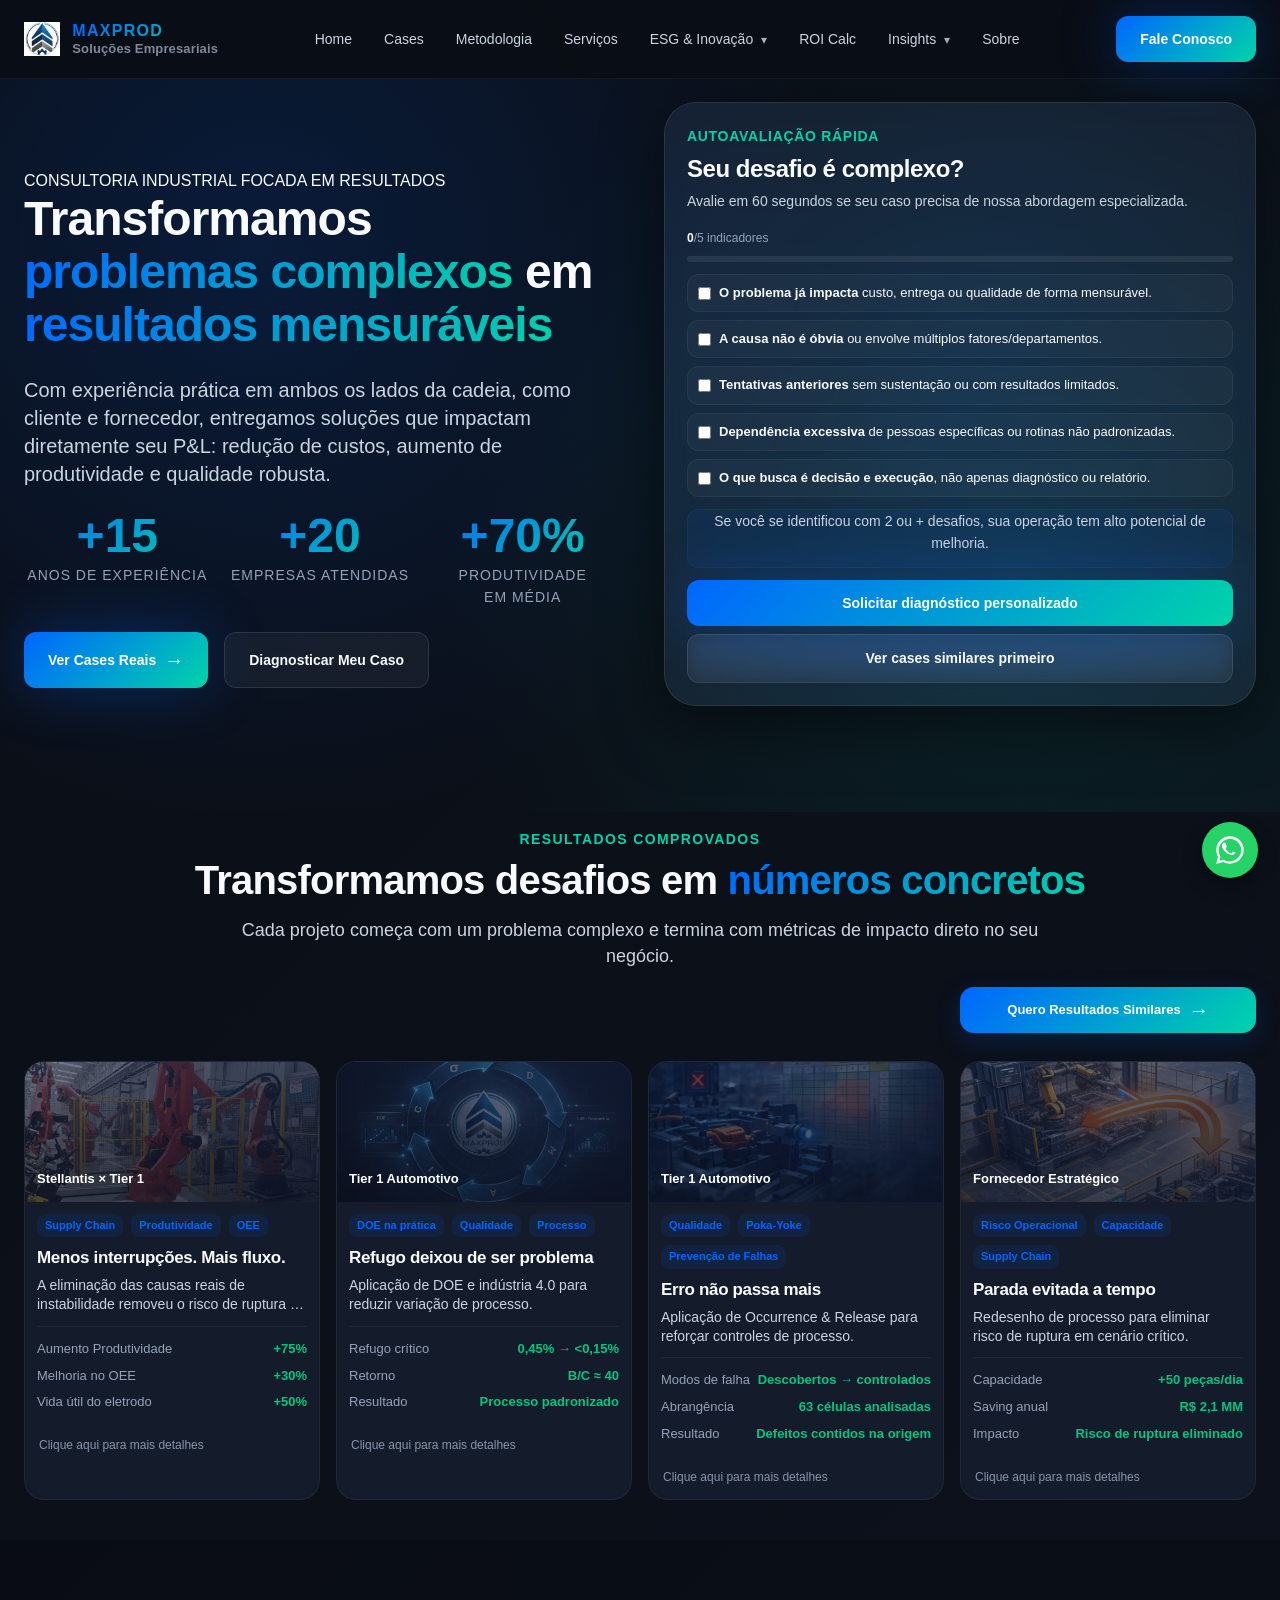
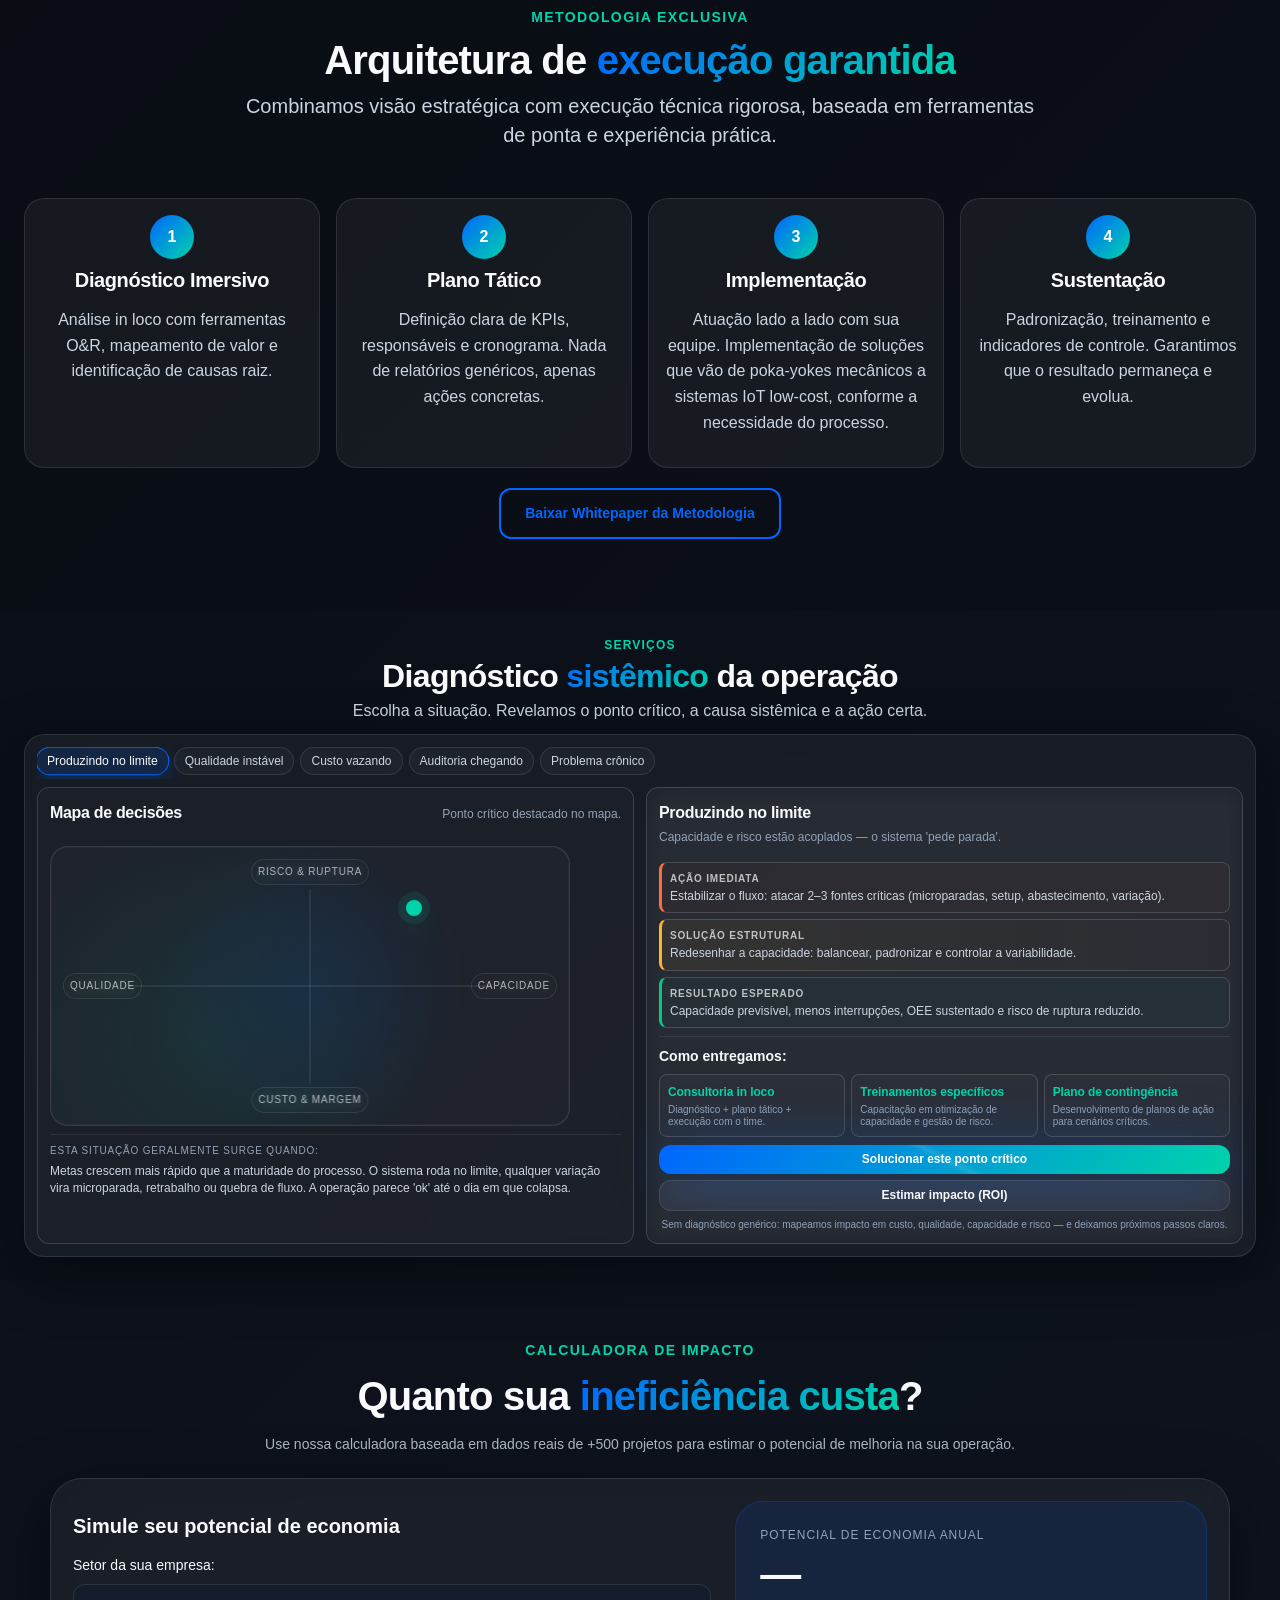
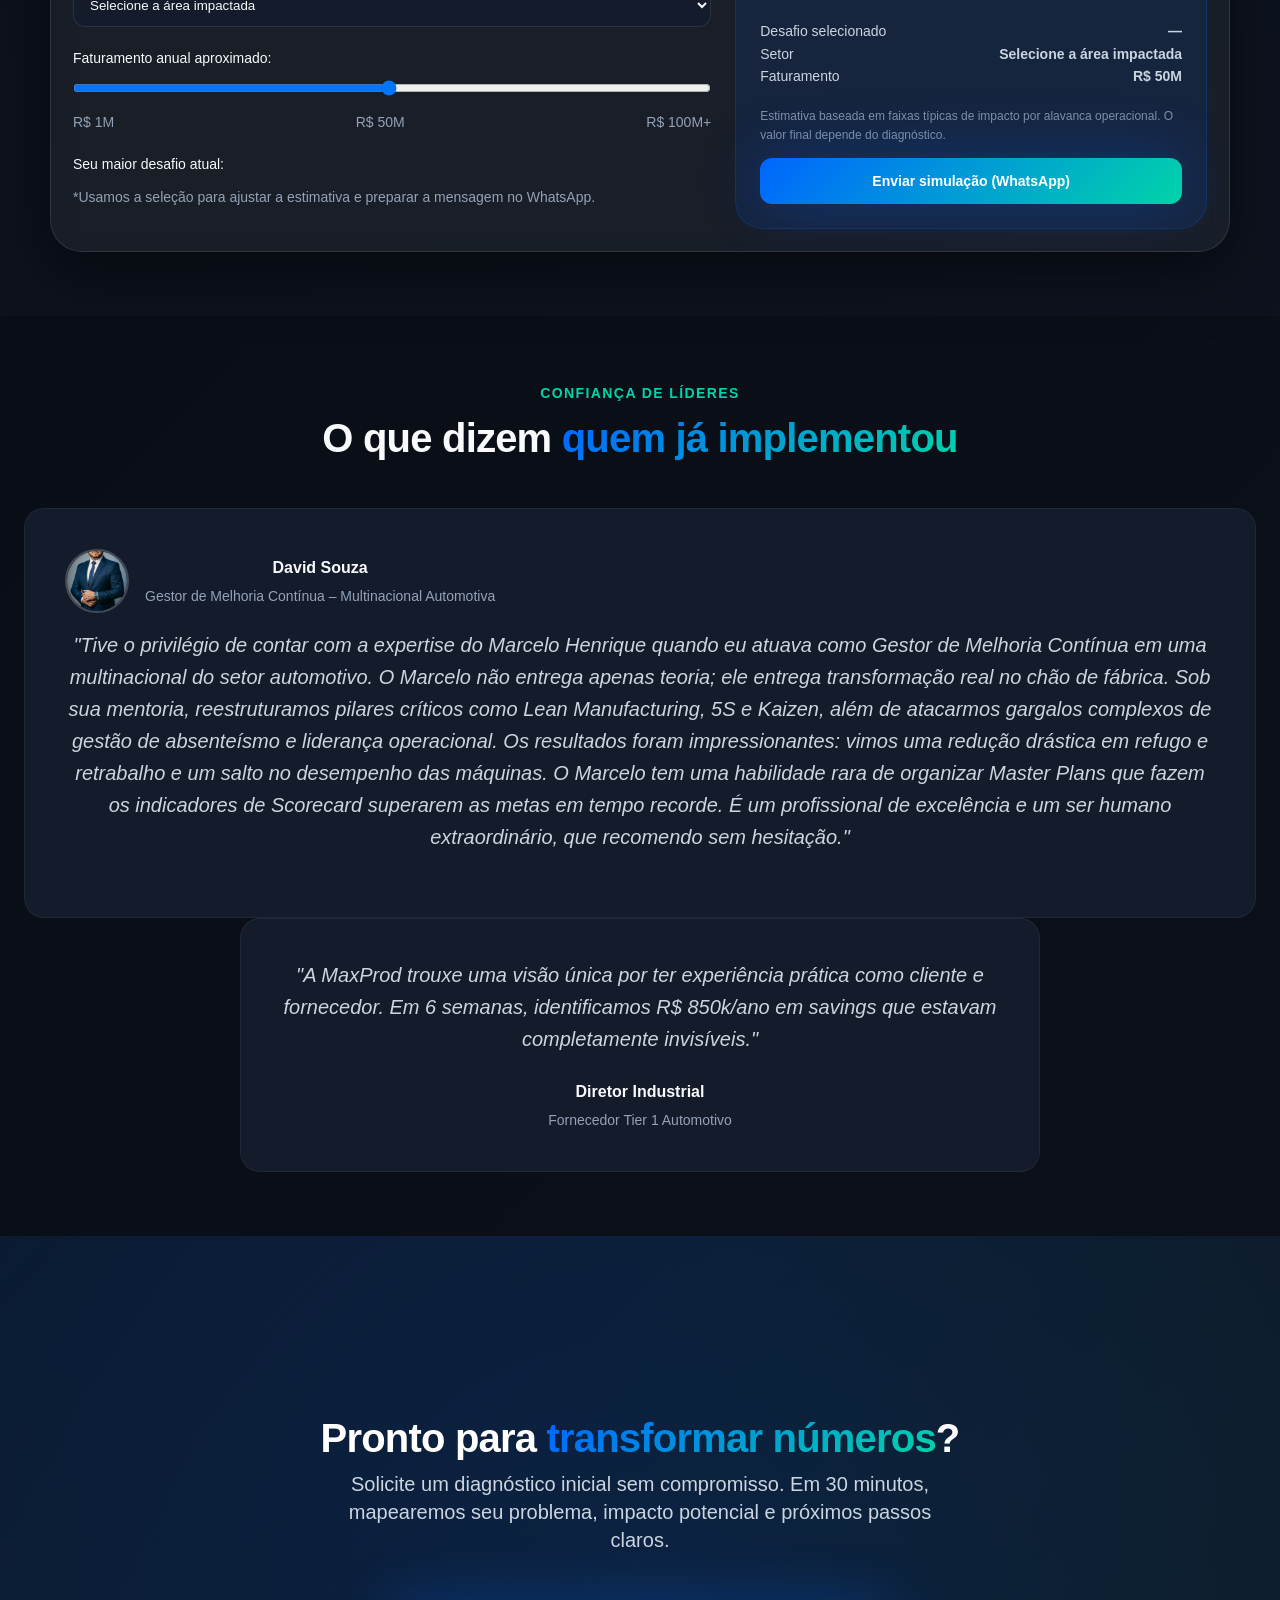
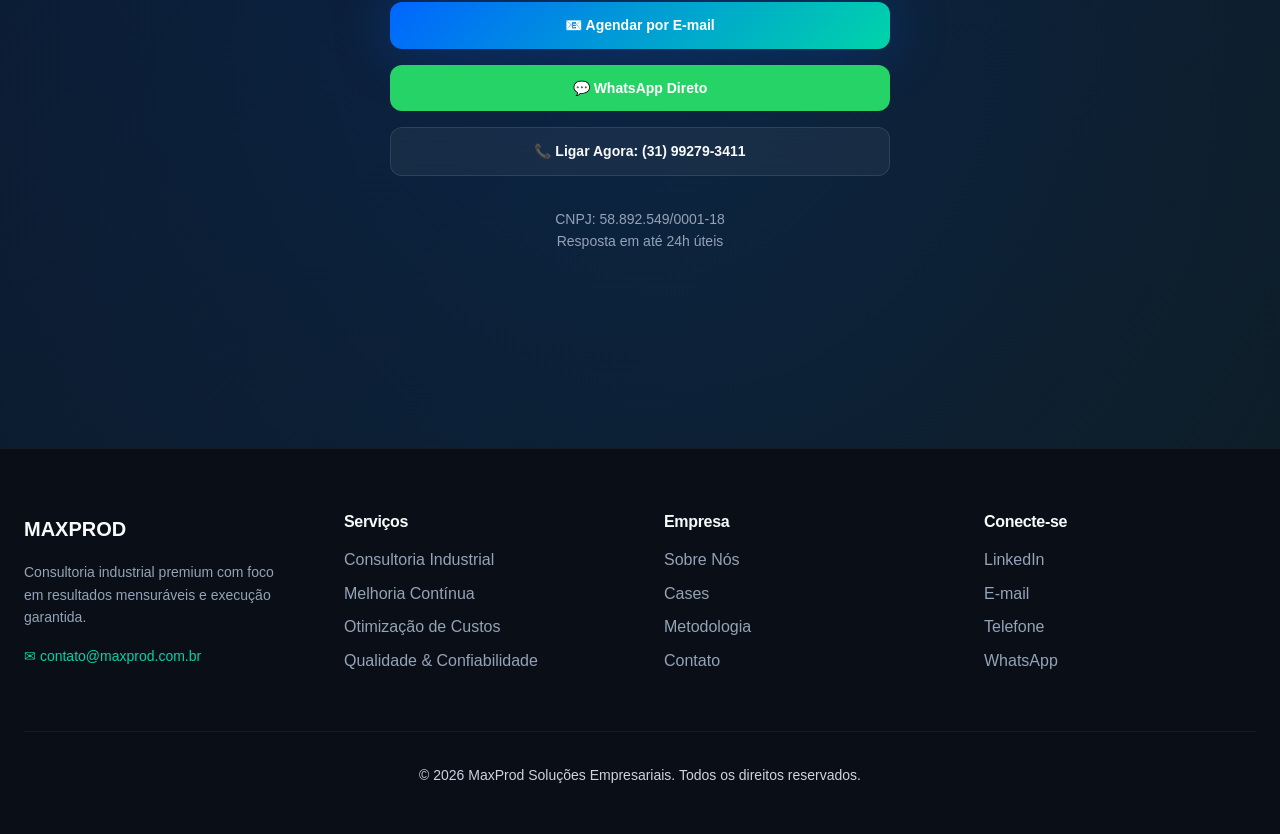
==== index.html @ 1bda9b25 "Update index.html" ====
<!doctype html>
<html lang="pt-BR">
<head>
  <meta charset="utf-8" />
  <meta name="viewport" content="width=device-width,initial-scale=1" />
<meta name="description" content="MaxProd - Consultoria industrial premium. Resolvemos problemas complexos com resultados mensuráveis: +R$35M em savings, +20 empresas atendidas e +70% de produtividade média." />
  <title>MaxProd | Consultoria Industrial Premium com Resultados Comprovados</title>

  <!-- Google Tag Manager -->
  <script>(function(w,d,s,l,i){w[l]=w[l]||[];w[l].push({'gtm.start':
  new Date().getTime(),event:'gtm.js'});var f=d.getElementsByTagName(s)[0],
  j=d.createElement(s),dl=l!='dataLayer'?'&l='+l:'';j.async=true;j.src=
  'https://www.googletagmanager.com/gtm.js?id='+i+dl;f.parentNode.insertBefore(j,f);
  })(window,document,'script','dataLayer','GTM-P4CZ8X4B');</script>
  <!-- End Google Tag Manager -->




  <!-- Open Graph / Social Media -->
  <meta property="og:title" content="MaxProd | Consultoria Industrial Premium" />
<meta property="og:description" content="+R$35M em savings gerados | +20 empresas atendidas | +70% produtividade média | Cases Stellantis, Tier 1, Tier 2" />
  <meta property="og:type" content="website" />
  <meta property="og:image" content="https://maxprod.com.br/assets/og-image.jpg" />

  <!-- Favicon -->
  <link rel="icon" type="image/x-icon" href="assets/favicon.ico">

  <link rel="stylesheet" href="assets/css/site.css">
<style>
  /* Evita âncoras cortadas pelo header fixo */
  html { scroll-behavior: smooth; }
  #contact, #cases, #methodology, #services, #calculator {
    scroll-margin-top: 90px;
  }
</style>

</head>

<body>

<noscript>
<iframe src="https://www.googletagmanager.com/ns.html?id=GTM-P4CZ8X4B"
height="0" width="0" style="display:none;visibility:hidden"></iframe>
</noscript>


<!-- NAVIGATION (PADRÃO GLOBAL — 100% compatível) -->
<nav class="navbar" id="navbar">
  <div class="container nav-container">
    <a href="/#home" class="logo">
      <img src="/assets/img/logo-imagem1.png" alt="MaxProd Logo">
      <span class="logo-text">
        <span class="logo-title">MAXPROD</span>
        <span class="logo-sub">Soluções Empresariais</span>
      </span>
    </a>

    <button class="mobile-menu-btn" id="mobileMenuBtn">☰</button>

    <ul class="nav-menu">
      <li><a href="/#home" class="nav-link">Home</a></li>
      <li><a href="/#cases" class="nav-link">Cases</a></li>
      <li><a href="/#methodology" class="nav-link">Metodologia</a></li>
      <li><a href="/#services" class="nav-link">Serviços</a></li>

      <!-- ESG & INOVAÇÃO -->
      <li class="nav-item has-dropdown">
        <button class="nav-link nav-dd-toggle" type="button" aria-expanded="false">
          ESG &amp; Inovação <span class="nav-caret" aria-hidden="true">▾</span>
        </button>
        <div class="nav-dropdown nav-drop" role="menu" aria-label="ESG & Inovação">
          <a class="nav-drop-item" href="/esg/projeto-doacao.html">Projeto Doação</a>
          <a class="nav-drop-item" href="/esg/opera-guard.html">IA Aplicada: Opera Guard</a>
          <a class="nav-drop-item" href="/esg/startup-planta-produtiva.html">Startup Produtiva</a>
        </div>
      </li>

      <li><a href="/#calculator" class="nav-link">ROI Calc</a></li>

      <!-- INSIGHTS -->
      <li class="nav-item has-dropdown">
        <button class="nav-link nav-dd-toggle" type="button" aria-expanded="false">
          Insights <span class="nav-caret" aria-hidden="true">▾</span>
        </button>
        <div class="nav-dropdown nav-drop" role="menu" aria-label="Insights">
          <a class="nav-drop-item" href="/insights/">Artigos Técnicos</a>
          <a class="nav-drop-item" href="/insights/white-papers.html">White Papers</a>
        </div>
      </li>

      <li><a href="/sobre.html" class="nav-link">Sobre</a></li>
    </ul>

    <div class="nav-cta">
      <a href="/#contact" class="btn btn-primary">Fale Conosco</a>
    </div>
  </div>
</nav>

<!-- MOBILE MENU (PADRÃO GLOBAL — 100% compatível) -->
<div class="mobile-menu" id="mobileMenu">
  <div class="mobile-menu-header">
    <a href="/#home" class="logo">
      <img src="/assets/img/logo-imagem1.png" alt="MaxProd Logo">
      <span class="logo-text">
        <span class="logo-title">MAXPROD</span>
        <span class="logo-sub">Soluções Empresariais</span>
      </span>
    </a>
    <button id="closeMobileMenu">✕</button>
  </div>

  <ul class="mobile-nav">
    <li><a href="/#home">Home</a></li>
    <li><a href="/#cases">Cases</a></li>
    <li><a href="/#methodology">Metodologia</a></li>
 <li><a href="/#services">Serviços</a></li>

<!-- ESG & INOVAÇÃO (MOBILE) -->
<li style="margin-top: 10px; opacity: .85; font-size: 12px; letter-spacing: .12em;">
  ESG &amp; INOVAÇÃO
</li>
<li><a href="/esg/projeto-doacao.html">Projeto Doação</a></li>
<li><a href="/esg/opera-guard.html">IA Aplicada: Opera Guard</a></li>
<li><a href="/esg/startup-planta-produtiva.html">Startup Produtiva</a></li>

<li><a href="/#calculator">ROI Calc</a></li>


    <li><a href="/insights/">Insights</a></li>
    <li><a href="/sobre.html">Sobre</a></li>
    <li><a href="/#contact">Fale Conosco</a></li>
  </ul>

  <div style="margin-top: var(--space-32);">
    <a href="/#calculator" class="btn btn-primary" style="width: 100%; margin-bottom: var(--space-16);">
      Calcular ROI
    </a>
    <a href="/#contact" class="btn btn-secondary" style="width: 100%;">
      Fale Conosco
    </a>
  </div>
</div>




  







  
  <!-- HERO SECTION -->
  <section id="home" class="hero section">
    <div class="hero-bg"></div>
    
    <div class="container">
      <div class="hero-grid">
        <div class="hero-content">
          <div class="overline">CONSULTORIA INDUSTRIAL FOCADA EM RESULTADOS </div>
          <h1>
            Transformamos <span class="text-gradient">problemas complexos</span> em 
            <span class="text-gradient">resultados mensuráveis</span>
          </h1>
          
          <p class="text-lead">
            Com experiência prática em ambos os lados da cadeia, como cliente e fornecedor, 
            entregamos soluções que impactam diretamente seu P&L: redução de custos, aumento 
            de produtividade e qualidade robusta.
          </p>

<div class="hero-stats">
  <div class="stat">
    <div class="stat-number" data-value="15" data-prefix="+" data-suffix="">15+</div>
    <div class="stat-label">anos de experiência</div>
  </div>

  <div class="stat">
    <div class="stat-number" data-value="20" data-prefix="+" data-suffix="">+20</div>
    <div class="stat-label">empresas atendidas</div>
  </div>

  <div class="stat">
    <div class="stat-number" data-value="70" data-prefix="+" data-suffix="%">+70%</div>
    <div class="stat-label">produtividade</div>
    <div class="stat-label">em média</div>
  </div>
</div>



          
          <div style="display: flex; gap: var(--space-16); flex-wrap: wrap;">
            <a href="#cases" class="btn btn-primary">
              Ver Cases Reais
              <span style="font-size: 20px;">→</span>
            </a>
            <a href="#contact" class="btn btn-secondary">
              Diagnosticar Meu Caso
            </a>
          </div>
        </div>

        <div class="hero-visual">
  <!-- ASSESSMENT INTERATIVO - Versão Premium -->
  <div class="visual-card" style="position: relative; overflow: hidden;">
    
    <!-- Glow effect -->
    <div style="position: absolute; top: -50%; left: -50%; right: -50%; bottom: -50%; 
                background: radial-gradient(circle at 50% 50%, rgba(0,102,255,0.15) 0%, transparent 70%);
                z-index: 0; pointer-events: none;"></div>
    
    <div style="position: relative; z-index: 1;">
      <div style="margin-bottom: var(--space-16);">
        <div style="font-size: var(--text-sm); color: var(--brand-secondary); font-weight: 600; 
                    margin-bottom: var(--space-8); letter-spacing: 0.05em;">
          AUTOAVALIAÇÃO RÁPIDA
        </div>
        <h4 style="margin-bottom: var(--space-8); color: var(--text-primary);">
          Seu desafio é complexo?
        </h4>
        <p style="font-size: var(--text-sm); margin-bottom: var(--space-16); color: var(--text-secondary);">
          Avalie em 60 segundos se seu caso precisa de nossa abordagem especializada.
        </p>
      </div>
      
      <!-- Progress Bar -->
      <div style="margin-bottom: var(--space-12);">
        <div style="display: flex; justify-content: space-between; margin-bottom: var(--space-8);">
          <span style="font-size: var(--text-xs); color: var(--text-tertiary);">
            <strong id="assessCount" style="color: var(--text-primary);">0</strong>/5 indicadores
          </span>
          <span style="font-size: var(--text-xs); color: var(--brand-secondary);" id="assessHint">
          </span>
        </div>
        
        <div style="height: 6px; background: rgba(255,255,255,0.08); border-radius: 3px; overflow: hidden;">
          <div id="assessBarFill" style="height: 100%; width: 0%; 
                    background: linear-gradient(90deg, var(--brand-primary), var(--brand-secondary));
                    transition: width 0.3s ease; border-radius: 3px;"></div>
        </div>
      </div>
      
      <!-- Assessment Items -->
      <div style="margin-bottom: var(--space-12);">
        <div class="assess-list" style="display: grid; gap: var(--space-8);">
          
          <label class="assess-item" style="display: flex; align-items: flex-start; gap: var(--space-12); 
                    padding: var(--space-12); background: rgba(255,255,255,0.03); 
                    border-radius: var(--radius-md); border: 1px solid rgba(255,255,255,0.05);
                    cursor: pointer; transition: all 0.2s ease;">
            <input type="checkbox" class="assessCheck" style="margin-top: 2px;">
            <span style="font-size: var(--text-sm); line-height: 1.4;">
              <strong style="color: var(--text-primary);">O problema já impacta</strong> 
              custo, entrega ou qualidade de forma mensurável.
            </span>
          </label>
          
          <label class="assess-item" style="display: flex; align-items: flex-start; gap: var(--space-12); 
                    padding: var(--space-12); background: rgba(255,255,255,0.03); 
                    border-radius: var(--radius-md); border: 1px solid rgba(255,255,255,0.05);
                    cursor: pointer; transition: all 0.2s ease;">
            <input type="checkbox" class="assessCheck" style="margin-top: 2px;">
            <span style="font-size: var(--text-sm); line-height: 1.4;">
              <strong style="color: var(--text-primary);">A causa não é óbvia</strong> 
              ou envolve múltiplos fatores/departamentos.
            </span>
          </label>
          
          <label class="assess-item" style="display: flex; align-items: flex-start; gap: var(--space-12); 
                    padding: var(--space-12); background: rgba(255,255,255,0.03); 
                    border-radius: var(--radius-md); border: 1px solid rgba(255,255,255,0.05);
                    cursor: pointer; transition: all 0.2s ease;">
            <input type="checkbox" class="assessCheck" style="margin-top: 2px;">
            <span style="font-size: var(--text-sm); line-height: 1.4;">
              <strong style="color: var(--text-primary);">Tentativas anteriores</strong> 
              sem sustentação ou com resultados limitados.
            </span>
          </label>
          
          <label class="assess-item" style="display: flex; align-items: flex-start; gap: var(--space-12); 
                    padding: var(--space-12); background: rgba(255,255,255,0.03); 
                    border-radius: var(--radius-md); border: 1px solid rgba(255,255,255,0.05);
                    cursor: pointer; transition: all 0.2s ease;">
            <input type="checkbox" class="assessCheck" style="margin-top: 2px;">
            <span style="font-size: var(--text-sm); line-height: 1.4;">
              <strong style="color: var(--text-primary);">Dependência excessiva</strong> 
              de pessoas específicas ou rotinas não padronizadas.
            </span>
          </label>
          
          <label class="assess-item" style="display: flex; align-items: flex-start; gap: var(--space-12); 
                    padding: var(--space-12); background: rgba(255,255,255,0.03); 
                    border-radius: var(--radius-md); border: 1px solid rgba(255,255,255,0.05);
                    cursor: pointer; transition: all 0.2s ease;">
            <input type="checkbox" class="assessCheck" style="margin-top: 2px;">
            <span style="font-size: var(--text-sm); line-height: 1.4;">
              <strong style="color: var(--text-primary);">O que busca é decisão e execução</strong>, 
              não apenas diagnóstico ou relatório.
            </span>
          </label>
          
        </div>
      </div>
      
      <!-- Result Message -->
      <div id="assessMsg" style="text-align: center; margin-bottom: var(--space-12); 
                padding: var(--space-10); background: rgba(0,102,255,0.08); 
                border-radius: var(--radius-md); border: 1px solid rgba(0,102,255,0.15);">
        <p style="font-size: var(--text-sm); margin: 0; color: var(--text-secondary);">
          Se você se identificou com 2 ou + desafios, sua operação tem alto potencial de melhoria.
        </p>
      </div>
      
      <!-- CTA Buttons -->
      <div class="assess-actions" style="display: grid; gap: var(--space-8);">
        <a href="#contact" id="assessCta" 
           class="btn btn-primary" 
           style="width: 100%; justify-content: center; text-decoration: none;">
          Solicitar diagnóstico personalizado
        </a>
        
        <a href="#cases" id="assessAlt" 
           class="btn btn-secondary" 
           style="width: 100%; justify-content: center; text-decoration: none;">
          Ver cases similares primeiro
        </a>
      </div>
      
    </div>
  </div>
</div>
      </div>
    </div>
  </section>

  <!-- CASES SECTION -->
  <section id="cases" class="section">
    <div class="container">
      <div class="section-header">
        <div class="overline">RESULTADOS COMPROVADOS</div>
        <h2>Transformamos desafios em <span class="text-gradient">números concretos</span></h2>
        <p class="text-lead" style="max-width: 800px; margin: 0 auto;">
          Cada projeto começa com um problema complexo e termina com métricas de impacto direto 
          no seu negócio.
        </p>
      </div>

      <!-- NOVO LAYOUT: CTA acima do card 4 + 4 cards na mesma linha -->
      <div class="cases-stage">
        <div class="cases-cta-float">
          <a href="#contact" class="btn btn-primary">
            Quero Resultados Similares
            <span style="font-size: 20px;">→</span>
          </a>
        </div>

        <div class="cases-grid cases-grid--4">
          <!-- Case 1 -->
          <a href="/cases/case-1.html" class="case-card animate-on-scroll">
            <div class="case-image">
              <div class="case-client">Stellantis × Tier 1</div>
            </div>
            <div class="case-content">
              <div class="case-tags">
                <span class="case-tag">Supply Chain</span>
                <span class="case-tag">Produtividade</span>
                <span class="case-tag">OEE</span>
              </div>
              <h4>Menos interrupções. Mais fluxo.</h4>
              <p>
                A eliminação das causas reais de instabilidade 
                removeu o risco de ruptura no cliente final.
              </p>

              <div class="case-results">
                <div class="result-item">
                  <span class="result-label">Aumento Produtividade</span>
                  <span class="result-value">+75%</span>
                </div>
                <div class="result-item">
                  <span class="result-label">Melhoria no OEE</span>
                  <span class="result-value"> +30% </span>
                </div>
                <div class="result-item">
                  <span class="result-label">Vida útil do eletrodo</span>
                  <span class="result-value">+50%</span>
                </div>
              </div>
            </div>
          </a>

          <!-- Case 2 -->
          <a href="/cases/case-2.html" class="case-card animate-on-scroll">
            <div class="case-image">
              <div class="case-client">Tier 1 Automotivo</div>
            </div>
            <div class="case-content">
              <div class="case-tags">
                <span class="case-tag">DOE na prática</span>
                <span class="case-tag">Qualidade</span>
                <span class="case-tag">Processo</span>
              </div>
              <h4>Refugo deixou de ser problema</h4>
              <p>
                Aplicação de DOE e indústria 4.0 para reduzir variação de processo.
              </p>

              <div class="case-results">
                <div class="result-item">
                  <span class="result-label">Refugo crítico</span>
                  <span class="result-value">0,45% → &lt;0,15%</span>
                </div>
                <div class="result-item">
                  <span class="result-label">Retorno</span>
                  <span class="result-value">B/C ≈ 40</span>
                </div>
                <div class="result-item">
                  <span class="result-label">Resultado</span>
                  <span class="result-value">Processo padronizado</span>
                </div>
              </div>
            </div>
          </a>

          <!-- Case 3 -->
          <a href="/cases/case-3.html" class="case-card animate-on-scroll">
            <div class="case-image">
              <div class="case-client">Tier 1 Automotivo</div>
            </div>
            <div class="case-content">
              <div class="case-tags">
                <span class="case-tag">Qualidade</span>
                <span class="case-tag">Poka-Yoke</span>
                <span class="case-tag">Prevenção de Falhas</span>
              </div>
              <h4>Erro não passa mais</h4>
              <p>
                Aplicação de Occurrence & Release para reforçar controles de processo.
              </p>

              <div class="case-results">
                <div class="result-item">
                  <span class="result-label">Modos de falha</span>
                  <span class="result-value">Descobertos → controlados</span>
                </div>
                <div class="result-item">
                  <span class="result-label">Abrangência</span>
                  <span class="result-value">63 células analisadas</span>
                </div>
                <div class="result-item">
                  <span class="result-label">Resultado</span>
                  <span class="result-value">Defeitos contidos na origem</span>
                </div>
              </div>
            </div>
          </a>

          <!-- Case 4 -->
          <a href="/cases/case-4.html" class="case-card animate-on-scroll">
            <div class="case-image">
              <div class="case-client">Fornecedor Estratégico</div>
            </div>
            <div class="case-content">
              <div class="case-tags">
                <span class="case-tag">Risco Operacional</span>
                <span class="case-tag">Capacidade</span>
                <span class="case-tag">Supply Chain</span>
              </div>
              <h4>Parada evitada a tempo</h4>
              <p>
                Redesenho de processo para eliminar risco de ruptura em cenário crítico.
              </p>
              <div class="case-results">
                <div class="result-item">
                  <span class="result-label">Capacidade</span>
                  <span class="result-value">+50 peças/dia</span>
                </div>
                <div class="result-item">
                  <span class="result-label">Saving anual</span>
                  <span class="result-value">R$ 2,1 MM</span>
                </div>
                <div class="result-item">
                  <span class="result-label">Impacto</span>
                  <span class="result-value">Risco de ruptura eliminado</span>
                </div>
              </div>
            </div>
          </a>
        </div>
      </div>
     
      
      <!-- /NOVO LAYOUT -->
    </div>
  </section>

  <!-- METHODOLOGY SECTION -->
  <section id="methodology" class="section" style="background: rgba(0,0,0,0.2);">
    <div class="container">
      <div class="section-header">
        <div class="overline">METODOLOGIA EXCLUSIVA</div>
        <h2>Arquitetura de <span class="text-gradient">execução garantida</span></h2>
        <p class="text-lead" style="max-width: 800px; margin: 0 auto;">
          Combinamos visão estratégica com execução técnica rigorosa, baseada em ferramentas 
          de ponta e experiência prática.
        </p>
      </div>

      <div class="methodology-steps">
        <div class="step animate-on-scroll">
          <div class="step-number">1</div>
          <h5>Diagnóstico Imersivo</h5>
          <p>
            Análise in loco com ferramentas O&R, mapeamento de valor e identificação 
            de causas raiz.
          </p>
        </div>

        <div class="step animate-on-scroll">
          <div class="step-number">2</div>
          <h5>Plano Tático</h5>
          <p>
            Definição clara de KPIs, responsáveis e cronograma. Nada de relatórios 
            genéricos, apenas ações concretas.
          </p>
        </div>

        <div class="step animate-on-scroll">
          <div class="step-number">3</div>
          <h5>Implementação</h5>
          <p>
            Atuação lado a lado com sua equipe. Implementação de soluções que vão de poka-yokes mecânicos a sistemas IoT 
            low-cost, conforme a necessidade do processo.
          </p>
        </div>

        <div class="step animate-on-scroll">
          <div class="step-number">4</div>
          <h5>Sustentação</h5>
          <p>
            Padronização, treinamento e indicadores de controle. Garantimos que o 
            resultado permaneça e evolua.
          </p>
        </div>
      </div>

      <div style="text-align: center; margin-top: var(--space-48);">
        <a href="assets/pdf/maxprod_whitepapper_metodologia.pdf"
   target="_blank"
   rel="noopener"
   class="btn btn-outline">
  Baixar Whitepaper da Metodologia
</a>
      </div>
    </div>
  </section>

<!-- SERVICES (DIAGNÓSTICO SISTÊMICO) -->
<section id="services" class="section" style="background: rgba(0,0,0,0.08);">
  <div class="container">
    <div class="section-header">
      <div class="overline">SERVIÇOS</div>
      <h2>Diagnóstico <span class="text-gradient">sistêmico</span> da operação</h2>
      <p class="text-lead" style="max-width: 860px; margin: 0 auto;">
        Escolha a situação. Revelamos o ponto crítico, a causa sistêmica e a ação certa.
      </p>
    </div>

    <div class="svc-shell glass">
      <!-- Situações -->
      <div class="svc-situations" role="tablist" aria-label="Situações da operação">
        <button class="svc-pill is-active" data-svc="limite" role="tab" aria-selected="true">
          Produzindo no limite
        </button>
        <button class="svc-pill" data-svc="qualidade" role="tab" aria-selected="false">
          Qualidade instável
        </button>
        <button class="svc-pill" data-svc="custo" role="tab" aria-selected="false">
          Custo vazando
        </button>
        <button class="svc-pill" data-svc="auditoria" role="tab" aria-selected="false">
          Auditoria chegando
        </button>
        <button class="svc-pill" data-svc="cronico" role="tab" aria-selected="false">
          Problema crônico
        </button>
      </div>

      <div class="svc-grid">
        <!-- MAPA -->
        <div class="svc-map-wrap">
          <div class="svc-map-head">
            <div class="svc-map-title">Mapa de decisões</div>
            <div class="svc-map-sub" id="svcMapHint">Clique em uma situação para ver o ponto crítico.</div>
          </div>

          <div class="svc-map" aria-label="Mapa sistêmico">
            <div class="svc-axis axis-top"><span>Risco &amp; Ruptura</span></div>
            <div class="svc-axis axis-right"><span>Capacidade</span></div>
            <div class="svc-axis axis-bottom"><span>Custo &amp; Margem</span></div>
            <div class="svc-axis axis-left"><span>Qualidade</span></div>

            <div class="svc-center">
              <div class="svc-dot" id="svcDot" aria-hidden="true"></div>
              <div class="svc-cross" aria-hidden="true"></div>
            </div>
          </div>

          <div class="svc-context">
            <div class="svc-context-kicker">Esta situação geralmente surge quando:</div>
            <p class="svc-context-text" id="svcContext"></p>
          </div>
        </div>

        <!-- SOLUÇÕES -->
        <div class="svc-solution glass">
          <div class="svc-solution-head">
            <div class="svc-solution-title" id="svcTitle">Produzindo no limite</div>
            <div class="svc-solution-mini" id="svcMini">Capacidade e risco estão acoplados — o sistema "pede parada".</div>
          </div>

          <div class="svc-rows">
            <div class="svc-row">
              <div class="svc-row-label">Ação imediata</div>
              <div class="svc-row-text" id="svcImmediate"></div>
            </div>

            <div class="svc-row">
              <div class="svc-row-label">Solução estrutural</div>
              <div class="svc-row-text" id="svcStructural"></div>
            </div>

            <div class="svc-row">
              <div class="svc-row-label">Resultado esperado</div>
              <div class="svc-row-text" id="svcOutcome"></div>
            </div>
          </div>

          <!-- Formas de entrega (inclui treinamentos e auditoria) -->
          <div class="svc-delivery">
            <div class="svc-delivery-title" id="svcDeliveryTitle">Como entregamos:</div>
            <div class="svc-delivery-grid" id="svcDeliveryGrid">
              <!-- Os chips serão gerados dinamicamente pelo JavaScript -->
            </div>
          </div>

          <div class="svc-cta">
            <a href="#contact" class="btn btn-primary" id="svcPrimaryCta">
              Solucionar este ponto crítico
            </a>
            <a href="#calculator" class="btn btn-secondary" id="svcSecondaryCta">
              Estimar impacto (ROI)
            </a>

            <div class="svc-footnote">
              Sem diagnóstico genérico: mapeamos impacto em custo, qualidade, capacidade e risco — e deixamos próximos passos claros.
            </div>
          </div>
        </div>
      </div>
    </div>

  </div>
</section>

        
  <!-- ROI CALCULATOR -->
 <section id="calculator" class="section" style="padding-top: 56px;">
    <div class="container">
      <div class="section-header">
        <div class="overline">CALCULADORA DE IMPACTO</div>
        <h2>Quanto sua <span class="text-gradient">ineficiência custa</span>?</h2>
        <p class="text-lead" style="max-width: 800px; margin: 0 auto;">
          Use nossa calculadora baseada em dados reais de +500 projetos para estimar 
          o potencial de melhoria na sua operação.
        </p>
      </div>


    <div class="visual-card" style="max-width: 1180px; margin: 0 auto;">
  <div class="roi-card">

    <!-- ESQUERDA: SIMULAÇÃO -->
    <div class="roi-left">
      <div class="roi-title">Simule seu potencial de economia</div>

      <div style="margin-bottom: var(--space-20);">
        <label style="display:block;margin-bottom:var(--space-8);font-size:var(--text-sm);">
          Setor da sua empresa:
        </label>
<select id="roiSector" style="width:100%;padding:var(--space-12);background:var(--space-3);
        border:1px solid var(--glass-border);border-radius:var(--radius-md);color:var(--text-primary);">

  <option value="" disabled selected>Selecione a área impactada</option>

  <option value="operacoes">Industrial &amp; Operações</option>
  <option value="qualidade">Qualidade</option>
  <option value="comercial">Comercial &amp; Receita</option>
  <option value="estrategia">Estratégia &amp; Diretoria</option>
  <option value="esg">ESG &amp; Inovação</option>
  <option value="corporativo">Corporativo &amp; Suporte</option>

</select>

        <div id="roiSectorMicrocopy" class="roi-microcopy-box">
  <!-- texto inserido via JS -->
</div>


 </div>

      <div style="margin-bottom: var(--space-20);">
        <label style="display:block;margin-bottom:var(--space-8);font-size:var(--text-sm);">
          Faturamento anual aproximado:
        </label>
        <input id="roiRevenue" type="range" min="1" max="100" value="50" style="width:100%;">
        <div style="display:flex;justify-content:space-between;font-size:var(--text-sm);
                    color:var(--text-tertiary);margin-top:var(--space-8);">
          <span>R$ 1M</span>
          <span id="revenueValue">R$ 50M</span>
          <span>R$ 100M+</span>
        </div>
      </div>

      <div style="margin-bottom: var(--space-8);">
        <label style="display:block;margin-bottom:var(--space-8);font-size:var(--text-sm);">
          Seu maior desafio atual:
        </label>

        <div id="roiChallenges" style="display:flex;flex-wrap:wrap;gap:var(--space-8);">
  <!-- desafios gerados via JS -->
</div>
        
        <p style="margin-top:var(--space-12);font-size:var(--text-sm);color:var(--text-tertiary);">
          *Usamos a seleção para ajustar a estimativa e preparar a mensagem no WhatsApp.
        </p>
      </div>
    </div>

    <!-- DIREITA: RESULTADO -->
    <div class="roi-right">
      <div class="roi-kicker">POTENCIAL DE ECONOMIA ANUAL</div>
      <div id="roiValue" class="roi-big" style="font-size: clamp(28px, 3.2vw, 44px); line-height: 1.05;">
  R$ 1,2M – R$ 3,5M
</div>


      <div class="roi-meta">
        <div class="row">
          <span>Desafio selecionado</span>
          <strong id="roiChLabel">—</strong>
        </div>
        <div class="row">
          <span>Setor</span>
          <strong id="roiSectorLabel">Manufatura Automotiva</strong>
        </div>
        <div class="row">
          <span>Faturamento</span>
          <strong id="roiRevLabel">R$ 50M</strong>
        </div>
      </div>
      
<p style="font-size:12px;color:var(--text-tertiary);margin-bottom:var(--space-12);opacity:0.85;">
  Estimativa baseada em faixas típicas de impacto por alavanca operacional.
  O valor final depende do diagnóstico.
</p>


<div class="roi-actions">
  <a href="https://wa.me/5531992793411" target="_blank" rel="noopener" class="btn btn-primary" id="roiCtaSend">
    Enviar simulação (WhatsApp)
  </a>
</div>
     
    </div>

  </div>
</div>


      
  
  </section>

  <!-- TESTIMONIALS -->
  <section class="section" style="background: rgba(0,0,0,0.2);">
    <div class="container">
      <div class="section-header">
        <div class="overline">CONFIANÇA DE LÍDERES</div>
        <h2>O que dizem <span class="text-gradient">quem já implementou</span></h2>
      </div>

<div class="testimonial">
  <div class="testimonial-header">
    <img src="/assets/img/david-souza.jpeg" 
         alt="David de Souza" 
         class="testimonial-avatar">

    <div>
      <div class="testimonial-author">David Souza</div>
      <div class="testimonial-role">Gestor de Melhoria Contínua – Multinacional Automotiva</div>
    </div>
  </div>

  <div class="testimonial-quote">
    "Tive o privilégio de contar com a expertise do Marcelo Henrique quando eu atuava como Gestor de Melhoria Contínua em uma multinacional do setor automotivo. O Marcelo não entrega apenas teoria; ele entrega transformação real no chão de fábrica.

    Sob sua mentoria, reestruturamos pilares críticos como Lean Manufacturing, 5S e Kaizen, além de atacarmos gargalos complexos de gestão de absenteísmo e liderança operacional. Os resultados foram impressionantes: vimos uma redução drástica em refugo e retrabalho e um salto no desempenho das máquinas.

    O Marcelo tem uma habilidade rara de organizar Master Plans que fazem os indicadores de Scorecard superarem as metas em tempo recorde. É um profissional de excelência e um ser humano extraordinário, que recomendo sem hesitação."
  </div>
</div>



      
      <div class="testimonial-slider">
        <div class="testimonial">
          <div class="testimonial-quote">
            "A MaxProd trouxe uma visão única por ter experiência prática como cliente e fornecedor. 
            Em 6 semanas, identificamos R$ 850k/ano em savings que estavam completamente invisíveis."
          </div>
          <div class="testimonial-author">Diretor Industrial</div>
          <div class="testimonial-role">Fornecedor Tier 1 Automotivo</div>
        </div>
      </div>
    </div>
  </section>

  <!-- FINAL CTA -->
  <section id="contact" class="cta-section">
    <div class="container">
      <div class="section-header">
        <h2 style="color: white;">Pronto para <span class="text-gradient">transformar números</span>?</h2>
        <p class="text-lead" style="max-width: 600px; margin: 0 auto; color: var(--text-secondary);">
          Solicite um diagnóstico inicial sem compromisso. Em 30 minutos, mapearemos seu problema, 
          impacto potencial e próximos passos claros.
        </p>
      </div>

      <div style="max-width: 500px; margin: var(--space-48) auto 0;">
        <div style="display: grid; gap: var(--space-16);">
          <a href="mailto:contato@maxprod.com.br?subject=Diagnóstico MaxProd&body=Olá,%0A%0AGostaria de agendar um diagnóstico inicial.%0A%0AMeu maior desafio atual é:%0A%0AIndique melhor horário para contato:" 
             class="btn btn-primary" style="justify-content: center;">
            📧 Agendar por E-mail
          </a>
          
          <a href="https://wa.me/5531992793411?text=Olá!%20Gostaria%20de%20agendar%20um%20diagnóstico%20inicial%20com%20a%20MaxProd." 
             target="_blank" 
             class="btn" 
             style="background: #25D366; color: white; justify-content: center;">
            💬 WhatsApp Direto
          </a>
          
          <a href="tel:+5531992793411" 
             class="btn btn-secondary" 
             style="justify-content: center;">
            📞 Ligar Agora: (31) 99279-3411
          </a>
        </div>
        
        <div style="text-align: center; margin-top: var(--space-32);">
          <p style="font-size: var(--text-sm); color: var(--text-tertiary);">
            CNPJ: 58.892.549/0001-18<br>
            Resposta em até 24h úteis
          </p>
        </div>
      </div>
    </div>
  </section>

  <!-- FOOTER -->
  <footer class="footer">
    <div class="container">
      <div class="footer-grid">
        <div>
          <div class="footer-logo">MAXPROD</div>
          <p style="font-size: var(--text-sm); color: var(--text-tertiary); max-width: 300px;">
            Consultoria industrial premium com foco em resultados mensuráveis e execução garantida.
          </p>
          <p style="margin-top: 8px; font-size: var(--text-sm);">
  <a href="mailto:contato@maxprod.com.br" 
     style="color: var(--brand-secondary); text-decoration: none;">
    ✉ contato@maxprod.com.br
  </a>
</p>
        </div>

        <div>
          <h6 style="font-size: var(--text-base); margin-bottom: var(--space-16);">Serviços</h6>
          <ul class="footer-links">
            <li><a href="#cases">Consultoria Industrial</a></li>
            <li><a href="#methodology">Melhoria Contínua</a></li>
            <li><a href="#calculator">Otimização de Custos</a></li>
            <li><a href="#cases">Qualidade & Confiabilidade</a></li>
          </ul>
        </div>

        <div>
          <h6 style="font-size: var(--text-base); margin-bottom: var(--space-16);">Empresa</h6>
          <ul class="footer-links">
            <li><a href="#about">Sobre Nós</a></li>
            <li><a href="#cases">Cases</a></li>
            <li><a href="#methodology">Metodologia</a></li>
            <li><a href="#contact">Contato</a></li>
          </ul>
        </div>

        <div>
          <h6 style="font-size: var(--text-base); margin-bottom: var(--space-16);">Conecte-se</h6>
          <ul class="footer-links">
            <li><a href="https://linkedin.com/company/maxprod" target="_blank">LinkedIn</a></li>
            <li><a href="mailto:contato@maxprod.com.br">E-mail</a></li>
            <li><a href="tel:+5531992793411">Telefone</a></li>
            <li><a href="#contact">WhatsApp</a></li>
          </ul>
        </div>
      </div>

      <div class="footer-bottom">
        <p>© <span id="currentYear"></span> MaxProd Soluções Empresariais. Todos os direitos reservados.</p>
      </div>
    </div>
  </footer>

  <!-- SCRIPTS -->
  <script>
    // Current year in footer
    document.getElementById('currentYear').textContent = new Date().getFullYear();

    // Navbar scroll effect
    window.addEventListener('scroll', function() {
      const navbar = document.getElementById('navbar');
      if (window.scrollY > 50) {
        navbar.classList.add('scrolled');
      } else {
        navbar.classList.remove('scrolled');
      }
    });

    // Mobile menu toggle
    const mobileMenuBtn = document.getElementById('mobileMenuBtn');
    const closeMobileMenu = document.getElementById('closeMobileMenu');
    const mobileMenu = document.getElementById('mobileMenu');

    mobileMenuBtn.addEventListener('click', function() {
      mobileMenu.classList.add('active');
      document.body.style.overflow = 'hidden';
    });

    closeMobileMenu.addEventListener('click', function() {
      mobileMenu.classList.remove('active');
      document.body.style.overflow = '';
    });

    // Close mobile menu when clicking outside
    mobileMenu.addEventListener('click', function(e) {
      if (e.target === mobileMenu) {
        mobileMenu.classList.remove('active');
        document.body.style.overflow = '';
      }
    });

    // Scroll animations
    function checkScroll() {
      const elements = document.querySelectorAll('.animate-on-scroll');
      
      elements.forEach(element => {
        const elementTop = element.getBoundingClientRect().top;
        const windowHeight = window.innerHeight;
        
        if (elementTop < windowHeight * 0.85) {
          element.classList.add('visible');
        }
      });
    }

    window.addEventListener('scroll', checkScroll);
    window.addEventListener('load', checkScroll);

// Smooth scroll (HOME) — suporta "#..." e "/#..."
document.querySelectorAll('a[href^="#"], a[href^="/#"]').forEach(anchor => {
  anchor.addEventListener('click', function(e) {
    const href = this.getAttribute('href');
    if (!href || href === '#' || href === '/#') return;

    // Só aplica smooth scroll se o destino existir na página atual
    const targetId = href.startsWith('/#') ? href.slice(1) : href; // "/#cases" -> "#cases"
    const targetElement = document.querySelector(targetId);

    if (targetElement) {
      e.preventDefault();

      // Close mobile menu if open
      const mobileMenu = document.getElementById('mobileMenu');
      if (mobileMenu) mobileMenu.classList.remove('active');
      document.body.style.overflow = '';

// Scroll suave com offset do header + centralização (quando possível)
const rootStyles = getComputedStyle(document.documentElement);
const navH = parseInt(rootStyles.getPropertyValue('--nav-h')) || 88;

const rect = targetElement.getBoundingClientRect();
const absoluteTop = window.scrollY + rect.top;

// centraliza na tela quando a seção for menor que a viewport
const canCenter = rect.height > 0 && rect.height < window.innerHeight;
const centerOffset = canCenter ? Math.max(0, (window.innerHeight - rect.height) / 2) : 0;

const finalTop = absoluteTop - navH - centerOffset;

window.scrollTo({
  top: finalTop,
  behavior: 'smooth'
});

      
    }
    // Se não existir (página interna), o navegador navega normalmente para "/#..."
  });
});





    
    
    
    // Assessment Interativo
    (function(){
      const checks = document.querySelectorAll(".assessCheck");
      const countEl = document.getElementById("assessCount");
      const barFill = document.getElementById("assessBarFill");
      const msgEl = document.getElementById("assessMsg");
      const hintEl = document.getElementById("assessHint");
      const ctaEl = document.getElementById("assessCta");
      const altEl = document.getElementById("assessAlt");
      const card = document.querySelector(".visual-card");

      if(!checks.length) return;

      const total = checks.length;
      let wasFit = false;

      function update(){
        const selected = [...checks].filter(c => c.checked).length;
        countEl.textContent = selected;
        barFill.style.width = (selected/total)*100 + "%";

        const isFit = selected >= 2;

        if(isFit){
          msgEl.innerHTML = '<p style="font-size: var(--text-sm); margin: 0; color: var(--success);"><strong>✅ Alto potencial identificado!</strong> Sua operação se beneficia com nossa abordagem.</p>';
          if(hintEl) hintEl.textContent = "✅ Alto potencial (2+)";
         if(hintEl) hintEl.style.color = "var(--success)";
          ctaEl.textContent = "Solicitar diagnóstico personalizado";
          ctaEl.href = "#contact";
          altEl.textContent = "Ver nossa metodologia detalhada";
          altEl.href = "#methodology";
        }else{
          msgEl.innerHTML = '<p style="font-size: var(--text-sm); margin: 0; color: var(--text-secondary);">Veja como transformamos diagnósticos em resultados reais em nossos cases.</p>';
          if(hintEl) {
            hintEl.textContent = "Selecione 2+ para alto potencial";
            if(hintEl) hintEl.style.color = "var(--brand-secondary)";
          }
          ctaEl.textContent = "Explorar cases de sucesso";
          ctaEl.href = "#cases";
          altEl.textContent = "Conhecer nossos serviços";
          altEl.href = "#services";
        }

        if(isFit && !wasFit && card){
          // Adiciona efeito visual sutil
          card.style.boxShadow = "0 0 0 2px var(--success), var(--shadow-lg)";
          setTimeout(() => {
            card.style.boxShadow = "var(--shadow-lg)";
          }, 1000);
        }
        wasFit = isFit;
      }

      checks.forEach(c => {
        c.addEventListener("change", update);
        
        // Adiciona efeito visual ao clicar
        c.addEventListener("change", function() {
          const parent = this.closest('.assess-item');
          if(this.checked) {
            parent.style.background = "rgba(0,102,255,0.08)";
            parent.style.borderColor = "var(--brand-primary)";
            parent.style.transform = "translateY(-2px)";
          } else {
            parent.style.background = "rgba(255,255,255,0.03)";
            parent.style.borderColor = "rgba(255,255,255,0.05)";
            parent.style.transform = "none";
          }
        });
      });
      
      
    })();
    /* ===============================
   HERO STATS COUNTER + PULSE (PATCH)
   =============================== */
(function(){
  const nodes = document.querySelectorAll(".hero .stat-number[data-value]");
  if(!nodes.length) return;

  const prefersReduced = window.matchMedia && window.matchMedia("(prefers-reduced-motion: reduce)").matches;

  function easeOutCubic(t){ return 1 - Math.pow(1 - t, 3); }

  function animateOne(el){
    const raw = Number(el.getAttribute("data-value") || "0");
    const prefix = el.getAttribute("data-prefix") || "";
    const suffix = el.getAttribute("data-suffix") || "";

    // fallback: se reduce motion, só imprime direto
    if(prefersReduced){
      el.textContent = `${prefix}${raw}${suffix}`;
      return;
    }

    const duration = 1100; // ms
    const start = performance.now();
    const from = 0;

    // garante que começa do zero visualmente
   el.textContent = `${prefix}${from}${suffix}`;
    function frame(now){
      const p = Math.min(1, (now - start) / duration);
      const v = Math.round(from + (raw - from) * easeOutCubic(p));

   el.textContent = `${prefix}${v}${suffix}`;
      if(p < 1){
        requestAnimationFrame(frame);
      }else{
        // dispara pulse 1x quando termina
        el.classList.remove("pulse"); // reset
        // força reflow para garantir reinício da animação
        void el.offsetWidth;
        el.classList.add("pulse");
        setTimeout(() => el.classList.remove("pulse"), 950);
      }
    }

    requestAnimationFrame(frame);
  }

  // dispara quando o hero entra na tela
  let fired = false;
  const hero = document.querySelector("#home.hero");
  if(!hero){
    nodes.forEach(animateOne);
    return;
  }

  const io = new IntersectionObserver((entries)=>{
    entries.forEach(entry=>{
      if(entry.isIntersecting && !fired){
        fired = true;
        nodes.forEach(animateOne);
        io.disconnect();
      }
    });
  }, { threshold: 0.35 });

  io.observe(hero);
})();

/* ===============================
   NAV ACTIVE LINK (SCROLL + CLICK)
   =============================== */
(function () {
  const sections = document.querySelectorAll("section[id]");
  const navLinks = document.querySelectorAll(".nav-link");

  function activateNavLink() {
    let scrollY = window.pageYOffset + 120; // offset do menu fixo

    sections.forEach(section => {
      const sectionTop = section.offsetTop;
      const sectionHeight = section.offsetHeight;
      const sectionId = section.getAttribute("id");

      if (
        scrollY >= sectionTop &&
        scrollY < sectionTop + sectionHeight
      ) {
        navLinks.forEach(link => link.classList.remove("active"));

      const activeLink = document.querySelector(`.nav-link[href="#${sectionId}"]`);
        if (activeLink) activeLink.classList.add("active");
      }
    });
  }

  window.addEventListener("scroll", activateNavLink);

  // Ativa imediatamente ao carregar
  activateNavLink();
})();


    // ===============================
// SERVICES — Diagnóstico Sistêmico (Mapa de Decisões) - VERSÃO ATUALIZADA
// ===============================
(function(){
  const data = {
    limite: {
      title: "Produzindo no limite",
      mini: "Capacidade e risco estão acoplados — o sistema 'pede parada'.",
      context: "Metas crescem mais rápido que a maturidade do processo. O sistema roda no limite, qualquer variação vira microparada, retrabalho ou quebra de fluxo. A operação parece 'ok' até o dia em que colapsa.",
      immediate: "Estabilizar o fluxo: atacar 2–3 fontes críticas (microparadas, setup, abastecimento, variação).",
      structural: "Redesenhar a capacidade: balancear, padronizar e controlar a variabilidade.",
      outcome: "Capacidade previsível, menos interrupções, OEE sustentado e risco de ruptura reduzido.",
      dot: { x: 70, y: 22 },
      // CONTEÚDO PARA "COMO ENTREGAMOS"
      deliveryTitle: "Como entregamos:",
      deliveryChips: [
        { top: "Consultoria in loco", sub: "Diagnóstico + plano tático + execução com o time." },
        { top: "Treinamentos específicos", sub: "Capacitação em otimização de capacidade e gestão de risco." },
        { top: "Plano de contingência", sub: "Desenvolvimento de planos de ação para cenários críticos." }
      ],
      ctaPrimary: "Solucionar este ponto crítico",
      ctaSecondary: "Estimar impacto (ROI)"
    },
    qualidade: {
      title: "Qualidade instável",
      mini: "Qualidade não é 'taxa'. É previsibilidade do processo.",
      context: "O processo opera com variabilidade escondida: parâmetros sem janela robusta, inspeção que pega tarde e dependência de 'quem sabe fazer'. O defeito aparece em ondas, não em tendência.",
      immediate: "Conter escape e estabilizar: fortalecer retenção e estudar o modo de falha dominante de maior criticidade.",
      structural: "Robustez do processo: O&R/FMEA aplicado, DOE quando necessário, e prevenção na origem.",
      outcome: "Redução de variabilidade, menos retrabalho/refugo, e qualidade consistente sem 'heroísmo'.",
      dot: { x: 28, y: 50 },
      // CONTEÚDO PARA "COMO ENTREGAMOS"
      deliveryTitle: "Como entregamos:",
      deliveryChips: [
        { top: "Consultoria em qualidade", sub: "Aplicação prática de O&R/FMEA com equipe." },
        { top: "Treinamentos técnicos", sub: "Capacitação em controle estatístico e análise de dados." },
        { top: "Auditoria de processo", sub: "Avaliação e correção de desvios na rotina." }
      ],
      ctaPrimary: "Solucionar este ponto crítico",
      ctaSecondary: "Estimar impacto (ROI)"
    },
    custo: {
      title: "Custo vazando",
      mini: "O custo real não aparece no orçamento — aparece no desperdício diário.",
      context: "Existe dinheiro vazando por perdas pequenas e recorrentes: consumo, refugo oculto, retrabalho, energia, tempo improdutivo e decisões locais que empurram custo para 'fora do radar'.",
      immediate: "Mapear e travar as sangrias: medir perdas e agir nos top drivers.",
      structural: "Sistema de custo operacional: padrão + indicadores + governança. Eliminar causas raiz.",
      outcome: "Margem recuperada com evidência: custo unitário menor e previsível, sem 'corte cego'.",
      dot: { x: 54, y: 78 },
      // CONTEÚDO PARA "COMO ENTREGAMOS"
      deliveryTitle: "Como entregamos:",
      deliveryChips: [
        { top: "Diagnóstico de custos", sub: "Mapeamento completo de perdas e oportunidades." },
        { top: "Otimização de processos", sub: "Redesenho para eliminar desperdícios." },
        { top: "Gestão de indicadores", sub: "Implementação de KPIs de custo operacional." }
      ],
      ctaPrimary: "Solucionar este ponto crítico",
      ctaSecondary: "Estimar impacto (ROI)"
    },
    auditoria: {
      title: "Auditoria chegando",
      mini: "Preparar auditoria não é 'montar pasta' — é fechar gaps com evidência.",
      context: "O time sabe o que deveria existir, mas as evidências não estão consistentes: padrões, rastreabilidade, rotinas, registros e accountability. A auditoria vira estresse e correção em cima da hora.",
      immediate: "Gap assessment rápido: gaps críticos identificados e evidenciados.",
      structural: "Sustentação e maturidade: padronização, treinamento, rotinas, indicadores e auditorias internas.",
      outcome: "Auditoria com segurança: conformidade demonstrável, menos risco e time alinhado.",
      dot: { x: 56, y: 34 },
      // CONTEÚDO PARA "COMO ENTREGAMOS"
      deliveryTitle: "Como entregamos:",
      deliveryChips: [
        { top: "Consultoria in loco", sub: "Diagnóstico + plano tático + execução com o time." },
        { top: "Treinamentos", sub: "Formação prática + padronização + sustentação." },
        { top: "Preparação para auditorias", sub: "Gap assessment + plano + evidências e rotina." }
      ],
      ctaPrimary: "Solucionar este ponto crítico",
      ctaSecondary: "Estimar impacto (ROI)"
    },
    cronico: {
      title: "Problema crônico",
      mini: "Quando o problema vira 'normal', ele já está no sistema.",
      context: "O problema se repete porque a solução sempre foi local: apaga incêndio, muda turno, troca pessoa. Sem leitura sistêmica, ele volta com outra cara.",
      immediate: "Definir o modo de falha, medir, travar variação e impedir recorrência com contenção inteligente.",
      structural: "Decisão e execução: causas raiz, ações com dono e prazo, e sustentação com treinamento + auditoria interna.",
      outcome: "Recorrência eliminada e operação menos dependente de pessoas específicas.",
      dot: { x: 46, y: 56 },
      // CONTEÚDO PARA "COMO ENTREGAMOS"
      deliveryTitle: "Como entregamos:",
      deliveryChips: [
        { top: "Análise de causa raiz", sub: "Investigação profunda e sistemática do problema." },
        { top: "Implementação de soluções", sub: "Ações corretivas com acompanhamento." },
        { top: "Sustentação", sub: "Monitoramento e ajustes para evitar recorrência." }
      ],
      ctaPrimary: "Solucionar este ponto crítico",
      ctaSecondary: "Estimar impacto (ROI)"
    }
  };

  const pills = document.querySelectorAll('#services .svc-pill');
  const dot = document.getElementById('svcDot');
  const mapHint = document.getElementById('svcMapHint');

  const title = document.getElementById('svcTitle');
  const mini = document.getElementById('svcMini');
  const context = document.getElementById('svcContext');
  const immediate = document.getElementById('svcImmediate');
  const structural = document.getElementById('svcStructural');
  const outcome = document.getElementById('svcOutcome');
  
  // NOVOS ELEMENTOS PARA "COMO ENTREGAMOS"
  const deliveryTitle = document.getElementById('svcDeliveryTitle');
  const deliveryGrid = document.getElementById('svcDeliveryGrid');
  const primaryCta = document.getElementById('svcPrimaryCta');
  const secondaryCta = document.getElementById('svcSecondaryCta');

  function setActive(key){
    const d = data[key];
    if(!d) return;

    pills.forEach(p => {
      const on = p.dataset.svc === key;
      p.classList.toggle('is-active', on);
      p.setAttribute('aria-selected', on ? 'true' : 'false');
    });

    title.textContent = d.title;
    mini.textContent = d.mini;
    context.textContent = d.context;
    immediate.textContent = d.immediate;
    structural.textContent = d.structural;
    outcome.textContent = d.outcome;

    // posiciona dot (% relativo ao mapa)
    dot.style.left = d.dot.x + '%';
    dot.style.top = d.dot.y + '%';

    // ATUALIZA A SEÇÃO "COMO ENTREGAMOS"
    if (deliveryTitle && d.deliveryTitle) {
      deliveryTitle.textContent = d.deliveryTitle;
    }

    if (deliveryGrid && d.deliveryChips) {
      // Limpa o conteúdo atual
      deliveryGrid.innerHTML = '';
      
      // Adiciona os novos chips
      d.deliveryChips.forEach(chip => {
        const chipElement = document.createElement('div');
        chipElement.className = 'svc-chip';

        chipElement.innerHTML = `
  <div class="svc-chip-top">${chip.top}</div>
  <div class="svc-chip-sub">${chip.sub}</div>
`;

        
        deliveryGrid.appendChild(chipElement);
      });
    }

   if (primaryCta && d.ctaPrimary) {
  primaryCta.textContent = d.ctaPrimary;
}

    if (secondaryCta && d.ctaSecondary) {
      secondaryCta.textContent = d.ctaSecondary;
    }

    mapHint.textContent = "Ponto crítico destacado no mapa.";
  }

  pills.forEach(p => {
    p.addEventListener('click', () => setActive(p.dataset.svc));
  });

  // default
  setActive('limite');
})();



/* ===============================
   NAV DROPDOWN / MEGA — TOGGLE
   =============================== */
(function(){
  const items = document.querySelectorAll(".navbar .has-dropdown");
  if(!items.length) return;

  function closeAll(except){
    items.forEach(it => {
      if(it !== except){
        it.classList.remove("is-open");
        const btn = it.querySelector(".nav-dd-toggle");
        if(btn) btn.setAttribute("aria-expanded", "false");
      }
    });
  }

  items.forEach(it => {
    const btn = it.querySelector(".nav-dd-toggle");
    if(!btn) return;

    btn.addEventListener("click", (e) => {
      e.preventDefault();
      e.stopPropagation();
      const isOpen = it.classList.contains("is-open");
      closeAll(it);
      it.classList.toggle("is-open", !isOpen);
      btn.setAttribute("aria-expanded", (!isOpen).toString());
    });
  });

  document.addEventListener("click", () => closeAll(null));
  document.addEventListener("keydown", (e) => {
    if(e.key === "Escape") closeAll(null);
  });
})();


/* ===============================
   ROI CALC — LIVE + SEND (FIX)
   =============================== */
(function(){
  const sectorEl = document.getElementById("roiSector");
  const sectorMicrocopyEl = document.getElementById("roiSectorMicrocopy");

  const revenueEl = document.getElementById("roiRevenue");
  const revenueValueEl = document.getElementById("revenueValue");

  const roiValueEl = document.getElementById("roiValue");
  const roiChLabelEl = document.getElementById("roiChLabel");
  const roiSectorLabelEl = document.getElementById("roiSectorLabel");
  const roiRevLabelEl = document.getElementById("roiRevLabel");

  const btnSend = document.getElementById("roiCtaSend");
  const challengesWrap = document.getElementById("roiChallenges");

  if(!sectorEl || !revenueEl || !roiValueEl || !challengesWrap) return;

  // LABEL DO SELECT (BUGFIX: isso não existia no seu código)
  const SECTOR_LABEL = {
    operacoes: "Industrial & Operações",
    qualidade: "Qualidade",
    comercial: "Comercial & Receita",
    estrategia: "Estratégia & Diretoria",
    esg: "ESG & Inovação",
    corporativo: "Corporativo & Suporte"
  };

  const SECTOR_MICROCOPY = {
    operacoes: "Onde processos, recursos e capacidade se alinham para aumentar eficiência, estabilidade e produtividade.",
    qualidade: "Onde risco de escape, custo da não qualidade e exigências de cliente são tratados de forma definitiva.",
    comercial: "Onde engenharia, operação e contrato se alinham para proteger margem e acelerar receita sustentável.",
    estrategia: "Onde decisões estratégicas são sustentadas por dados operacionais, redução de riscos e impacto no P&L.",
    esg: "Onde eficiência, sustentabilidade e tecnologia se conectam para gerar valor econômico e reputacional.",
    corporativo: "Onde governança, custos indiretos e processos de suporte sustentam a operação e o crescimento."
  };

  // min/max = % do faturamento anual (faixa típica)
  const CHALLENGES = {
    // Operações
    prod:    { label: "Baixa Produtividade",         min: 0.012, max: 0.030 },
    cap:     { label: "Falta de Capacidade",         min: 0.010, max: 0.028 },
    setup:   { label: "Setup alto / trocas lentas",  min: 0.008, max: 0.020 },
    paradas: { label: "Paradas / microparadas",      min: 0.010, max: 0.026 },

    // Qualidade
    qual:    { label: "Problemas de Qualidade",      min: 0.008, max: 0.020 },
    refugo:  { label: "Refugo / retrabalho",         min: 0.010, max: 0.024 },
    escape:  { label: "Risco de escape (cliente)",   min: 0.006, max: 0.018 },

    // Comercial
    margem:  { label: "Margem pressionada",          min: 0.006, max: 0.018 },
    perdasrec:{label:"Perda de receita / conversão", min: 0.005, max: 0.016 },
    prazo:   { label: "Prazo / nível de serviço",    min: 0.004, max: 0.014 },

    // Estratégia
    risco:   { label: "Risco operacional / ruptura", min: 0.004, max: 0.016 },
    exec:    { label: "Execução travada",            min: 0.004, max: 0.014 },
    port:    { label: "Portfólio / foco errado",     min: 0.003, max: 0.012 },

    // ESG
    energia: { label: "Energia / utilidades",        min: 0.003, max: 0.012 },
    residuos:{ label:"Resíduos / perdas ambientais", min: 0.002, max: 0.010 },
    digital: { label: "Digitalização / automação",   min: 0.003, max: 0.014 },

    // Corporativo
    indiretos:{label:"Custos indiretos / SG&A",      min: 0.004, max: 0.012 },
    compras: { label:"Compras / renegociação",       min: 0.006, max: 0.018 },
    custo:   { label: "Custos Elevados",             min: 0.010, max: 0.025 }
  };

  const CH_BY_SECTOR = {
    operacoes:   ["prod", "cap", "setup", "paradas"],
    qualidade:   ["qual", "refugo", "escape"],
    comercial:   ["margem", "perdasrec", "prazo"],
    estrategia:  ["risco", "exec", "port"],
    esg:         ["energia", "residuos", "digital"],
    corporativo: ["indiretos", "compras", "custo"]
  };

  let selectedCh = null;

  function formatBRLcompact(v){
    if(v >= 1e9) return "R$ " + (v/1e9).toFixed(1).replace(".", ",") + "B";
    if(v >= 1e6) return "R$ " + (v/1e6).toFixed(1).replace(".", ",") + "M";
    if(v >= 1e3) return "R$ " + (v/1e3).toFixed(0) + "k";
    return "R$ " + v.toFixed(0);
  }

  function revenueToLabel(value){
    if(value >= 90) return "R$ 100M+";
    return `R$ ${value}M`;
  }

  function setChallenge(key){
    selectedCh = key;

    const all = challengesWrap.querySelectorAll(".roi-ch");
    all.forEach(b => b.classList.remove("is-active"));

    const active = challengesWrap.querySelector(`.roi-ch[data-ch="${key}"]`);
    if(active) active.classList.add("is-active");

    update();
  }

  function renderChallengesForSector(sectorKey){
    const list = CH_BY_SECTOR[sectorKey] || ["prod", "custo", "qual", "cap"];
    challengesWrap.innerHTML = "";

    list.forEach((key) => {
      const ch = CHALLENGES[key];
      if(!ch) return;

      const btn = document.createElement("button");
      btn.className = "btn roi-ch";
      btn.type = "button";
      btn.dataset.ch = key;
      btn.textContent = ch.label;

      btn.addEventListener("click", () => setChallenge(key));
      challengesWrap.appendChild(btn);
    });

    // BUGFIX: se não tiver desafio selecionado, seleciona o 1º automaticamente
    if(!selectedCh || !list.includes(selectedCh)){
      selectedCh = list[0];
    }
    setChallenge(selectedCh);
  }

  function update(){
    const revM = parseInt(revenueEl.value, 10);
    const revenueBRL = revM * 1000000;

    const sectorKey = sectorEl.value || "";
    const sectorLabel =
      SECTOR_LABEL[sectorKey] ||
      (sectorEl.options[sectorEl.selectedIndex] ? sectorEl.options[sectorEl.selectedIndex].text : "—");

    const revLabel = revenueToLabel(revM);

    if(revenueValueEl) revenueValueEl.textContent = revLabel;
    if(roiSectorLabelEl) roiSectorLabelEl.textContent = sectorLabel;
    if(roiRevLabelEl) roiRevLabelEl.textContent = revLabel;

    const ch = selectedCh ? CHALLENGES[selectedCh] : null;

    if(!ch){
      if(roiChLabelEl) roiChLabelEl.textContent = "—";
      roiValueEl.textContent = "—";
    } else {
      if(roiChLabelEl) roiChLabelEl.textContent = ch.label;

      const min = revenueBRL * ch.min;
      const max = revenueBRL * ch.max;
      roiValueEl.textContent = `${formatBRLcompact(min)} – ${formatBRLcompact(max)}`;

      // “fica verde” (mid/high)
      const rightCard = document.querySelector("#calculator .roi-right");
      if (rightCard) {
        rightCard.classList.remove("roi-mid","roi-high");
        if (max >= 2000000) rightCard.classList.add("roi-high");
        else if (max >= 800000) rightCard.classList.add("roi-mid");
      }
    }

    // WhatsApp (sempre abre)
    const msg =
`Olá! Fiz a simulação no site da MaxProd.

Setor: ${sectorLabel}
Faturamento anual: ${revLabel}
Desafio: ${ch ? ch.label : "—"}
Potencial estimado (anual): ${roiValueEl.textContent}

Quero conversar para validar esse potencial no meu cenário.`;

    const wa = "https://wa.me/5531992793411?text=" + encodeURIComponent(msg);

    if (btnSend) {
      btnSend.href = wa;
      btnSend.target = "_blank";
      btnSend.rel = "noopener";

      btnSend.onclick = (e) => {
        e.preventDefault();
        const url = btnSend.href || wa;
        const win = window.open(url, "_blank", "noopener");
        if (!win) window.location.href = url;
      };
    }
  }

  // Eventos
  sectorEl.addEventListener("change", () => {
    const key = sectorEl.value;

    // microcopy
    const txt = SECTOR_MICROCOPY[key];
    if(sectorMicrocopyEl){
      if(txt){
        sectorMicrocopyEl.textContent = txt;
        sectorMicrocopyEl.classList.add("is-visible");
      } else {
        sectorMicrocopyEl.textContent = "";
        sectorMicrocopyEl.classList.remove("is-visible");
      }
    }

    renderChallengesForSector(key);
  });

  revenueEl.addEventListener("input", update);

  // INIT (estado inicial)
  // Se nada selecionado, não força setor — mas já deixa slider/labels OK
  if(roiSectorLabelEl) roiSectorLabelEl.textContent = "—";
  if(roiChLabelEl) roiChLabelEl.textContent = "—";
  update();

})();





    
  </script>


<!-- BOTÃO WHATSAPP FLUTUANTE -->
<a href="https://wa.me/5531992793411?text=Olá!%20Vim%20pelo%20site%20da%20MaxProd%20e%20quero%20um%20diagnóstico%20rápido."
   target="_blank"
   rel="noopener"
   class="whatsapp-float">

  <svg width="28" height="28" viewBox="0 0 32 32" fill="white">
    <path d="M16 .3C7.3.3.3 7.2.3 16c0 2.8.7 5.4 2 7.8L0 32l8.4-2.2c2.3 1.2 4.9 1.8 7.6 1.8 8.7 0 15.7-7 15.7-15.6C31.7 7.2 24.7.3 16 .3zM16 29c-2.4 0-4.7-.6-6.7-1.7l-.5-.3-5 1.3 1.3-4.9-.3-.5c-1.2-2-1.8-4.3-1.8-6.8C3 9.4 9.4 3 16 3s13 6.4 13 13-6.4 13-13 13zm7.1-9.8c-.4-.2-2.4-1.2-2.8-1.3-.4-.1-.7-.2-1 .2-.3.4-1.1 1.3-1.4 1.6-.3.3-.6.3-1 .1-.4-.2-1.8-.7-3.4-2.2-1.3-1.2-2.1-2.6-2.4-3-.3-.4 0-.7.2-.9.2-.2.4-.6.6-.8.2-.2.3-.4.4-.6.1-.2.1-.5 0-.7-.1-.2-1-2.3-1.3-3.1-.4-.9-.8-.8-1-.8h-.9c-.3 0-.7.1-1 .5-.3.4-1.3 1.2-1.3 3s1.3 3.6 1.5 3.8c.2.2 2.6 4 6.3 5.6.9.4 1.6.6 2.1.8.9.3 1.7.3 2.3.2.7-.1 2.4-1 2.7-1.9.3-.9.3-1.7.2-1.9-.1-.2-.4-.3-.8-.5z"/>
  </svg>

</a>

<style>
.whatsapp-float{
  position:fixed;
  bottom:22px;
  right:22px;
  width:56px;
  height:56px;
  background:#25D366;
  border-radius:50%;
  display:flex;
  align-items:center;
  justify-content:center;
  box-shadow:0 8px 20px rgba(0,0,0,.3);
  z-index:9999;
}
.whatsapp-float:hover{
  transform:scale(1.08);
}
</style>



  
</body>
</html>
---- assets/css/site.css ----
/* ===============================
       DESIGN SYSTEM - NIVEL NVIDIA/APPLE
       =============================== */
    :root {
      /* PALETA PREMIUM - Industrial Tech */
      --space-1: #0A0E16;      /* Fundo principal */
      --space-2: #0F1522;      /* Fundo secundário */
      --space-3: #141B2B;      /* Cards/Containers */
      
      /* TEXTO - Hierarquia clara */
      --text-primary: #F0F4FF;
      --text-secondary: #B8C4E0;
      --text-tertiary: #7E8BA6;
      
      /* CORES DE MARCA - Vibração tech */
      --brand-primary: #0066FF;     /* Azul NVIDIA */
      --brand-secondary: #00D4AA;   /* Ciano Apple */
      --brand-accent: #FF6B35;      /* Laranja Alerta */
      
      /* SEMÂNTICAS */
      --success: #00C781;
      --warning: #FFB224;
      --error: #FF4757;
      
      /* GRADIENTS PREMIUM */
      --gradient-space: linear-gradient(135deg, var(--space-1) 0%, var(--space-2) 100%);
      --gradient-brand: linear-gradient(135deg, var(--brand-primary) 0%, var(--brand-secondary) 100%);
      --gradient-card: linear-gradient(180deg, rgba(255,255,255,0.03) 0%, rgba(255,255,255,0) 100%);
      
      /* SOMBRAS - Profundidade real */
      --shadow-sm: 0 2px 8px rgba(0,0,0,0.3);
      --shadow-md: 0 8px 32px rgba(0,0,0,0.4);
      --shadow-lg: 0 20px 60px rgba(0,0,0,0.5);
      --shadow-glow: 0 0 40px rgba(0,102,255,0.3);
      
      /* BORDAS - Precisas */
      --radius-sm: 8px;
      --radius-md: 12px;
      --radius-lg: 20px;
      --radius-xl: 28px;
      
      /* TIPOGRAFIA - Scale de 4px */
      --text-xs: 12px;
      --text-sm: 14px;
      --text-base: 16px;
      --text-lg: 18px;
      --text-xl: 20px;
      --text-2xl: 24px;
      --text-3xl: 32px;
      --text-4xl: 40px;
      --text-5xl: 48px;
      
      /* ESPAÇAMENTO - Sistema 8pt */
      --space-4: 4px;
      --space-8: 8px;
      --space-12: 12px;
      --space-16: 16px;
      --space-20: 20px;
      --space-24: 24px;
      --space-32: 32px;
      --space-40: 40px;
      --space-48: 48px;
      --space-64: 64px;
      
      /* ANIMAÇÕES - Suaves e propositais */
      --transition-fast: 150ms cubic-bezier(0.4, 0, 0.2, 1);
      --transition-base: 250ms cubic-bezier(0.4, 0, 0.2, 1);
      --transition-slow: 400ms cubic-bezier(0.4, 0, 0.2, 1);
      
      /* GLASSMORPHISM */
      --glass-bg: rgba(255,255,255,0.05);
      --glass-border: rgba(255,255,255,0.1);
      --glass-shadow: 0 8px 32px rgba(0,0,0,0.2);
    }

    /* ===============================
       RESET & BASE STYLES
       =============================== */
    *, *::before, *::after {
      box-sizing: border-box;
      margin: 0;
      padding: 0;
    }

    html {
      scroll-behavior: smooth;
      font-size: 16px;
    }

    body {
      font-family: 'Inter', -apple-system, BlinkMacSystemFont, 'Segoe UI', Roboto, Oxygen, Ubuntu, sans-serif;
      background: var(--gradient-space);
      color: var(--text-primary);
      line-height: 1.6;
      -webkit-font-smoothing: antialiased;
      -moz-osx-font-smoothing: grayscale;
      overflow-x: hidden;
    }

    /* ===============================
       TYPOGRAPHY SCALE
       =============================== */
    /* Margem inferior para cards */
.visual-card {
  margin-bottom: var(--space-48);
}
    h1, h2, h3, h4, h5, h6 {
      font-weight: 700;
      line-height: 1.1;
      letter-spacing: -0.02em;
      margin-bottom: var(--space-16);
    }

    h1 { font-size: var(--text-5xl); }
    h2 { font-size: var(--text-4xl); }
    h3 { font-size: var(--text-3xl); }
    h4 { font-size: var(--text-2xl); }
    h5 { font-size: var(--text-xl); }
    h6 { font-size: var(--text-lg); }

    p {
      margin-bottom: var(--space-16);
      color: var(--text-secondary);
    }

    .text-lead {
      font-size: var(--text-xl);
      line-height: 1.4;
      color: var(--text-secondary);
    }

    /* ===============================
       LAYOUT COMPONENTS
       =============================== */
    .container {
      width: 100%;
      max-width: 1280px;
      margin: 0 auto;
      padding: 0 var(--space-24);
    }

    .section {
      padding: var(--space-64) 0;
      position: relative;
    }
/* PATCH — sobe a dobra da Metodologia para o CTA aparecer */
#methodology.section{
  padding-top: var(--space-48);
  padding-bottom: var(--space-48);
}
    .section-header {
      /* Espaçamento entre menu e conteúdo */
.main-content {
  margin-top: var(--space-32);
}
      text-align: center;
      margin-bottom: var(--space-48);
    }

    .section-header .overline {
      display: inline-block;
      font-size: var(--text-sm);
      font-weight: 600;
      color: var(--brand-secondary);
      text-transform: uppercase;
      letter-spacing: 0.1em;
      margin-bottom: var(--space-12);
    }

    /* ===============================
       NAVIGATION - Premium Fixed
       =============================== */
    .navbar {
      position: fixed;
      top: 0;
      left: 0;
      right: 0;
      z-index: 1000;
      background: rgba(10, 14, 22, 0.95);
      backdrop-filter: blur(20px);
      border-bottom: 1px solid rgba(255,255,255,0.05);
      padding: var(--space-16) 0;
      transition: all var(--transition-base);
    }

    .navbar.scrolled {
      padding: var(--space-12) 0;
      background: rgba(10, 14, 22, 0.98);
    }

    .nav-container {
      display: flex;
      align-items: center;
      justify-content: space-between;
    }

    .logo {
      display: flex;
      align-items: center;
      gap: var(--space-12);
      text-decoration: none;
      color: var(--text-primary);
      font-weight: 700;
      font-size: var(--text-xl);
    }

    .navbar .logo img{
  height: 34px !important;  /* ajuste aqui: 32 / 36 / 40 */
  width: auto !important;
  display: block;
}
    .mobile-menu .logo img{
  height: 34px !important;
  width: auto !important;
  display: block;
}
    .logo-text{ max-width: 220px; }
.logo-sub{ white-space: nowrap; opacity: .9; }

.logo-text{
  display: flex;
  flex-direction: column;
  line-height: 1.05;
}

.logo-title{
  font-weight: 800;
  letter-spacing: 0.08em;
  font-size: 16px;
  background: var(--gradient-brand);
  -webkit-background-clip: text;
  -webkit-text-fill-color: transparent;
}

.logo-sub{
  margin-top: 2px;
  font-weight: 600;
  font-size: 13px;
  letter-spacing: 0.01em;
  color: #8D97A6;              /* cinza da referência */
}

    .nav-menu {
      display: flex;
      align-items: center;
      gap: var(--space-32);
      list-style: none;
    }

    .nav-link {
      color: var(--text-secondary);
      text-decoration: none;
      font-weight: 500;
      font-size: var(--text-sm);
      transition: color var(--transition-fast);
      position: relative;
    }

    .nav-link:hover {
      color: var(--text-primary);
    }

    .nav-link.active {
      color: var(--brand-primary);
    }

    .nav-link.active::after {
      content: '';
      position: absolute;
      bottom: -4px;
      left: 0;
      right: 0;
      height: 2px;
      background: var(--brand-primary);
      border-radius: 2px;
    }

    .nav-cta {
      display: flex;
      align-items: center;
      gap: var(--space-16);
    }

    /* ===============================
       BUTTON SYSTEM - Premium
       =============================== */
    .btn {
      display: inline-flex;
      align-items: center;
      justify-content: center;
      gap: var(--space-8);
      padding: var(--space-12) var(--space-24);
      border-radius: var(--radius-md);
      font-weight: 600;
      font-size: var(--text-sm);
      text-decoration: none;
      border: none;
      cursor: pointer;
      transition: all var(--transition-base);
      position: relative;
      overflow: hidden;
    }

    .btn::before {
      content: '';
      position: absolute;
      top: 0;
      left: -100%;
      width: 100%;
      height: 100%;
      background: linear-gradient(90deg, transparent, rgba(255,255,255,0.1), transparent);
      transition: left 0.6s;
    }

    .btn:hover::before {
      left: 100%;
    }

    .btn-primary {
      background: var(--gradient-brand);
      color: white;
      box-shadow: var(--shadow-glow);
    }

    .btn-primary:hover {
      transform: translateY(-2px);
      box-shadow: 0 12px 40px rgba(0,102,255,0.4);
    }

    .btn-secondary {
      background: var(--glass-bg);
      color: var(--text-primary);
      border: 1px solid var(--glass-border);
      backdrop-filter: blur(10px);
    }

    .btn-secondary:hover {
      background: rgba(255,255,255,0.1);
      transform: translateY(-2px);
    }

    .btn-outline {
      background: transparent;
      color: var(--brand-primary);
      border: 2px solid var(--brand-primary);
    }

    .btn-outline:hover {
      background: rgba(0,102,255,0.1);
      transform: translateY(-2px);
    }

    /* ===============================
       HERO SECTION - Impacto Imediato
       =============================== */
    .hero {
  min-height: calc(100svh - 88px);
  display: flex;
  align-items: center;
  position: relative;
  overflow: hidden;
  padding-top: 100px;
  padding-bottom: 56px;
}

    .hero-bg {
      position: absolute;
      top: 0;
      left: 0;
      right: 0;
      bottom: 0;
      background: 
        radial-gradient(circle at 20% 30%, rgba(0,102,255,0.15) 0%, transparent 50%),
        radial-gradient(circle at 80% 70%, rgba(0,212,170,0.1) 0%, transparent 50%);
      z-index: -1;
    }

    .hero-grid {
      display: grid;
      grid-template-columns: 1fr 1fr;
      gap: var(--space-48);
      align-items: center;
    }

    .hero-content h1 {
      margin-bottom: var(--space-24);
    }

    .hero-stats {
  display: grid;
  grid-template-columns: repeat(3, 1fr);
  gap: var(--space-16);
  margin: var(--space-24) 0;
}

    .stat {
      text-align: center;
    }

    .stat-number {
      font-size: 56px; /* AQUI */
      font-weight: 800;
      background: var(--gradient-brand);
      -webkit-background-clip: text;
      -webkit-text-fill-color: transparent;
      margin-bottom: var(--space-4);
    }

    .stat-label {
      font-size: var(--text-sm);
      color: var(--text-tertiary);
    }

    .hero-visual {
      position: relative;
    }

    .visual-card {
  background: var(--glass-bg);
  backdrop-filter: blur(10px);
  border: 1px solid var(--glass-border);
  border-radius: 32px;        /* mais arredondado, premium */
  padding: var(--space-24);   /* reduz altura total do card */
  box-shadow: var(--shadow-lg);
  overflow: hidden;           /* garante borda limpa com glow */
}

    /* ===============================
       CASES SECTION - Grid Interativo
       =============================== */
    /* ===============================
   ASSESSMENT CARD - Compacto
   =============================== */
.assessment-card {
  border-radius: var(--radius-lg);
  background: var(--glass-bg);
  backdrop-filter: blur(10px);
  border: 1px solid var(--glass-border);
  padding: var(--space-20);
  box-shadow: var(--shadow-md);
  position: relative;
  overflow: hidden;
}

.assessment-card::before {
  content: '';
  position: absolute;
  top: -50%;
  left: -50%;
  right: -50%;
  bottom: -50%;
  background: radial-gradient(circle at 50% 50%, rgba(0,102,255,0.08) 0%, transparent 70%);
  z-index: 0;
  pointer-events: none;
}

.assessment-content {
  position: relative;
  z-index: 1;
}

.assessment-item {
  display: flex;
  align-items: flex-start;
  gap: var(--space-8);
  padding: var(--space-8);
  background: rgba(255,255,255,0.03);
  border-radius: var(--radius-sm);
  border: 1px solid rgba(255,255,255,0.05);
  cursor: pointer;
  transition: all 0.2s ease;
  margin-bottom: var(--space-4);
}

.assessment-item:hover {
  background: rgba(255,255,255,0.05);
  transform: translateY(-1px);
}

.assessment-item input[type="checkbox"] {
  margin-top: 2px;
  flex-shrink: 0;
}

.assessment-item span {
  font-size: var(--text-xs);
  line-height: 1.3;
  color: var(--text-secondary);
}

.assessment-item strong {
  color: var(--text-primary);
  font-weight: 600;
}

.assessment-actions {
  display: grid;
  gap: var(--space-8);
  margin-top: var(--space-16);
}

    .cases-grid {
      display: grid;
      grid-template-columns: repeat(auto-fit, minmax(300px, 1fr));
      gap: var(--space-24);
      margin: var(--space-48) 0;
    }

    .case-card {
      background: var(--space-3);
      border-radius: var(--radius-lg);
      overflow: hidden;
      border: 1px solid rgba(255,255,255,0.05);
      transition: all var(--transition-base);
      cursor: pointer;
    }

    .case-card:hover {
      transform: translateY(-6px);
      border-color: var(--brand-primary);
      box-shadow: var(--shadow-lg);
    }

    .case-image {
      height: 140px;

      /* Fundo padrão (mantém o visual premium nos outros cards) */
      background:
        linear-gradient(
          135deg,
          rgba(20,30,60,.75),
          rgba(20,30,60,.85)
        );

      display: flex;
      align-items: center;
      justify-content: center;
      position: relative;
      overflow: hidden;
    }

    /* IMAGEM APENAS NO CASE 1 (1º card) — caminho confirmado */
    .cases-grid--4 .case-card:nth-child(1) .case-image{
      background:
        linear-gradient(
          135deg,
          rgba(20,30,60,.55),
          rgba(20,30,60,.78)
        ),
        url("/assets/img/robo-case1.png") center / cover no-repeat;
    }

/* IMAGEM APENAS NO CASE 2 (2º card) — DOE */
.cases-grid--4 .case-card:nth-child(2) .case-image{
  background:
    linear-gradient(
      135deg,
      rgba(20,30,60,.55),
      rgba(20,30,60,.78)
    ),
    url("/assets/img/methodology-doe-framework.png") center / cover no-repeat;
}

    .case-image::after {
      content: '';
      position: absolute;
      inset: 0;
      background: linear-gradient(to bottom, transparent, rgba(0,0,0,0.3));
    }

    .case-client {
      position: absolute;
      bottom: var(--space-16);
      left: var(--space-16);
      font-size: var(--text-sm);
      font-weight: 600;
      color: white;
      z-index: 1;
    }

    .case-content {
      padding: var(--space-24);
    }

    .case-tags {
      display: flex;
      gap: var(--space-8);
      margin-bottom: var(--space-16);
      flex-wrap: wrap;
    }

    .case-tag {
      font-size: var(--text-xs);
      padding: var(--space-4) var(--space-8);
      background: rgba(0,102,255,0.1);
      color: var(--brand-primary);
      border-radius: var(--radius-sm);
      font-weight: 600;
    }

    .case-results {
      margin-top: var(--space-16);
      padding-top: var(--space-16);
      border-top: 1px solid rgba(255,255,255,0.05);
    }

    .result-item {
      display: flex;
      justify-content: space-between;
      margin-bottom: var(--space-8);
    }

    .result-label {
      color: var(--text-tertiary);
      font-size: var(--text-sm);
    }

    .result-value {
      color: var(--success);
      font-weight: 600;
      font-size: var(--text-sm);
    }

    /* ===============================
       PATCH - CASES (4 COL, COMPACT, CTA SOBRE CARD 4)
       =============================== */
    #cases.section{
      padding-top: var(--space-32);   /* aproxima do header/nav */
      padding-bottom: var(--space-48);
      scroll-margin-top: 96px;        /* âncora não fica colada no menu */
    }
    #cases .section-header{
      margin-bottom: var(--space-32); /* menos “respiro” antes do grid */
    }

    .cases-stage{
      display: grid;
      grid-template-columns: repeat(4, 1fr);
      gap: var(--space-24);
      align-items: start;
      margin-top: var(--space-24);
    }

    /* CTA “encaixado” acima do card 4 */
    .cases-cta-float{
      grid-column: 4;
      grid-row: 1;
      align-self: end;
      justify-self: stretch;
    }

   .cases-cta-float .btn{
  width: 100%;
  border-radius: 14px;              /* era radius-lg -> menor */
  padding: 10px 14px;               /* era 12/16 -> reduz altura */
  font-size: 13px;                  /* ligeiramente menor */
  line-height: 1.1;                 /* trava altura */
  box-shadow: 0 8px 26px rgba(0,102,255,0.18);
}


    /* grid dos 4 cases */
    .cases-grid--4{
      grid-column: 1 / -1;
      grid-row: 2;
      display: grid;
      grid-template-columns: repeat(4, 1fr);
      gap: var(--space-24);
      margin: 0; /* remove margin antiga da .cases-grid */
    }

    /* Compactação dos cards (para caber em 1 tela) */
    #cases .case-client{
      bottom: var(--space-12);
      left: var(--space-12);
      font-size: 13px;
    }
   #cases .case-content{ padding: 12px; padding-bottom: 40px; }
    #cases .case-tags{ margin-bottom: var(--space-12); }
    #cases .case-tag{ font-size: 11px; padding: 3px 8px; }
    #cases .case-content h4{
      font-size: var(--text-lg);
      margin-bottom: var(--space-8);
    }
    #cases .case-content p{
      font-size: var(--text-sm);
      margin-bottom: var(--space-12);
      display: -webkit-box;
      -webkit-line-clamp: 2;
      -webkit-box-orient: vertical;
      overflow: hidden;
    }
    #cases .case-results{
      margin-top: var(--space-12);
      padding-top: var(--space-12);
    }
    #cases .result-item{ margin-bottom: 6px; }
    #cases .result-label, #cases .result-value{ font-size: 13px; }

    /* Responsivo: 2 col + CTA em cima */
    @media (max-width: 1200px){
      .cases-stage{
        grid-template-columns: repeat(2, 1fr);
      }
      .cases-cta-float{
        grid-column: 1 / -1;
        grid-row: 1;
        justify-self: center;
        max-width: 460px;
        width: 100%;
      }
      .cases-grid--4{
        grid-template-columns: repeat(2, 1fr);
        grid-row: 2;
      }
    }
    @media (max-width: 640px){
      .cases-grid--4{
        grid-template-columns: 1fr;
      }
      .cases-cta-float{
        max-width: none;
      }
    }
    /* =========================================
   PATCH 2 — CASES "1 PÁGINA" (mais compacto)
   - sobe "RESULTADOS COMPROVADOS"
   - reduz espaço do texto final -> CTA
   - cards mais largos e mais próximos
   ========================================= */

#cases.section{
  padding-top: 22px;              /* estava 32px -> sobe um pouco mais */
  padding-bottom: var(--space-40);
}

/* sobe um toque o overline */
#cases .section-header .overline{
  margin-bottom: 6px;             /* estava 12px */
  transform: translateY(-2px);
}

/* reduz espaço entre título/sub e o grid */
#cases .section-header{
  margin-bottom: 18px;            /* estava 32px -> aproxima do conteúdo */
}

/* reduz distância do texto "no seu negócio" para o CTA/grid */
#cases .section-header .text-lead{
  margin-bottom: 8px !important;  /* força menor respiro */
}

/* aproxima CTA do texto e do topo do card 4 */
.cases-stage{
  gap: 16px;                      /* estava 24px -> reduz espaçamento geral */
  margin-top: 10px;               /* estava 24px -> sobe o conjunto */
}

/* CTA mais perto do texto final e alinhado melhor */
.cases-cta-float{
  align-self: start;              /* antes end -> sobe o botão */
  margin-top: -6px;               /* aproxima um pouco mais do parágrafo */
}

/* deixa cards mais "largos" visualmente: menor gap entre eles */
.cases-grid--4{
  gap: 16px;                      /* estava 24px */
}

/* em telas largas, dá ainda mais largura pros cards (sem quebrar layout) */
@media (min-width: 1280px){
  .container{ max-width: 1360px; }  /* antes 1280 -> +largura pros 4 cards */
}

/* opcional: card um pouco mais baixo para caber sem scroll */
#cases .case-content{ padding: 12px; padding-bottom: 48px; } /* estava 16px */
/* =========================================
   PATCH FINAL — FECHAMENTO DE DOBRA
   ========================================= */

/* sobe levemente todo o bloco de cases */
#cases.section{
  padding-top: 16px;        /* era 22px */
}

/* reduz mais um pouco o espaço do texto final */
#cases .section-header .text-lead{
  margin-bottom: 4px !important;
}

/* aproxima CTA do texto */
.cases-cta-float{
  margin-top: -10px;        /* era -6px */
}

/* cards ainda mais “juntos” */
.cases-stage{
  gap: 9px;                /* era 16px */
}

/* reduz 2px da imagem do card */

/* título do card levemente menor (imperceptível visualmente) */
#cases .case-content h4{
  font-size: 17px;
}

/* descrição com 1 linha e meia visual */
#cases .case-content p{
  -webkit-line-clamp: 2;
  line-height: 1.35;
}


    /* ===============================
       METHODOLOGY - Arquitetura Visual
       =============================== */
    .methodology-steps {
      display: grid;
      grid-template-columns: repeat(auto-fit, minmax(250px, 1fr));
      gap: var(--space-24);
      margin: var(--space-48) 0;
    }

    .step {
      text-align: center;
      padding: var(--space-32);
      background: var(--glass-bg);
      border-radius: var(--radius-lg);
      border: 1px solid var(--glass-border);
      position: relative;
    }

    .step-number {
      width: 48px;
      height: 48px;
      background: var(--gradient-brand);
      border-radius: 50%;
      display: flex;
      align-items: center;
      justify-content: center;
      font-weight: 800;
      font-size: var(--text-lg);
      margin: 0 auto var(--space-16);
      color: white;
    }

    /* ===============================
       TESTIMONIALS - Social Proof
       =============================== */
    .testimonial-slider {
      position: relative;
      max-width: 800px;
      margin: 0 auto;
    }

    .testimonial {
      background: var(--space-3);
      border-radius: var(--radius-lg);
      padding: var(--space-40);
      text-align: center;
      border: 1px solid rgba(255,255,255,0.05);
    }

    .testimonial-quote {
      font-size: var(--text-xl);
      font-style: italic;
      margin-bottom: var(--space-24);
      color: var(--text-secondary);
    }

    .testimonial-author {
      font-weight: 600;
      margin-bottom: var(--space-4);
    }

    .testimonial-role {
      color: var(--text-tertiary);
      font-size: var(--text-sm);
    }

    /* ===============================
       CTA SECTION - Conversão Final
       =============================== */
    .cta-section {
      text-align: center;
      padding: var(--space-80) 0;
      background: linear-gradient(135deg, rgba(0,102,255,0.1), rgba(0,212,170,0.05));
      position: relative;
      overflow: hidden;
    }

    .cta-section::before {
      content: '';
      position: absolute;
      top: -50%;
      left: -50%;
      right: -50%;
      bottom: -50%;
      background: radial-gradient(circle at 50% 50%, rgba(0,102,255,0.1) 0%, transparent 50%);
      animation: rotate 20s linear infinite;
      z-index: -1;
    }

    @keyframes rotate {
      0% { transform: rotate(0deg); }
      100% { transform: rotate(360deg); }
    }

    /* ===============================
       FOOTER
       =============================== */
    .footer {
      background: var(--space-1);
      border-top: 1px solid rgba(255,255,255,0.05);
      padding: var(--space-64) 0 var(--space-32);
    }

    .footer-grid {
      display: grid;
      grid-template-columns: repeat(auto-fit, minmax(200px, 1fr));
      gap: var(--space-48);
      margin-bottom: var(--space-48);
    }

    .footer-logo {
      font-size: var(--text-xl);
      font-weight: 700;
      margin-bottom: var(--space-16);
    }

    .footer-links {
      list-style: none;
    }

    .footer-links li {
      margin-bottom: var(--space-8);
    }

    .footer-links a {
      color: var(--text-tertiary);
      text-decoration: none;
      transition: color var(--transition-fast);
    }

    .footer-links a:hover {
      color: var(--text-primary);
    }

    .footer-bottom {
      text-align: center;
      padding-top: var(--space-32);
      border-top: 1px solid rgba(255,255,255,0.05);
      color: var(--text-tertiary);
      font-size: var(--text-sm);
    }

    /* ===============================
       UTILITY CLASSES
       =============================== */
    .text-gradient {
      background: var(--gradient-brand);
      -webkit-background-clip: text;
      -webkit-text-fill-color: transparent;
    }

    .glass {
      background: var(--glass-bg);
      backdrop-filter: blur(10px);
      border: 1px solid var(--glass-border);
    }

    .animate-on-scroll {
      opacity: 0;
      transform: translateY(30px);
      transition: all 0.8s cubic-bezier(0.4, 0, 0.2, 1);
    }

    .animate-on-scroll.visible {
      opacity: 1;
      transform: translateY(0);
    }

    /* ===============================
       RESPONSIVE DESIGN
       =============================== */
    @media (max-width: 1024px) {
      :root {
        --text-4xl: 36px;
        --text-5xl: 42px;
      }
      
      .hero-grid {
  display: grid;
  grid-template-columns: 1fr 1fr;
  gap: var(--space-32);
  align-items: center;
}

      .nav-menu {
        display: none;
      }

      .mobile-menu-btn {
        display: block;
      }
    }

    @media (max-width: 768px) {
      .section {
        padding: var(--space-48) 0;
      }

      h1 { font-size: var(--text-4xl); }
      h2 { font-size: var(--text-3xl); }

      .hero-stats {
        grid-template-columns: 1fr;
      }

      .cases-grid {
        grid-template-columns: 1fr;
      }
    }

    @media (max-width: 480px) {
      .container {
        padding: 0 var(--space-16);
      }

      .btn {
        width: 100%;
        justify-content: center;
      }

      .nav-cta {
        flex-direction: column;
        width: 100%;
      }
    }

    /* ===============================
       MOBILE MENU
       =============================== */
    .mobile-menu-btn {
      display: none;
      background: none;
      border: none;
      color: var(--text-primary);
      font-size: 24px;
      cursor: pointer;
    }

    .mobile-menu {
      position: fixed;
      top: 0;
      left: 0;
      right: 0;
      bottom: 0;
      background: var(--space-1);
      z-index: 1001;
      padding: var(--space-32);
      transform: translateX(100%);
      transition: transform var(--transition-base);
    }

    .mobile-menu.active {
      transform: translateX(0);
    }

    .mobile-menu-header {
      display: flex;
      justify-content: space-between;
      align-items: center;
      margin-bottom: var(--space-32);
    }

    .mobile-nav {
      list-style: none;
    }

    .mobile-nav li {
      margin-bottom: var(--space-16);
    }

    .mobile-nav a {
      font-size: var(--text-xl);
      color: var(--text-primary);
      text-decoration: none;
      display: block;
      padding: var(--space-12) 0;
    }

    /* ===============================
       ANIMATIONS & EFFECTS
       =============================== */
    @keyframes float {
      0%, 100% { transform: translateY(0); }
      50% { transform: translateY(-10px); }
    }

    .floating {
      animation: float 3s ease-in-out infinite;
    }

   /* ===============================
   HERO STATS - Pulse premium (sutil)
   =============================== */

.hero .stat-number.pulse {
  animation: heroPulse 900ms ease-out 1;
  filter: drop-shadow(0 0 12px rgba(0,102,255,.28));
}

@keyframes heroPulse {
  0%   { transform: translateZ(0) scale(1);   opacity: 1; }
  45%  { transform: translateZ(0) scale(1.035); opacity: 1; }
  100% { transform: translateZ(0) scale(1);   opacity: 1; }
}

    /* ===============================
       CUSTOM SCROLLBAR
       =============================== */
    ::-webkit-scrollbar {
      width: 10px;
    }

    ::-webkit-scrollbar-track {
      background: var(--space-1);
    }

    ::-webkit-scrollbar-thumb {
      background: var(--brand-primary);
      border-radius: var(--radius-sm);
    }

    ::-webkit-scrollbar-thumb:hover {
      background: var(--brand-secondary);
    }

    /* ===============================
       ACCESSIBILITY
       =============================== */
    .visually-hidden {
      position: absolute;
      width: 1px;
      height: 1px;
      padding: 0;
      margin: 0;
      overflow: hidden;
      clip: rect(0, 0, 0, 0);
      white-space: nowrap;
      border: 0;
    }

    .focus-visible {
      outline: 2px solid var(--brand-primary);
      outline-offset: 2px;
    }

    /* ===============================
       LOADING STATES
       =============================== */
    .loading {
      position: relative;
      overflow: hidden;
    }

    .loading::after {
      content: '';
      position: absolute;
      top: 0;
      left: 0;
      right: 0;
      bottom: 0;
      background: linear-gradient(90deg, transparent, rgba(255,255,255,0.1), transparent);
      animation: loading 1.5s infinite;
    }

    @keyframes loading {
      0% { transform: translateX(-100%); }
      100% { transform: translateX(100%); }
    }
    /* ===============================
   HERO ASSESSMENT - COMPACT MODE (sem mudar textos)
   =============================== */
.hero .visual-card {
  padding: var(--space-20);
}
.hero .assess-item {
  padding: 10px !important;
  gap: var(--space-8) !important;
  border-radius: var(--radius-md);
}

.hero .assess-item span {
  font-size: 13px !important;
  line-height: 1.25 !important;
}


/* =========================================================
   PATCH — NOTA NO CARD DE CASE (sem mexer no HTML)
   ========================================================= */
#cases .case-card .case-content{
  position: relative;
}

#cases .case-card .case-content::after{
  content: "Clique aqui para mais detalhes";
  position: absolute;
  left: 14px;
  right: 14px;
  bottom: 12px;
  font-size: 12px;
  color: var(--text-tertiary);
  opacity: .9;
  pointer-events: none;
}

#cases .text-lead{
  font-size: 18px; /* antes era ~20px */
}
/* IMAGEM APENAS NO CASE 3 (3º card) — O&R + Poka-Yoke */
.cases-grid--4 .case-card:nth-child(3) .case-image{
  background:
    linear-gradient(135deg, rgba(20,30,60,.55), rgba(20,30,60,.78)),
    url("/assets/img/case3-or-pokayoke-bg.png") center / cover no-repeat;
}

/* IMAGEM APENAS NO CASE 4 (4º card) — Case 4 */
.cases-grid--4 .case-card:nth-child(4) .case-image{
  background:
    linear-gradient(135deg, rgba(20,30,60,.55), rgba(20,30,60,.78)),
    url("/assets/img/case4-transfer.png") center / cover no-repeat;
}


.case-card{
  display: block;
  text-decoration: none;
  color: inherit;
}

#methodology.section{
  padding-top: 24px;
}

/* Metodologia — aproxima cards do CTA */
#methodology .methodology-steps{
  margin-bottom: 10px;
}

#methodology .btn-outline{
  margin-top: 0px;
}

/* ===============================
   PATCH 2+3+4 — DOBRA + ESPAÇAMENTOS (HOME)
   2) reduzir padding top da metodologia
   3) reduzir distância entre cards e CTA
   4) trazer metodologia "pra dobra" (compactar)
   =============================== */

/* ---------- (3) CASES: CTA mais colado no grid + grid mais compacto ---------- */
.cases-stage{
  margin-top: var(--space-16) !important;
}

.cases-cta-float{
  margin-bottom: var(--space-12) !important; /* aproxima CTA do grid */
}

/* Se seu layout usa position absolute/fixed no CTA, isso evita "flutuar" alto demais */
.cases-cta-float .btn{
  padding: 12px 18px !important;
}

/* Compacta o grid (distância entre cards) */
.cases-grid.cases-grid--4{
  gap: var(--space-16) !important; /* era maior; reduz o "respiro" */
}

/* ---------- (2) METODOLOGIA: reduzir padding top (e geral) ---------- */
#methodology.section{
  padding-top: 64px !important;   /* sobe a seção */
  padding-bottom: 72px !important;
}

/* ---------- (4) METODOLOGIA NA DOBRA: compactar header + steps + CTA ---------- */
#methodology .section-header{
  margin-bottom: var(--space-20) !important;
}

#methodology .section-header .overline{
  margin-bottom: 10px !important;
}

#methodology .section-header h2{
  margin-bottom: 10px !important;
}

#methodology .section-header .text-lead{
  margin-top: 0 !important;
  line-height: 1.45 !important;
}

/* Steps mais compactos */
#methodology .methodology-steps{
  gap: var(--space-16) !important;
}

#methodology .methodology-steps .step{
  padding: var(--space-16) !important;
}

#methodology .methodology-steps .step .step-number{
  width: 44px !important;
  height: 44px !important;
  font-size: 16px !important;
  margin-bottom: 10px !important;
}

/* CTA do whitepaper sobe (tira aquele “vazio” grande) */
#methodology .container > div[style*="margin-top: var(--space-48)"]{
  margin-top: var(--space-20) !important;
}

/* Mobile: ainda mais compacto pra realmente caber na dobra */
@media (max-width: 768px){
  #methodology.section{
    padding-top: 48px !important;
    padding-bottom: 56px !important;
  }
  #methodology .section-header{
    margin-bottom: var(--space-16) !important;
  }
  #methodology .methodology-steps .step{
    padding: var(--space-14) !important;
  }
}


/* ===============================
   SERVICES — DIAGNÓSTICO SISTÊMICO (PREMIUM FINAL)
   - sem cortar textos (sem clamp)
   - mapa grande (sem sobras laterais)
   - grid equilibrado (1fr / 1fr)
   =============================== */

#services.section{
  padding-top: var(--space-48);
  padding-bottom: var(--space-64);
  scroll-margin-top: 96px;
}

#services .section-header{
  margin-bottom: var(--space-32);
}
#services .section-header .overline{ margin-bottom: var(--space-8); }
#services .section-header h2{ margin-bottom: var(--space-12); }
#services .section-header .text-lead{
  margin: 0 auto;
  max-width: 860px;
}

/* Shell */
#services .svc-shell{
  border-radius: var(--radius-xl);
  padding: var(--space-32);
  overflow: hidden;
  box-shadow: 0 18px 60px rgba(0,0,0,0.45);
}

/* Pills */
#services .svc-situations{
  display: flex;
  flex-wrap: wrap;
  gap: var(--space-12);
  justify-content: center;
  margin: 0 auto var(--space-24);
}

#services .svc-pill{
  border: 1px solid rgba(255,255,255,0.10);
  background: rgba(255,255,255,0.03);
  color: var(--text-secondary);
  padding: 10px 14px;
  border-radius: 999px;
  font-size: var(--text-sm);
  cursor: pointer;
  transition: transform .18s ease, border-color .18s ease, background .18s ease, color .18s ease, box-shadow .18s ease;
  white-space: nowrap;
}
#services .svc-pill:hover{
  transform: translateY(-1px);
  border-color: rgba(255,255,255,0.18);
}
#services .svc-pill.is-active{
  color: var(--text-primary);
  background: rgba(0,102,255,0.12);
  border-color: rgba(0,102,255,0.35);
  box-shadow: 0 12px 30px rgba(0,102,255,0.16);
}

/* Grid principal: para acabar com “sobras laterais” */
#services .svc-grid{
  display: grid;
  grid-template-columns: 1fr 1fr; /* <-- aqui é o ganho real */
  gap: var(--space-24);
  align-items: start;
}

/* MAPA (lado esquerdo) */
#services .svc-map-wrap{
  border-radius: var(--radius-lg);
  padding: var(--space-24);
  border: 1px solid rgba(255,255,255,0.08);
  background: rgba(255,255,255,0.02);
}

#services .svc-map-head{
  display:flex;
  justify-content: space-between;
  align-items: baseline;
  gap: var(--space-12);
  margin-bottom: var(--space-16);
}
#services .svc-map-title{
  font-weight: 800;
  letter-spacing: -0.02em;
  color: var(--text-primary);
}
#services .svc-map-sub{
  font-size: var(--text-xs);
  color: var(--text-tertiary);
}

/* Mapa ocupa o máximo possível do card (sem “sobras”) */
#services .svc-map{
  position: relative;
  width: 100%;
  aspect-ratio: 1 / 1;
  border-radius: 18px;
  border: 1px solid rgba(255,255,255,0.10);
  background:
    radial-gradient(circle at 50% 50%, rgba(0,102,255,0.10) 0%, transparent 55%),
    radial-gradient(circle at 30% 70%, rgba(0,212,170,0.08) 0%, transparent 55%),
    rgba(255,255,255,0.015);
  overflow: hidden;
  box-shadow: inset 0 0 0 1px rgba(255,255,255,0.04);
}

#services .svc-axis{
  position: absolute;
  font-size: var(--text-xs);
  color: rgba(255,255,255,0.65);
  letter-spacing: .08em;
  text-transform: uppercase;
}
#services .svc-axis span{
  display:inline-block;
  padding: 6px 10px;
  border-radius: 999px;
  border: 1px solid rgba(255,255,255,0.10);
  background: rgba(0,0,0,0.18);
  backdrop-filter: blur(8px);
}
#services .axis-top{ top: 12px; left: 50%; transform: translateX(-50%); }
#services .axis-right{ right: 12px; top: 50%; transform: translateY(-50%); }
#services .axis-bottom{ bottom: 12px; left: 50%; transform: translateX(-50%); }
#services .axis-left{ left: 12px; top: 50%; transform: translateY(-50%); }

#services .svc-center{
  position:absolute;
  inset:0;
  display:grid;
  place-items:center;
}

#services .svc-cross{
  width: 70%;
  height: 70%;
  position: relative;
  opacity: 0.72;
  transform: none; /* <-- evita qualquer offset */
}
#services .svc-cross::before,
#services .svc-cross::after{
  content:"";
  position:absolute;
  left:50%;
  top:50%;
  transform: translate(-50%, -50%);
  background: rgba(255,255,255,0.10);
  border-radius: 999px;
}
#services .svc-cross::before{ width: 2px; height: 100%; }
#services .svc-cross::after{ height: 2px; width: 100%; }

#services .svc-dot{
  width: 16px;
  height: 16px;
  border-radius: 999px;
  background: var(--brand-secondary);
  box-shadow: 0 0 0 6px rgba(0,212,170,0.12), 0 18px 44px rgba(0,212,170,0.18);
  position:absolute;
  left: 50%;
  top: 50%;
  transform: translate(-50%, -50%);
  transition: left .35s ease, top .35s ease, box-shadow .35s ease, background .35s ease;
  animation: svcPulse 1.6s ease-in-out infinite;
}
@keyframes svcPulse{
  0%,100%{ transform: translate(-50%, -50%) scale(1); }
  50%{ transform: translate(-50%, -50%) scale(1.08); }
}

/* Contexto (SEM cortar texto) */
#services .svc-context{
  margin-top: var(--space-16);
  padding-top: var(--space-16);
  border-top: 1px solid rgba(255,255,255,0.08);
}
#services .svc-context-kicker{
  font-size: var(--text-xs);
  letter-spacing: .08em;
  text-transform: uppercase;
  color: var(--text-tertiary);
  margin-bottom: 8px;
}
#services .svc-context-text{
  margin: 0;
  color: var(--text-secondary);
  line-height: 1.6;
}

/* Painel direito */
#services .svc-solution{
  border-radius: var(--radius-lg);
  padding: var(--space-24);
  border: 1px solid rgba(255,255,255,0.08);
  background: rgba(255,255,255,0.02);
}

#services .svc-solution-head{ margin-bottom: var(--space-16); }
#services .svc-solution-title{
  font-size: var(--text-xl);
  font-weight: 850;
  letter-spacing: -0.02em;
  margin-bottom: 8px;
}
#services .svc-solution-mini{
  color: var(--text-tertiary);
  font-size: var(--text-sm);
  line-height: 1.45;
}

/* Blocos (SEM cortar texto) */
#services .svc-rows{
  display: grid;
  gap: var(--space-14);
  margin-top: var(--space-16);
}
#services .svc-row{
  border-radius: 14px;
  padding: 14px;
  border: 1px solid rgba(255,255,255,0.08);
  background: rgba(0,0,0,0.18);
}
#services .svc-row-label{
  font-size: var(--text-xs);
  letter-spacing: .08em;
  text-transform: uppercase;
  color: rgba(255,255,255,0.70);
  margin-bottom: 8px;
  font-weight: 700;
}
#services .svc-row-text{
  color: var(--text-secondary);
  line-height: 1.6;
  font-size: var(--text-sm);
}

/* Como entregamos (3 col no desktop, sem cortes) */
#services .svc-delivery{
  margin-top: var(--space-20);
  padding-top: var(--space-16);
  border-top: 1px solid rgba(255,255,255,0.08);
}
#services .svc-delivery-title{
  font-weight: 800;
  margin-bottom: var(--space-12);
}
#services .svc-delivery-grid{
  display:grid;
  grid-template-columns: repeat(3, 1fr);
  gap: var(--space-12);
}
#services .svc-chip{
  border-radius: 14px;
  padding: 14px;
  border: 1px solid rgba(255,255,255,0.08);
  background: rgba(255,255,255,0.02);
}

#services .svc-chip-top{
  font-weight: 800;
  margin-bottom: 6px;
  color: var(--brand-secondary); /* verde serviços */
}

#services .svc-chip-top{
  font-weight: 800;
  margin-bottom: 6px;
  color: var(--brand-secondary);
  letter-spacing: -0.01em;
}

#services .svc-chip-sub{
  color: var(--text-secondary);
}




#services .svc-chip-sub{
  color: var(--text-tertiary);
  font-size: var(--text-xs);
  line-height: 1.5;
}

/* CTAs */
#services .svc-cta{
  margin-top: var(--space-20);
  display: grid;
  gap: var(--space-10);
}
#services .svc-cta .btn{
  width: 100%;
  justify-content: center;
  text-decoration: none;
}
#services .svc-footnote{
  text-align:center;
  color: var(--text-tertiary);
  font-size: var(--text-xs);
  margin-top: 6px;
  line-height: 1.5;
}

/* Responsivo */
@media (max-width: 1024px){
  #services .svc-grid{ grid-template-columns: 1fr; }
  #services .svc-delivery-grid{ grid-template-columns: 1fr; }
}


/* ===============================
   SERVICES — DOBRA PREMIUM (sem cortar texto)
   Cole no FINAL do site.css
   =============================== */

:root{
  --nav-h: 88px; /* ajuste fino: 80/88/96 conforme seu navbar real */
}

/* 1) Alvo de dobra (não corta) */
#services.section{
  min-height: calc(100svh - var(--nav-h));
  padding-top: 24px !important;
  padding-bottom: 34px !important;
}

/* 2) Header mais compacto (sem mexer no texto) */
#services .section-header{
  margin-bottom: 16px !important;
}
#services .section-header .overline{ margin-bottom: 6px !important; }
#services .section-header h2{ margin-bottom: 10px !important; }
#services .section-header .text-lead{
  margin-top: 0 !important;
  margin-bottom: 0 !important;
}

/* 3) “Card” principal mais enxuto */
#services .svc-shell{
  padding: 18px !important; /* era 32 */
}

/* 4) Pills ocupam menos vertical */
#services .svc-situations{
  margin-bottom: 12px !important;
  gap: 8px !important;
}
#services .svc-pill{
  padding: 9px 12px !important;
}

/* 5) Grid: menos gap, mais “cheio” */
#services .svc-grid{
  gap: 14px !important;
}

/* 6) Map card e Solution card: menos padding */
#services .svc-map-wrap,
#services .svc-solution{
  padding: 16px !important;
}

/* 7) Mapa: ocupa mais do card (mata sobra lateral) */
#services .svc-map{
  max-width: 520px !important; /* deixa crescer dentro do card */
}

/* 8) Blocos internos: compactar “ar” */
#services .svc-rows{ gap: 10px !important; margin-top: 10px !important; }
#services .svc-row{ padding: 12px !important; }
#services .svc-row-label{ margin-bottom: 6px !important; }

/* 9) Contexto e Delivery: menos separação */
#services .svc-context{
  margin-top: 10px !important;
  padding-top: 10px !important;
}
#services .svc-delivery{
  margin-top: 12px !important;
  padding-top: 10px !important;
}
#services .svc-delivery-title{ margin-bottom: 8px !important; }
#services .svc-delivery-grid{ gap: 10px !important; }
#services .svc-chip{ padding: 12px !important; }

/* 10) CTAs: compactar */
#services .svc-cta{ margin-top: 12px !important; gap: 8px !important; }
#services .svc-cta .btn{ padding: 10px 14px !important; }
#services .svc-footnote{ margin-top: 4px !important; }

/* ===============================
   SERVICES - DOBRA ULTRA COMPACTA (100% visível)
   =============================== */

/* 1) Container principal otimizado */
#services.section {
  min-height: auto !important;
  padding-top: 20px !important;
  padding-bottom: 24px !important;
  scroll-margin-top: 80px;
}

/* 2) Header super compacto */
#services .section-header {
  margin-bottom: 12px !important;
}

#services .section-header .overline { 
  margin-bottom: 4px !important;
  font-size: var(--text-xs) !important;
}

#services .section-header h2 { 
  margin-bottom: 6px !important;
  font-size: var(--text-3xl) !important;
  line-height: 1.1 !important;
}

#services .section-header .text-lead {
  font-size: var(--text-base) !important;
  line-height: 1.4 !important;
  margin-top: 0 !important;
  margin-bottom: 4px !important;
}

/* 3) Shell principal - menos padding */
#services .svc-shell {
  padding: 12px !important;
  border-radius: var(--radius-lg) !important;
}

/* 4) Pills - linha única compacta */
#services .svc-situations {
  margin-bottom: 8px !important;
  gap: 6px !important;
  overflow-x: auto;
  padding-bottom: 4px;
  flex-wrap: nowrap;
  justify-content: flex-start;
}

#services .svc-pill {
  padding: 6px 10px !important;
  font-size: var(--text-xs) !important;
  white-space: nowrap;
  flex-shrink: 0;
}

/* 5) Grid principal - gap mínimo */
#services .svc-grid {
  gap: 12px !important;
  grid-template-columns: 1fr 1fr !important;
  align-items: stretch !important;
}

/* 6) Cards interiores - padding reduzido */
#services .svc-map-wrap,
#services .svc-solution {
  padding: 12px !important;
  border-radius: var(--radius-md) !important;
}

/* 7) Mapa - altura fixa menor */
#services .svc-map {
  height: 280px !important;
  aspect-ratio: 1 / 1 !important;
}

#services .svc-axis {
  font-size: 10px !important;
}

#services .svc-axis span {
  padding: 4px 6px !important;
}

/* 8) Títulos internos compactos */
#services .svc-map-title,
#services .svc-solution-title {
  font-size: var(--text-base) !important;
  margin-bottom: 4px !important;
}

#services .svc-map-sub,
#services .svc-solution-mini {
  font-size: var(--text-xs) !important;
  line-height: 1.3 !important;
  margin-bottom: 6px !important;
}

/* 9) Contexto - menos espaço */
#services .svc-context {
  margin-top: 8px !important;
  padding-top: 8px !important;
}

#services .svc-context-kicker {
  font-size: 10px !important;
  margin-bottom: 4px !important;
}

#services .svc-context-text {
  font-size: var(--text-xs) !important;
  line-height: 1.4 !important;
  margin: 0 !important;
}

/* 10) Linhas de conteúdo - ultra compactas */
#services .svc-rows {
  gap: 6px !important;
  margin-top: 8px !important;
}

#services .svc-row {
  padding: 8px !important;
  border-radius: var(--radius-sm) !important;
}

#services .svc-row-label {
  font-size: 10px !important;
  margin-bottom: 2px !important;
}

#services .svc-row-text {
  font-size: var(--text-xs) !important;
  line-height: 1.3 !important;
  margin: 0 !important;
}

/* 11) Entrega - 3 colunas compactas */
#services .svc-delivery {
  margin-top: 8px !important;
  padding-top: 8px !important;
}

#services .svc-delivery-title {
  font-size: var(--text-sm) !important;
  margin-bottom: 6px !important;
}

#services .svc-delivery-grid {
  gap: 6px !important;
  grid-template-columns: repeat(3, 1fr) !important;
}

#services .svc-chip {
  padding: 8px !important;
  border-radius: var(--radius-sm) !important;
}

#services .svc-chip-top {
  font-size: var(--text-xs) !important;
  margin-bottom: 2px !important;
}

#services .svc-chip-sub {
  font-size: 10px !important;
  line-height: 1.2 !important;
}

/* 12) CTAs - linha única */
#services .svc-cta {
  margin-top: 8px !important;
  gap: 6px !important;
}

#services .svc-cta .btn {
  padding: 8px 12px !important;
  font-size: var(--text-xs) !important;
  height: auto !important;
  line-height: 1.1 !important;
}

#services .svc-cta .btn span[style*="font-size: 20px"] {
  font-size: 16px !important;
}

#services .svc-footnote {
  font-size: 10px !important;
  line-height: 1.2 !important;
  margin-top: 2px !important;
}

/* 13) Responsivo mobile - empilha tudo */
@media (max-width: 1024px) {
  #services .svc-grid {
    grid-template-columns: 1fr !important;
    gap: 8px !important;
  }
  
  #services .svc-delivery-grid {
    grid-template-columns: 1fr !important;
  }
  
  #services .svc-map {
    height: 250px !important;
  }
}

@media (max-width: 768px) {
  #services.section {
    padding-top: 16px !important;
    padding-bottom: 20px !important;
  }
  
  #services .section-header h2 {
    font-size: var(--text-2xl) !important;
  }
  
  #services .section-header .text-lead {
    font-size: var(--text-sm) !important;
  }
  
  #services .svc-situations {
    gap: 4px !important;
    padding-bottom: 2px;
  }
  
  #services .svc-pill {
    padding: 4px 8px !important;
  }
}

/* SERVICES — 1px visual sem alterar layout */
#services .svc-map-wrap,
#services .svc-solution,
#services .svc-chip,
#services .svc-row{
  outline: 1px solid rgba(255,255,255,0.08);
  outline-offset: -1px;
}


/* FAILSAFE — não deixa HTML “vazar” no CTA de Serviços */
#services .svc-cta .btn span[style]{
  display: none !important;
}

/* Já existe, mas pode ser intensificado */
#services .svc-pill.is-active {
  background: rgba(0,102,255,0.15); /* aumentar opacidade */
  border-color: var(--brand-primary);
  box-shadow: 0 6px 20px rgba(0,102,255,0.25); /* mais intenso */
  transform: scale(1.02); /* leve destaque */
}

#services .svc-dot {
  animation: svcPulse 1.6s ease-in-out infinite;
}

#services .svc-dot {
  box-shadow: 0 0 0 8px rgba(0,212,170,0.1), 
              0 12px 32px rgba(0,212,170,0.2);
}

@media (max-width: 768px) {
  #services .svc-map {
    margin-bottom: 20px;
  }
  #services .svc-grid {
    display: flex;
    flex-direction: column;
  }
  #services .svc-map-wrap {
    order: -1; /* mapa primeiro */
  }
}

#services .svc-cta .btn-primary {
  position: relative;
  overflow: hidden;
}
#services .svc-cta .btn-primary::after {
  content: '';
  position: absolute;
  top: -50%;
  left: -50%;
  width: 200%;
  height: 200%;
  background: linear-gradient(
    to bottom right,
    rgba(255,255,255,0) 45%,
    rgba(255,255,255,0.1) 50%,
    rgba(255,255,255,0) 55%
  );
  transform: rotate(30deg);
  animation: shine 3s infinite linear;
}
@keyframes shine {
  0% { transform: translateX(-100%) translateY(-100%) rotate(30deg); }
  100% { transform: translateX(100%) translateY(100%) rotate(30deg); }
}


/* CARD 1 - AÇÃO IMEDIATA (Urgência) */
#services .svc-row:nth-child(1) {
  border-left: 3px solid #FF6B35; /* Laranja da paleta */
  background: rgba(255, 107, 53, 0.03);

}

#services .svc-row:nth-child(2) {
  border-left: 3px solid var(--warning); /* #FFB224 - AMARELO */
  background: linear-gradient(
    90deg,
    rgba(255, 178, 36, 0.06) 0%,    /* Mais visível */
    rgba(255, 178, 36, 0.01) 100%
  );
}

/* CARD 3 - RESULTADO ESPERADO (Sucesso/Conclusão) */
#services .svc-row:nth-child(3) {
  border-left: 3px solid var(--success); /* #00C781 */
  background: rgba(0, 199, 129, 0.03);
}


/* ===============================
   NAV DROPDOWN / MEGA MENU — PREMIUM
   (cole no FINAL do site.css)
   =============================== */

.nav-item{ position: relative; }

.nav-dd-toggle{
  background: transparent;
  border: 0;
  cursor: pointer;
  padding: 0;
  display: inline-flex;
  align-items: center;
  gap: 8px;
}

.nav-caret{
  font-size: 12px;
  opacity: .8;
  transform: translateY(1px);
  transition: transform var(--transition-base), opacity var(--transition-base);
}

.has-dropdown.is-open .nav-caret{
  transform: rotate(180deg) translateY(-1px);
  opacity: 1;
}

/* Dropdown shell */
.nav-dropdown{
  position: absolute;
  top: calc(100% + 12px);
  left: 50%;
  transform: translateX(-50%);
  min-width: 260px;
  z-index: 2000;

  background: rgba(10,14,22,0.92);
  backdrop-filter: blur(18px);
  border: 1px solid rgba(255,255,255,0.10);
  border-radius: 16px;
  box-shadow: 0 24px 70px rgba(0,0,0,0.55);

  padding: 12px;
  opacity: 0;
  visibility: hidden;
  pointer-events: none;
  transition: opacity var(--transition-base), transform var(--transition-base), visibility var(--transition-base);
}

.has-dropdown.is-open > .nav-dropdown{
  opacity: 1;
  visibility: visible;
  pointer-events: auto;
  transform: translateX(-50%) translateY(0);
}

/* Dropdown simples (Insights) */
.nav-drop{
  width: 280px;
}

.nav-drop-item{
  display: block;
  padding: 10px 12px;
  border-radius: 12px;
  text-decoration: none;
  color: var(--text-secondary);
  font-size: var(--text-sm);
  border: 1px solid transparent;
  transition: background var(--transition-fast), border-color var(--transition-fast), color var(--transition-fast), transform var(--transition-fast);
}

.nav-drop-item:hover{
  background: rgba(255,255,255,0.04);
  border-color: rgba(255,255,255,0.10);
  color: var(--text-primary);
  transform: translateY(-1px);
}

/* Mega menu (ESG & Inovação) */
.nav-mega{
  width: min(720px, calc(100vw - 48px));
  padding: 14px;
}

.nav-mega-grid{
  display: grid;
  grid-template-columns: repeat(2, 1fr);
  gap: 10px;
}

.nav-mega-item{
  display: block;
  text-decoration: none;
  color: inherit;
  border-radius: 14px;
  padding: 14px;
  border: 1px solid rgba(255,255,255,0.08);
  background: rgba(255,255,255,0.02);
  transition: transform var(--transition-fast), border-color var(--transition-fast), background var(--transition-fast);
}

.nav-mega-item:hover{
  transform: translateY(-2px);
  border-color: rgba(0,102,255,0.35);
  background: rgba(0,102,255,0.08);
}

.nav-mega-title{
  font-weight: 800;
  letter-spacing: -0.01em;
  color: var(--text-primary);
  margin-bottom: 4px;
  font-size: 14px;
}

.nav-mega-sub{
  font-size: 12px;
  line-height: 1.35;
  color: var(--text-tertiary);
}

/* Evita dropdown em telas pequenas (vamos usar mobile menu) */
@media (max-width: 1024px){
  .nav-dropdown{ display: none !important; }
}

/* ===============================
   FIX FINAL — CASES (estabiliza após vários patches)
   Cole NO FINAL do site.css
   =============================== */

#cases .cases-stage{
  display: grid;
  grid-template-columns: repeat(4, 1fr);
  gap: 16px;
  align-items: start;
  margin-top: 10px;
}

#cases .cases-cta-float{
  grid-column: 4;
  grid-row: 1;
  align-self: start;
  margin: 0; /* neutraliza margens conflitantes */
}

#cases .cases-grid.cases-grid--4{
  grid-column: 1 / -1;
  grid-row: 2;
  display: grid;
  grid-template-columns: repeat(4, 1fr);
  gap: 16px;
  margin: 0;
}

@media (max-width: 1200px){
  #cases .cases-stage{ grid-template-columns: repeat(2, 1fr); }
  #cases .cases-cta-float{
    grid-column: 1 / -1;
    grid-row: 1;
    justify-self: center;
    max-width: 460px;
    width: 100%;
  }
  #cases .cases-grid.cases-grid--4{
    grid-template-columns: repeat(2, 1fr);
    grid-row: 2;
  }
}

@media (max-width: 640px){
  #cases .cases-grid.cases-grid--4{ grid-template-columns: 1fr; }
  #cases .cases-cta-float{ max-width: none; }
}

/* =========================================================
   CASES — BLOCO DE CONFIDENCIALIDADE (ÚNICO / PADRÃO FINAL)
   Usar com:
   <div class="case-download">
     <p>Projetos conduzidos sob confidencialidade...</p>
   </div>
   ========================================================= */

.case-download{
  margin-top: 20px;
  padding: 18px 22px;
  border-radius: 16px;
  border: 1px solid rgba(255,255,255,.14);
  background:
    radial-gradient(800px 260px at 15% 20%, rgba(47,107,255,.18), transparent 60%),
    radial-gradient(600px 220px at 85% 80%, rgba(60,255,200,.10), transparent 60%),
    rgba(255,255,255,.03);
  box-shadow: 0 16px 44px rgba(0,0,0,.45);
}

.case-download p{
  margin: 0;
  font-size: 15px;
  line-height: 1.5;
  letter-spacing: -0.01em;
  color: rgba(255,255,255,.72);
  max-width: 90ch;
}


/* ===============================
   ROI CALC — SPLIT CARD (PATCH)
   =============================== */
.roi-card{
  display: grid;
  grid-template-columns: 1.15fr .85fr;
  gap: var(--space-24);
  align-items: start;
}

.roi-left .roi-title{
  font-size: var(--text-xl);
  font-weight: 700;
  margin-bottom: var(--space-12);
}

.roi-right{
  padding: var(--space-24);
  border-radius: var(--radius-xl);
  background: rgba(0,102,255,0.10);
  border: 1px solid rgba(0,102,255,0.22);
}

.roi-kicker{
  font-size: var(--text-xs);
  letter-spacing: .08em;
  color: var(--text-tertiary);
  margin-bottom: var(--space-8);
}

.roi-big{
  font-size: var(--text-5xl);
  line-height: 1;
  font-weight: 800;
  margin-bottom: var(--space-12);
}

.roi-meta{
  display: grid;
  gap: var(--space-10);
  margin: var(--space-12) 0 var(--space-20);
}

.roi-meta .row{
  display:flex;
  justify-content: space-between;
  gap: var(--space-12);
  font-size: var(--text-sm);
  color: var(--text-secondary);
}

.roi-actions{
  display: grid;
  gap: var(--space-10);
}

.roi-actions .btn{
  justify-content: center;
  width: 100%;
}

/* responsivo */
@media (max-width: 980px){
  .roi-card{ grid-template-columns: 1fr; }
  .roi-right{ margin-top: var(--space-16); }
}


/* ===============================
   ROI — PILLS GRID (ALINHAMENTO)
   =============================== */
#roiChallenges{
  display: grid !important;
  grid-template-columns: repeat(2, minmax(0, 1fr));
  gap: var(--space-8);
}

@media (min-width: 900px){
  #roiChallenges{
    grid-template-columns: repeat(4, minmax(0, 1fr));
  }
}

#roiChallenges .roi-ch{
  width: 100%;
  justify-content: center;
  white-space: nowrap;
}


/* ===============================
   ROI — FEEDBACK VISUAL (VERDE)
   =============================== */
.roi-right{
  transition: box-shadow .25s ease, border-color .25s ease, background .25s ease;
}

.roi-right.roi-high{
  border-color: rgba(0,199,129,.35);
  background: linear-gradient(180deg, rgba(0,199,129,.10), rgba(0,0,0,0));
  box-shadow: 0 0 0 1px rgba(0,199,129,.25), var(--shadow-lg);
}

.roi-right.roi-mid{
  border-color: rgba(0,212,170,.28);
  background: linear-gradient(180deg, rgba(0,212,170,.08), rgba(0,0,0,0));
  box-shadow: 0 0 0 1px rgba(0,212,170,.18), var(--shadow-lg);
}


/* ===============================
   ROI CALC — MICROCOPY (GLASS)
   =============================== */
.roi-microcopy-box {
  margin-top: 8px;
  padding: 10px 12px;

  font-size: 12px;
  line-height: 1.45;
  color: var(--text-secondary);

  background: rgba(255,255,255,0.03);
  border-radius: var(--radius-sm);

  backdrop-filter: blur(6px);
  -webkit-backdrop-filter: blur(6px);

  display: none;

  opacity: 0;
  transform: translateY(-2px);
  transition: opacity 0.2s ease, transform 0.2s ease;
}

.roi-microcopy-box.is-visible {
  display: block;
  opacity: 1;
  transform: translateY(0);
}


/* ===============================
   ROI CALC — VISUAL PATCH
   =============================== */
.roi-microcopy-box{
  display:none;
  margin-top: var(--space-10);
  padding: var(--space-12);
  border-radius: var(--radius-md);
  background: rgba(255,255,255,0.03);
  border: 1px solid rgba(255,255,255,0.06);
  color: var(--text-secondary);
  font-size: var(--text-sm);
  line-height: 1.45;
}
.roi-microcopy-box.is-visible{ display:block; }

#roiChallenges .roi-ch{
  border: 1px solid rgba(255,255,255,0.08);
  background: rgba(255,255,255,0.03);
  color: var(--text-primary);
  border-radius: 999px;
}
#roiChallenges .roi-ch.is-active{
  background: var(--brand-primary);
  border-color: rgba(0,102,255,0.6);
  color: #fff;
}

/* “fica verde” */
#calculator .roi-right{
  transition: background .25s ease, border-color .25s ease, box-shadow .25s ease;
}
#calculator .roi-right.roi-mid{
  background: rgba(0, 199, 129, 0.06);
  border-color: rgba(0, 199, 129, 0.22);
}
#calculator .roi-right.roi-high{
  background: rgba(0, 199, 129, 0.10);
  border-color: rgba(0, 199, 129, 0.32);
  box-shadow: 0 0 0 1px rgba(0,199,129,0.25) inset;
}


/* ===============================
   ROI — DESAFIOS (PILLS PREMIUM)
   =============================== */
#roiChallenges{
  gap: var(--space-10) !important;
}

#roiChallenges .roi-ch{
  /* tipografia e espaçamento */
  font-size: 11px;               /* ↓ um pouco menor */
  font-weight: 650;
  letter-spacing: .01em;
  padding: 10px 14px;

  /* aparência premium */
  border-radius: 999px;
  border: 1px solid rgba(255,255,255,0.10);
  background:
    radial-gradient(120% 140% at 20% 20%, rgba(255,255,255,0.08) 0%, rgba(255,255,255,0.03) 42%, rgba(255,255,255,0.02) 100%),
    rgba(255,255,255,0.02);
  color: rgba(240,244,255,0.92);

  /* “botão” */
  cursor: pointer;
  box-shadow:
    0 10px 22px rgba(0,0,0,0.22),
    inset 0 1px 0 rgba(255,255,255,0.10);
  transition: transform .18s ease, box-shadow .18s ease, border-color .18s ease, background .18s ease;
  -webkit-tap-highlight-color: transparent;
}

#roiChallenges .roi-ch:hover{
  transform: translateY(-1px);
  border-color: rgba(0,102,255,0.35);
  box-shadow:
    0 14px 28px rgba(0,0,0,0.28),
    0 0 0 1px rgba(0,102,255,0.12) inset,
    inset 0 1px 0 rgba(255,255,255,0.12);
}

#roiChallenges .roi-ch:active{
  transform: translateY(0px);
}

#roiChallenges .roi-ch.is-active{
  color: #fff;
  border-color: rgba(0,212,170,0.40);
  background:
    radial-gradient(120% 150% at 20% 20%, rgba(255,255,255,0.18) 0%, rgba(255,255,255,0.06) 38%, rgba(255,255,255,0.00) 100%),
    linear-gradient(90deg, rgba(0,102,255,0.95), rgba(0,212,170,0.85));
  box-shadow:
    0 18px 34px rgba(0,0,0,0.30),
    0 0 0 1px rgba(0,212,170,0.22) inset,
    0 0 26px rgba(0,212,170,0.18);
}
/* ===============================
   ROI — CENTRALIZAÇÃO DO RESULTADO
   =============================== */
.roi-card{
  align-items: center; /* centraliza esquerda+direita na vertical */
}

.roi-right{
  display: flex;
  flex-direction: column;
  justify-content: center; /* centraliza o conteúdo dentro do card */
}

/* No mobile (stack), volta ao normal pra não “apertar” */
@media (max-width: 900px){
  .roi-card{ align-items: stretch; }
  .roi-right{ justify-content: flex-start; }
}

/* ===============================
   ROI — MICROCOPY SETOR (AJUSTE FINO)
   =============================== */
#roiSectorMicrocopy{
  font-size: 12.5px;          /* ↓ menor e mais elegante */
  line-height: 1.45;
  opacity: 0.85;
}

/* ===============================
   ROI CALC — AJUSTE DE TEXTO LEAD
   =============================== */
#calculator .text-lead{
  font-size: 14px;       /* ↓ reduz impacto visual */
  line-height: 1.45;
  opacity: 0.85;
}

/* ===============================
   ROI CALC — ESPAÇAMENTO HEADER → CARD
   =============================== */
#calculator .section-header{
  margin-bottom: var(--space-24); /* antes era bem maior */
}
#calculator .visual-card{
  margin-top: var(--space-8);
}

/* =========================================================
   SOBRE — PATCH PREMIUM (SAFE)
   Corrige: bordas feias, overflow de texto, tipografia e espaçamento topo
   ========================================================= */

/* 1) Distância do topo (navbar fixa) */
#sobre{
  padding-top: calc(var(--space-72) + 84px) !important;
}
@media (max-width: 768px){
  #sobre{
    padding-top: calc(var(--space-72) + 64px) !important;
  }
}

/* 2) Tipografia padronizada */
#sobre h1{
  font-size: clamp(34px, 4.2vw, 56px);
  line-height: 1.06;
  letter-spacing: -0.02em;
}
#sobre h2{
  font-size: clamp(24px, 3.0vw, 40px);
  line-height: 1.12;
  letter-spacing: -0.015em;
}
#sobre .text-lead{
  font-size: clamp(16px, 1.25vw, 18px);
  line-height: 1.55;
}
#sobre p{
  line-height: 1.6;
}

/* 3) Anti “texto passando da borda” */
#sobre, #sobre *{
  box-sizing: border-box;
}
#sobre p, 
#sobre li, 
#sobre h1, 
#sobre h2, 
#sobre h3{
  overflow-wrap: anywhere;
  word-break: normal;
  hyphens: auto;
}

/* 4) Bordas e cards: mais premium, menos “borda dura” */
#sobre .visual-card{
  border-radius: 22px;
  border: 1px solid rgba(255,255,255,0.10);
  box-shadow: var(--shadow-lg);
  overflow: hidden; /* impede vazamento visual */
}
#sobre .glass{
  border-radius: 18px;
  border: 1px solid rgba(255,255,255,0.10);
  background: rgba(255,255,255,0.035);
  box-shadow: var(--shadow-md);
  overflow: hidden; /* impede textos/elementos vazarem */
}

/* 5) Layout do HERO do Sobre (evita “apertar” e quebrar) */
#sobre .visual-card > div{
  padding: 0 !important; /* mantém o padding do seu próprio bloco */
}

/* 6) Coluna direita (card do Marcelo) mais “limpa” */
#sobre .glass [style*="padding: var(--space-12)"]{
  border-radius: 14px;
}

/* 7) Botões/CTAs não estourarem */
#sobre .btn{
  white-space: nowrap;
}
@media (max-width: 520px){
  #sobre .btn{
    width: 100%;
    justify-content: center;
  }
}

/* 8) Ajuste fino do bloco do hero para respirar mais */
#sobre section.visual-card,
#sobre .visual-card[style*="padding: var(--space-32)"]{
  padding: clamp(18px, 2.2vw, 32px) !important;
}

/* 9) Ajuste: listas do “check” sem desalinhamento */
#sobre [style*="width: 26px; height: 26px"]{
  flex: 0 0 26px;
}

/* 10) Grids responsivos do Sobre (sem depender de style*=repeat) */
@media (max-width: 960px){
  #sobre .container > section .visual-card [style*="grid-template-columns"]{
    grid-template-columns: 1fr !important;
  }
}


/* =========================================================
   MAXPROD GALAXY CSS - Design System Premium
   ========================================================= */

/* 1. PALETA PREMIUM EXPANDIDA */
:root {
  /* Cores principais otimizadas */
  --brand-primary: #0066ff;
  --brand-primary-rgb: 0, 102, 255;
  --brand-secondary: #00d4aa;
  --brand-secondary-rgb: 0, 212, 170;
  --success: #00c781;
  
  /* Tons de fundo sofisticados */
  --bg-primary: #0a0f1c;
  --bg-secondary: #111827;
  --bg-tertiary: #1a2332;
  
  /* Textos com mais contraste */
  --text-primary: #f8fafc;
  --text-secondary: #cbd5e1;
  --text-tertiary: #94a3b8;
  --text-quaternary: #64748b;
  
  /* Gradientes premium */
  --gradient-primary: linear-gradient(135deg, var(--brand-primary) 0%, var(--brand-secondary) 100%);
  --gradient-dark: linear-gradient(135deg, #1e293b 0%, #0f172a 100%);
  --gradient-glass: linear-gradient(135deg, rgba(255,255,255,0.1) 0%, rgba(255,255,255,0.05) 100%);
  
  /* Sombras premium */
  --shadow-xl: 0 25px 50px -12px rgba(0, 0, 0, 0.5);
  --shadow-2xl: 0 50px 100px -20px rgba(0, 0, 0, 0.6);
  --shadow-glow: 0 0 60px rgba(var(--brand-primary-rgb), 0.3);
  --shadow-glow-secondary: 0 0 40px rgba(var(--brand-secondary-rgb), 0.3);
  
  /* Bordas premium */
  --border-glow: 1px solid rgba(var(--brand-primary-rgb), 0.3);
  --border-glow-secondary: 1px solid rgba(var(--brand-secondary-rgb), 0.3);
  
  /* Espaçamento expandido */
  --space-96: 6rem;
  --space-128: 8rem;
}

/* 2. ANIMAÇÕES PREMIUM */
@keyframes float {
  0%, 100% { transform: translateY(0px); }
  50% { transform: translateY(-10px); }
}

@keyframes glow-pulse {
  0%, 100% { opacity: 0.4; }
  50% { opacity: 0.8; }
}

@keyframes gradient-shift {
  0% { background-position: 0% 50%; }
  50% { background-position: 100% 50%; }
  100% { background-position: 0% 50%; }
}

@keyframes shimmer {
  0% { transform: translateX(-100%); }
  100% { transform: translateX(100%); }
}

/* 3. COMPONENTES PREMIUM */
.glass-premium {
  background: rgba(255, 255, 255, 0.03);
  backdrop-filter: blur(20px);
  -webkit-backdrop-filter: blur(20px);
  border: 1px solid rgba(255, 255, 255, 0.08);
  border-radius: 24px;
  position: relative;
  overflow: hidden;
}

.glass-premium::before {
  content: '';
  position: absolute;
  inset: 0;
  background: var(--gradient-glass);
  opacity: 0.3;
  pointer-events: none;
}

.card-hover {
  transition: all 0.4s cubic-bezier(0.4, 0, 0.2, 1);
}

.card-hover:hover {
  transform: translateY(-8px);
  box-shadow: var(--shadow-2xl), var(--shadow-glow);
  border: var(--border-glow);
}

.glow-container {
  position: relative;
}

.glow-container::after {
  content: '';
  position: absolute;
  inset: -2px;
  background: var(--gradient-primary);
  border-radius: inherit;
  z-index: -1;
  opacity: 0;
  transition: opacity 0.4s ease;
}

.glow-container:hover::after {
  opacity: 0.3;
}

/* 4. BOTÕES PREMIUM */
.btn-premium {
  position: relative;
  overflow: hidden;
  isolation: isolate;
  border: 1px solid transparent;
  background: var(--gradient-primary);
  color: white;
  font-weight: 700;
  letter-spacing: 0.5px;
  padding: 1rem 2rem;
  border-radius: 12px;
  transition: all 0.3s ease;
}

.btn-premium::before {
  content: '';
  position: absolute;
  inset: 0;
  background: var(--gradient-primary);
  opacity: 0;
  transition: opacity 0.3s ease;
  z-index: -1;
}

.btn-premium:hover {
  transform: translateY(-2px);
  box-shadow: var(--shadow-xl), var(--shadow-glow);
}

.btn-premium::after {
  content: '';
  position: absolute;
  top: -50%;
  left: -50%;
  width: 200%;
  height: 200%;
  background: linear-gradient(
    45deg,
    transparent 30%,
    rgba(255, 255, 255, 0.1) 50%,
    transparent 70%
  );
  transform: translateX(-100%) rotate(45deg);
  transition: transform 0.6s ease;
}

.btn-premium:hover::after {
  transform: translateX(100%) rotate(45deg);
}

/* 5. TYPOGRAPHY ENHANCEMENT */
.text-gradient-premium {
  background: var(--gradient-primary);
  -webkit-background-clip: text;
  -webkit-text-fill-color: transparent;
  background-clip: text;
  position: relative;
  display: inline-block;
}

.text-gradient-premium::after {
  content: attr(data-text);
  position: absolute;
  left: 0;
  top: 0;
  background: var(--gradient-primary);
  -webkit-background-clip: text;
  -webkit-text-fill-color: transparent;
  background-clip: text;
  filter: blur(8px);
  opacity: 0.7;
  z-index: -1;
}

.overline-premium {
  font-size: 0.875rem;
  font-weight: 700;
  letter-spacing: 2px;
  text-transform: uppercase;
  color: var(--brand-secondary);
  position: relative;
  display: inline-block;
  padding-left: 1rem;
}

.overline-premium::before {
  content: '';
  position: absolute;
  left: 0;
  top: 50%;
  width: 0.5rem;
  height: 2px;
  background: var(--gradient-primary);
  transform: translateY(-50%);
}

/* 6. SOBRE PAGE SPECIFIC ENHANCEMENTS */
#sobre {
  padding-top: calc(var(--space-96) + 32px) !important;
  position: relative;
}

#sobre::before {
  content: '';
  position: fixed;
  top: 0;
  left: 0;
  width: 100%;
  height: 100%;
  background: 
    radial-gradient(circle at 20% 30%, rgba(var(--brand-primary-rgb), 0.15) 0%, transparent 50%),
    radial-gradient(circle at 80% 70%, rgba(var(--brand-secondary-rgb), 0.1) 0%, transparent 50%);
  pointer-events: none;
  z-index: -1;
}

/* Hero section premium */
#sobre .visual-card:first-of-type {
  background: linear-gradient(135deg, var(--bg-secondary) 0%, var(--bg-tertiary) 100%);
  border: var(--border-glow);
  box-shadow: var(--shadow-2xl), var(--shadow-glow);
  position: relative;
  overflow: hidden;
}

#sobre .visual-card:first-of-type::before {
  content: '';
  position: absolute;
  inset: 0;
  background: 
    radial-gradient(circle at 20% 20%, rgba(var(--brand-primary-rgb), 0.2) 0%, transparent 50%),
    radial-gradient(circle at 80% 80%, rgba(var(--brand-secondary-rgb), 0.15) 0%, transparent 50%);
  pointer-events: none;
}

/* Credibility cards premium */
#sobre .glass[style*="padding: var(--space-16)"] {
  transition: all 0.3s ease;
  cursor: default;
}

#sobre .glass[style*="padding: var(--space-16)"]:hover {
  transform: translateY(-4px);
  background: rgba(255, 255, 255, 0.05);
  border: var(--border-glow-secondary);
}

/* Awards section enhancement */
#sobre .glass[style*="position:absolute; inset:-45%"] {
  animation: glow-pulse 4s ease-in-out infinite;
}

/* Stats counters */
.stat-number {
  font-size: 3rem;
  font-weight: 800;
  background: var(--gradient-primary);
  -webkit-background-clip: text;
  -webkit-text-fill-color: transparent;
  line-height: 1;
}

.stat-label {
  font-size: 0.875rem;
  color: var(--text-tertiary);
  text-transform: uppercase;
  letter-spacing: 1px;
}

/* Timeline/milestones */
.timeline-item {
  position: relative;
  padding-left: 2rem;
}

.timeline-item::before {
  content: '';
  position: absolute;
  left: 0;
  top: 0;
  width: 2px;
  height: 100%;
  background: var(--gradient-primary);
}

.timeline-dot {
  width: 12px;
  height: 12px;
  background: var(--gradient-primary);
  border-radius: 50%;
  position: absolute;
  left: -5px;
  top: 4px;
  box-shadow: 0 0 20px rgba(var(--brand-primary-rgb), 0.5);
}

/* 7. RESPONSIVE ENHANCEMENTS */
@media (max-width: 768px) {
  #sobre {
    padding-top: calc(var(--space-72) + 48px) !important;
  }
  
  #sobre .visual-card {
    padding: var(--space-24) !important;
  }
  
  #sobre .glass {
    padding: var(--space-16) !important;
  }
  
  .stat-number {
    font-size: 2.5rem;
  }
}

@media (max-width: 480px) {
  #sobre h1 {
    font-size: 2rem;
  }
  
  #sobre h2 {
    font-size: 1.75rem;
  }
  
  .btn-premium {
    padding: 0.875rem 1.5rem;
    width: 100%;
    text-align: center;
  }
}

/* 8. PERFORMANCE OPTIMIZATIONS */
@media (prefers-reduced-motion: reduce) {
  .card-hover,
  .btn-premium,
  .glass {
    transition: none;
  }
  
  .float,
  .glow-pulse {
    animation: none;
  }
}

/* 9. PRINT STYLES */
@media print {
  #sobre .glass,
  #sobre .visual-card {
    box-shadow: none !important;
    border: 1px solid #ddd !important;
    background: white !important;
    color: black !important;
  }
  
  .text-gradient-premium {
    background: none !important;
    -webkit-text-fill-color: black !important;
    color: black !important;
  }
}
/* PATCH FINAL - Correções críticas */
#sobre .visual-card:first-of-type > div:first-child {
  padding: var(--space-32) !important;
}

#sobre .glass img {
  transition: transform 0.3s ease;
}

#sobre .glass:hover img {
  transform: scale(1.05);
}

#sobre .btn-outline {
  position: relative;
  overflow: hidden;
}

#sobre .btn-outline::before {
  content: '';
  position: absolute;
  inset: 0;
  background: var(--gradient-primary);
  opacity: 0;
  transition: opacity 0.3s ease;
  z-index: -1;
}

#sobre .btn-outline:hover::before {
  opacity: 0.1;
}

/* Ajuste de performance */
@media (prefers-reduced-motion: reduce) {
  * {
    animation-duration: 0.01ms !important;
    animation-iteration-count: 1 !important;
    transition-duration: 0.01ms !important;
  }
}

/* Suporte para navegadores antigos */
@supports not (backdrop-filter: blur(20px)) {
  .glass-premium {
    background: rgba(255, 255, 255, 0.05);
  }
}

/* =========================================================
   SOBRE — REDUZ GLOW + REDUZ TIPOGRAFIA (SAFE)
   Cole no FINAL do site.css
   ========================================================= */

/* 0) Mata o “background fixo” do GALAXY no Sobre */
#sobre::before{ display:none !important; }

/* 1) Neutraliza glow/sombra exagerada somente no Sobre */
#sobre .visual-card,
#sobre .glass{
  box-shadow: var(--shadow-md) !important; /* era shadow-lg/2xl + glow */
  border-color: rgba(255,255,255,0.10) !important;
}

#sobre .visual-card:first-of-type{
  box-shadow: var(--shadow-lg) !important; /* mantém premium, sem neon */
  border-color: rgba(255,255,255,0.12) !important;
}

/* 2) Botões no Sobre: sem glow forte */
#sobre .btn-primary{
  box-shadow: 0 10px 26px rgba(0,0,0,0.35) !important; /* tira o --shadow-glow */
}
#sobre .btn-primary:hover{
  box-shadow: 0 14px 34px rgba(0,0,0,0.45) !important;
  transform: translateY(-1px) !important; /* menos “saltitante” */
}

/* 3) Texto: reduz tudo no Sobre (hierarquia mais executiva) */
#sobre h1{
  font-size: clamp(26px, 3.0vw, 40px) !important;
  line-height: 1.08 !important;
  margin-bottom: var(--space-12) !important;
}
#sobre h2{
  font-size: clamp(20px, 2.2vw, 30px) !important;
  line-height: 1.12 !important;
}
#sobre h3{
  font-size: clamp(16px, 1.7vw, 22px) !important;
  line-height: 1.2 !important;
}
#sobre .text-lead{
  font-size: 15px !important;
  line-height: 1.55 !important;
}
#sobre p{
  font-size: 14px !important;
  line-height: 1.65 !important;
}
#sobre li{
  font-size: 13.5px !important;
  line-height: 1.7 !important;
}

/* 4) Cards: menos “inflado” */
#sobre .visual-card{
  padding: 22px !important; /* estava 28/32 */
}
#sobre .glass{
  padding: 16px !important; /* estava 18/20 */
}

/* 5) Prêmios: remove o glow interno (inline) de forma indireta
   (se não remover do HTML, isso reduz o impacto)
*/
#sobre .glass[style*="position: relative; overflow: hidden"]{
  background: rgba(255,255,255,0.03) !important;
}


/* =========================================
   SOBRE — AJUSTE DE ESPAÇO VERTICAL (FIX)
   ========================================= */

/* 1) Reduz padding vertical dos cards grandes */
#sobre .visual-card{
  padding-top: clamp(20px, 2.2vw, 28px) !important;
  padding-bottom: clamp(24px, 2.6vw, 32px) !important;
}

/* 2) Kicker (CONECTE-SE / PRÓXIMO PASSO) — cola no topo */
#sobre .visual-card .overline,
#sobre .visual-card .kicker{
  margin-top: 0 !important;
  margin-bottom: 10px !important;
  opacity: 0.85;
}

/* 3) Título logo após o kicker */
#sobre .visual-card h2,
#sobre .visual-card h3{
  margin-top: 0 !important;
}

/* 4) Primeiro parágrafo não “empurrar” */
#sobre .visual-card p:first-of-type{
  margin-top: 6px;
}

/* 5) Remove qualquer espaçador invisível */
#sobre .visual-card > *:first-child{
  margin-top: 0 !important;
}


/* =========================================
   SOBRE — ESPAÇO ENTRE PILLS E PILL FINAL
   ========================================= */

/* bloco das pills (Dono / Prazo / Indicador / Sustentação) */
#sobre .visual-card .pill-group,
#sobre .visual-card [class*="pill"]{
  margin-bottom: 28px; /* ajuste fino aqui (24–36px) */
}

/* pill final "Sem teatro..." */
#sobre .visual-card .pill-final,
#sobre .visual-card [class*="sem-teatro"],
#sobre .visual-card [style*="Sem teatro"]{
  margin-top: 0; /* garante que o espaço vem de cima */
}
/* ===============================
   PATCH — SOBRE (ajustes de espaçamento)
   Cole no FINAL do site.css
   =============================== */

/* 1) Cards grandes: reduz padding top e remove margem do primeiro elemento */
.about-card,
.section-card,
.glass-card,
.glass-panel,
.hero-card {
  padding-top: clamp(22px, 3vw, 34px) !important;
  padding-bottom: clamp(22px, 3vw, 34px) !important;
}

.about-card > :first-child,
.section-card > :first-child,
.glass-card > :first-child,
.glass-panel > :first-child,
.hero-card > :first-child {
  margin-top: 0 !important;
}

/* 2) “eyebrow / label” tipo CONECTE-SE, PRÓXIMO PASSO etc */
.eyebrow,
.kicker,
.section-label,
.section-overline {
  margin-bottom: 10px !important;
}

/* 3) Título + subtítulo (reduz respiro entre eles) */
.about-card h1,
.about-card h2,
.section-card h1,
.section-card h2,
.glass-card h1,
.glass-card h2 {
  margin-top: 0 !important;
  margin-bottom: 12px !important;
}

.about-card .lead,
.about-card p,
.section-card .lead,
.section-card p {
  margin-top: 0 !important;
  margin-bottom: 16px !important;
}
/* Espaço entre as pills (Dono/Prazo/Indicador/Sustentação) e a frase “Sem teatro…” */
.pills,
.pill-row,
.chips,
.tag-row {
  margin-bottom: 18px !important;
}

/* A frase/pill inferior */
.bottom-pill,
.about-bottom-pill,
.about-claim,
.callout-pill {
  margin-top: 18px !important;
}
/* Botões no card Trajetória: descer e dar respiro */
.cta-row,
.card-ctas,
.actions,
.button-row {
  margin-top: 18px !important;
  padding-top: 6px !important;
}

/* Se os botões estiverem colados no rodapé do card */
.cta-row {
  padding-bottom: 8px !important;
}
/* =========================================================
   SOBRE — PATCH FINAL (APENAS #sobre)
   Resolve:
   1) Espaço feio no topo dentro dos cards (.visual-card)
   2) Gap entre título (h2) e subtítulo (.text-lead)
   3) “Sem teatro...” mais abaixo (desencostar)
   4) Botões Trajetória mais abaixo (desencostar)
   ========================================================= */

/* 0) Segurança */
#sobre, #sobre * { box-sizing: border-box; }

/* 1) Cards do Sobre: reduzir respiro superior interno (o “vazio feio”) */
#sobre .sobre-card.visual-card{
  padding-top: 22px !important;     /* reduz o topo */
  padding-bottom: 30px !important;  /* mantém premium sem “murchar” */
}

/* 2) Overline: encostar mais no topo e reduzir espaço até o título */
#sobre .sobre-card .overline{
  margin-top: 0 !important;
  margin-bottom: 10px !important;
}

/* 3) Título vs subtítulo: reduzir gap em TODOS os cards do Sobre */
#sobre .sobre-title{
  margin-top: 6px !important;
  margin-bottom: 12px !important;
}
#sobre .sobre-sub{
  margin-top: 0 !important;
}

/* 4) “Por que existe”: separar pills da frase “Sem teatro...” (descer) */
#sobre .sobre-pills{
  margin-bottom: 18px !important;
}
#sobre .sobre-claim{
  margin-top: 26px !important; /* desce a frase */
}

/* 5) Trajetória: descer os botões “Ver cases / Estimar impacto (ROI)” */
#sobre .sobre-actions{
  margin-top: 26px !important;    /* desce os botões */
  padding-top: 6px !important;
  padding-bottom: 4px !important;
}

/* 6) Anti “conteúdo encostando na borda” por margens padrão de H2/P */
#sobre .sobre-card h1,
#sobre .sobre-card h2,
#sobre .sobre-card h3,
#sobre .sobre-card p{
  max-width: 100%;
}

/* 7) Responsivo: grid vira 1 coluna sem quebrar */
@media (max-width: 960px){
  #sobre .sobre-card [style*="grid-template-columns"]{
    grid-template-columns: 1fr !important;
  }
}

/* =========================================================
   GLOBAL — COMPACT LAYOUT (SITE TODO)
   Menos “respiro” em cards/sections
   EXCEÇÃO: NÃO mexe no HERO do Sobre (primeiro .visual-card dentro de #sobre)
   Cole no FINAL do site.css
   ========================================================= */

/* 1) Cards principais (global) */
.visual-card{
  padding: 22px !important;          /* estava grande */
}

/* 2) EXCEÇÃO — mantém o HERO do Sobre do jeito que está */
#sobre .visual-card:first-of-type{
  padding: var(--space-32) !important;  /* preserva o hero "SOBRE A MAXPROD" */
}

/* 3) Títulos e textos dentro de cards: reduz margens (global) */
.visual-card .overline{
  margin-bottom: 8px !important;
}

.visual-card h1,
.visual-card h2,
.visual-card h3{
  margin-top: 8px !important;
  margin-bottom: 10px !important;
}

.visual-card p,
.visual-card .text-lead{
  margin-top: 0 !important;
  margin-bottom: 12px !important;
}

/* 4) Grids dentro de cards: aproxima do texto (global) */
.visual-card > div[style*="grid"]{
  margin-top: 12px !important;
}

/* 5) Espaço entre seções (global) — reduz aqueles “var(--space-24)” do HTML */
main .container > section{
  margin-top: 16px !important;
}
main .container > section:first-child{
  margin-top: 0 !important;
}

/* 6) Botões/CTAs dentro de cards: menos espaço acima (global) */
.visual-card [style*="display:flex"][style*="gap"]{
  margin-top: 10px !important;
}

/* 7) Pills/chips (global): menos respiro */
.visual-card [style*="flex-wrap: wrap"]{
  row-gap: 10px !important;
}


.has-dropdown:hover > .nav-dropdown, .has-dropdown:focus-within > .nav-dropdown{opacity:1;visibility:visible;pointer-events:auto;transform:translateX(-50%) translateY(0);} @media (max-width:1024px){.nav-dropdown{display:block !important;}}


/* ===============================
   CONTACT CTA — 1 DOBRA + CENTRALIZADO
   =============================== */

:root{
  --nav-h: 88px; /* ajuste fino se seu header for maior/menor */
}

#contact.cta-section{
  /* ocupa 1 tela (tirando o header) */
  min-height: calc(100svh - var(--nav-h));
  padding: 0 !important;

  /* centraliza vertical e horizontal */
  display: flex;
  align-items: center;
}

#contact.cta-section .container{
  width: 100%;
  padding-top: var(--space-32);
  padding-bottom: var(--space-32);
}

/* melhora “a sensação” de bloco único */
#contact.cta-section .section-header{
  margin-bottom: var(--space-24) !important;
}

#contact.cta-section .section-header h2{
  margin-bottom: 10px !important;
}

#contact.cta-section .section-header .text-lead{
  margin-top: 0 !important;
}

/* Mobile: garante respiro e ainda fica 1 dobra */
@media (max-width: 768px){
  #contact.cta-section .container{
    padding-top: var(--space-24);
    padding-bottom: var(--space-24);
  }
}


/* ===============================
   MOBILE FIX — HERO + ASSESSMENT
   Faz o assessment ir para baixo e evita “corte”
   =============================== */

@media (max-width: 900px) {
  /* hero não pode cortar conteúdo no mobile */
  .hero.section,
  #home.hero.section {
    min-height: auto !important;
    align-items: flex-start !important;
    overflow: visible !important;
    padding-top: 96px !important;   /* mantém respiro do navbar */
    padding-bottom: 32px !important;
  }

  /* grid vira 1 coluna */
  .hero-grid {
    grid-template-columns: 1fr !important;
    gap: var(--space-24) !important;
    align-items: stretch !important;
  }

  /* força o visual (assessment) para baixo */
  .hero-content { order: 1; }
  .hero-visual  { order: 2; }

  /* garante que o card não estoure a largura */
  .hero-visual .visual-card {
    width: 100% !important;
    max-width: 100% !important;
  }
}

/* ===============================
   MOBILE MENU — botão elegante + CTA fora do header
   =============================== */

.mobile-menu-btn{
  display: none;                 /* desktop: escondido */
  width: 44px;
  height: 44px;
  border-radius: 14px;
  border: 1px solid rgba(255,255,255,0.12);
  background: rgba(255,255,255,0.06);
  color: var(--text-primary);
  font-size: 22px;
  line-height: 1;
  cursor: pointer;
  backdrop-filter: blur(10px);
}

.mobile-menu-btn:active{
  transform: translateY(1px);
}

@media (max-width: 1024px){
  .mobile-menu-btn{ display: inline-flex; align-items:center; justify-content:center; }
}

@media (max-width: 768px){
  /* CTA grande some do header (fica no drawer) */
  .nav-cta{ display: none !important; }

  /* garante que logo + hambúrguer encaixem */
  .nav-container{ gap: 12px; }
  .logo{ min-width: 0; }
}

/* Drawer */
.mobile-menu{
  background: rgba(6, 12, 22, 0.92) !important; /* seu fundo premium */
  backdrop-filter: blur(14px);
}

/* botão fechar */
#closeMobileMenu{
  width: 44px;
  height: 44px;
  border-radius: 14px;
  border: 1px solid rgba(255,255,255,0.12);
  background: rgba(255,255,255,0.06);
  color: var(--text-primary);
  font-size: 18px;
  cursor: pointer;
}

/* ===============================
   MOBILE MENU — permitir rolagem interna (iOS/Android)
   =============================== */

.mobile-menu{
  position: fixed;
  inset: 0;                 /* top:0 right:0 bottom:0 left:0 */
  height: 100vh;
  height: 100svh;           /* iOS moderno: evita corte */
  overflow: hidden;         /* rolagem fica no conteúdo interno */
  z-index: 9999;
}

/* O conteúdo do drawer precisa poder rolar */
.mobile-menu .mobile-nav{
  overflow-y: auto;
  -webkit-overflow-scrolling: touch; /* inércia iOS */
  max-height: calc(100svh - 110px);  /* subtrai o header do drawer + botões */
  padding-bottom: calc(20px + env(safe-area-inset-bottom));
}

/* Se você tiver o bloco de botões (Calcular ROI / Fale Conosco) dentro do drawer,
   garante que ele não “tampa” os últimos links */
.mobile-menu > div:last-child{
  padding-bottom: calc(16px + env(safe-area-inset-bottom));
}

.testimonial-header{
  display:flex;
  align-items:center;
  gap:16px;
  margin-bottom:16px;
}

.testimonial-avatar{
  width:64px;
  height:64px;
  border-radius:50%;
  object-fit:cover;
  border:2px solid rgba(255,255,255,0.2);
}
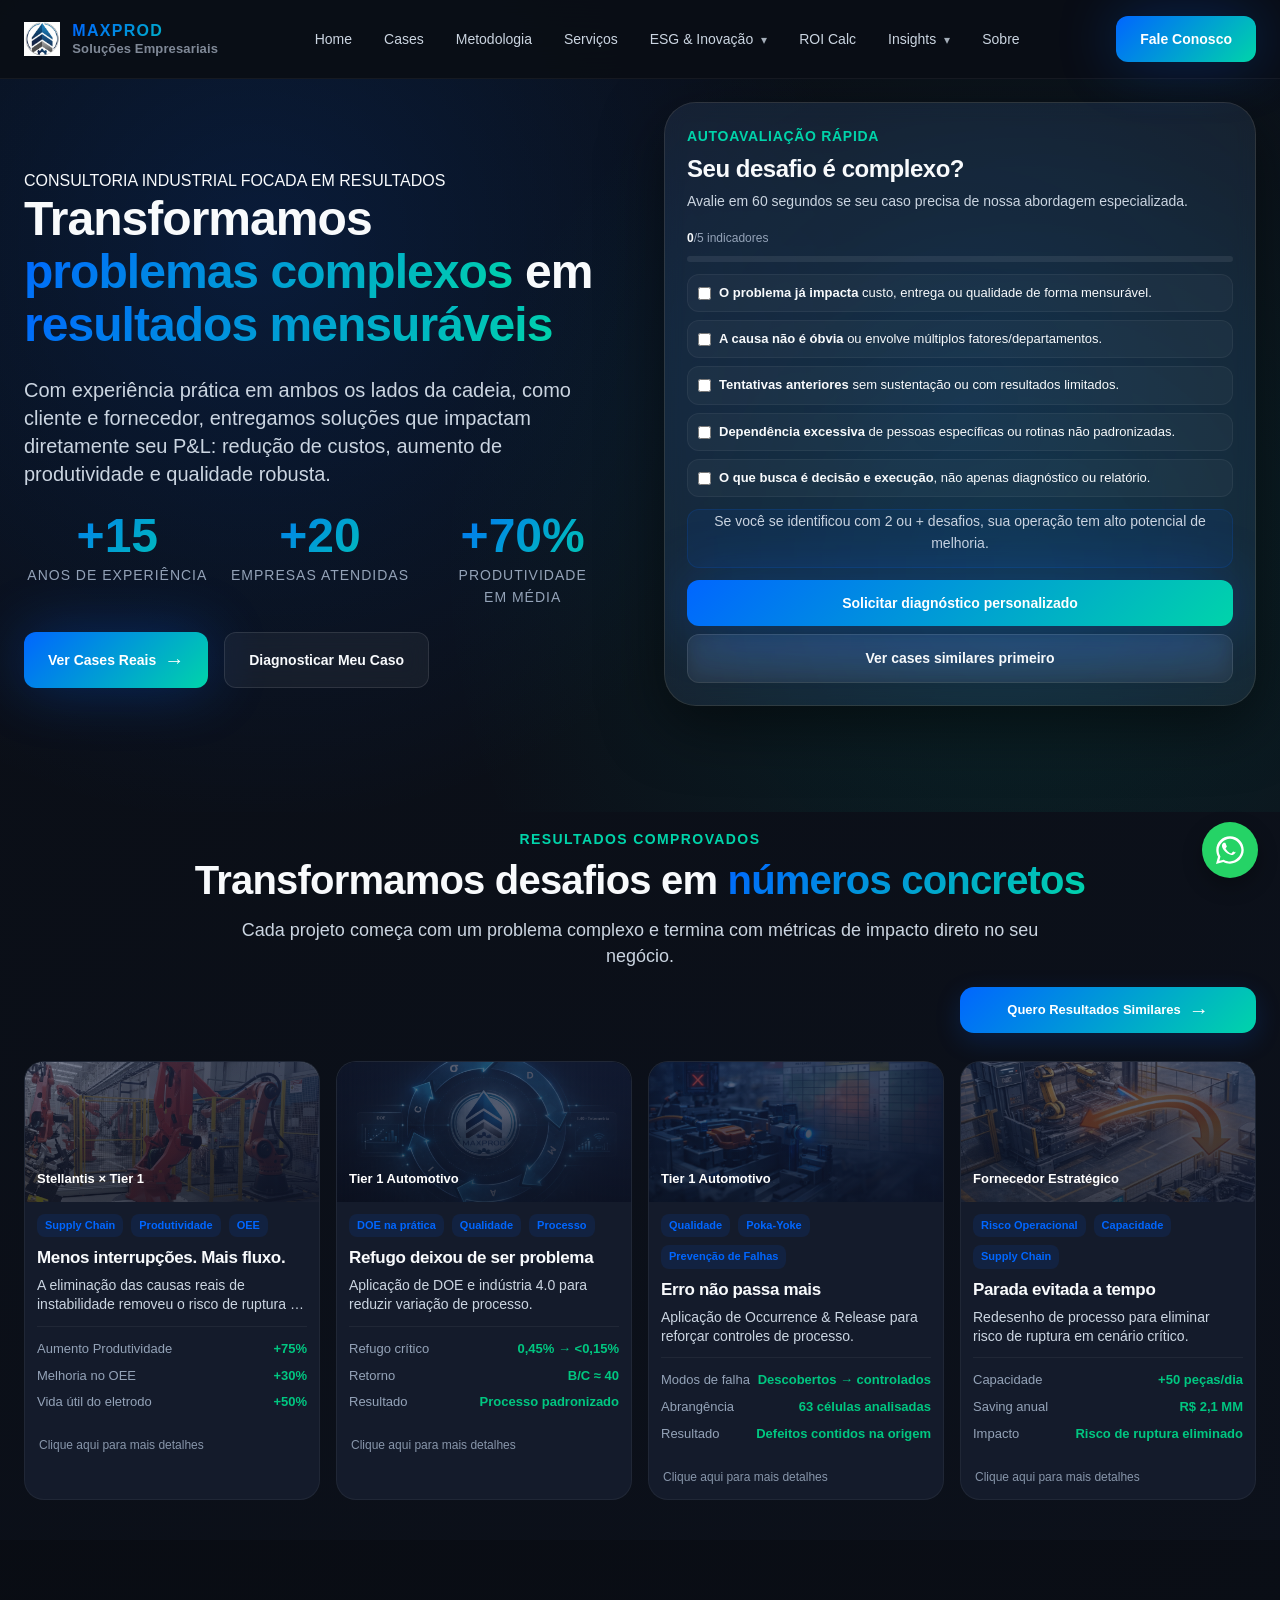
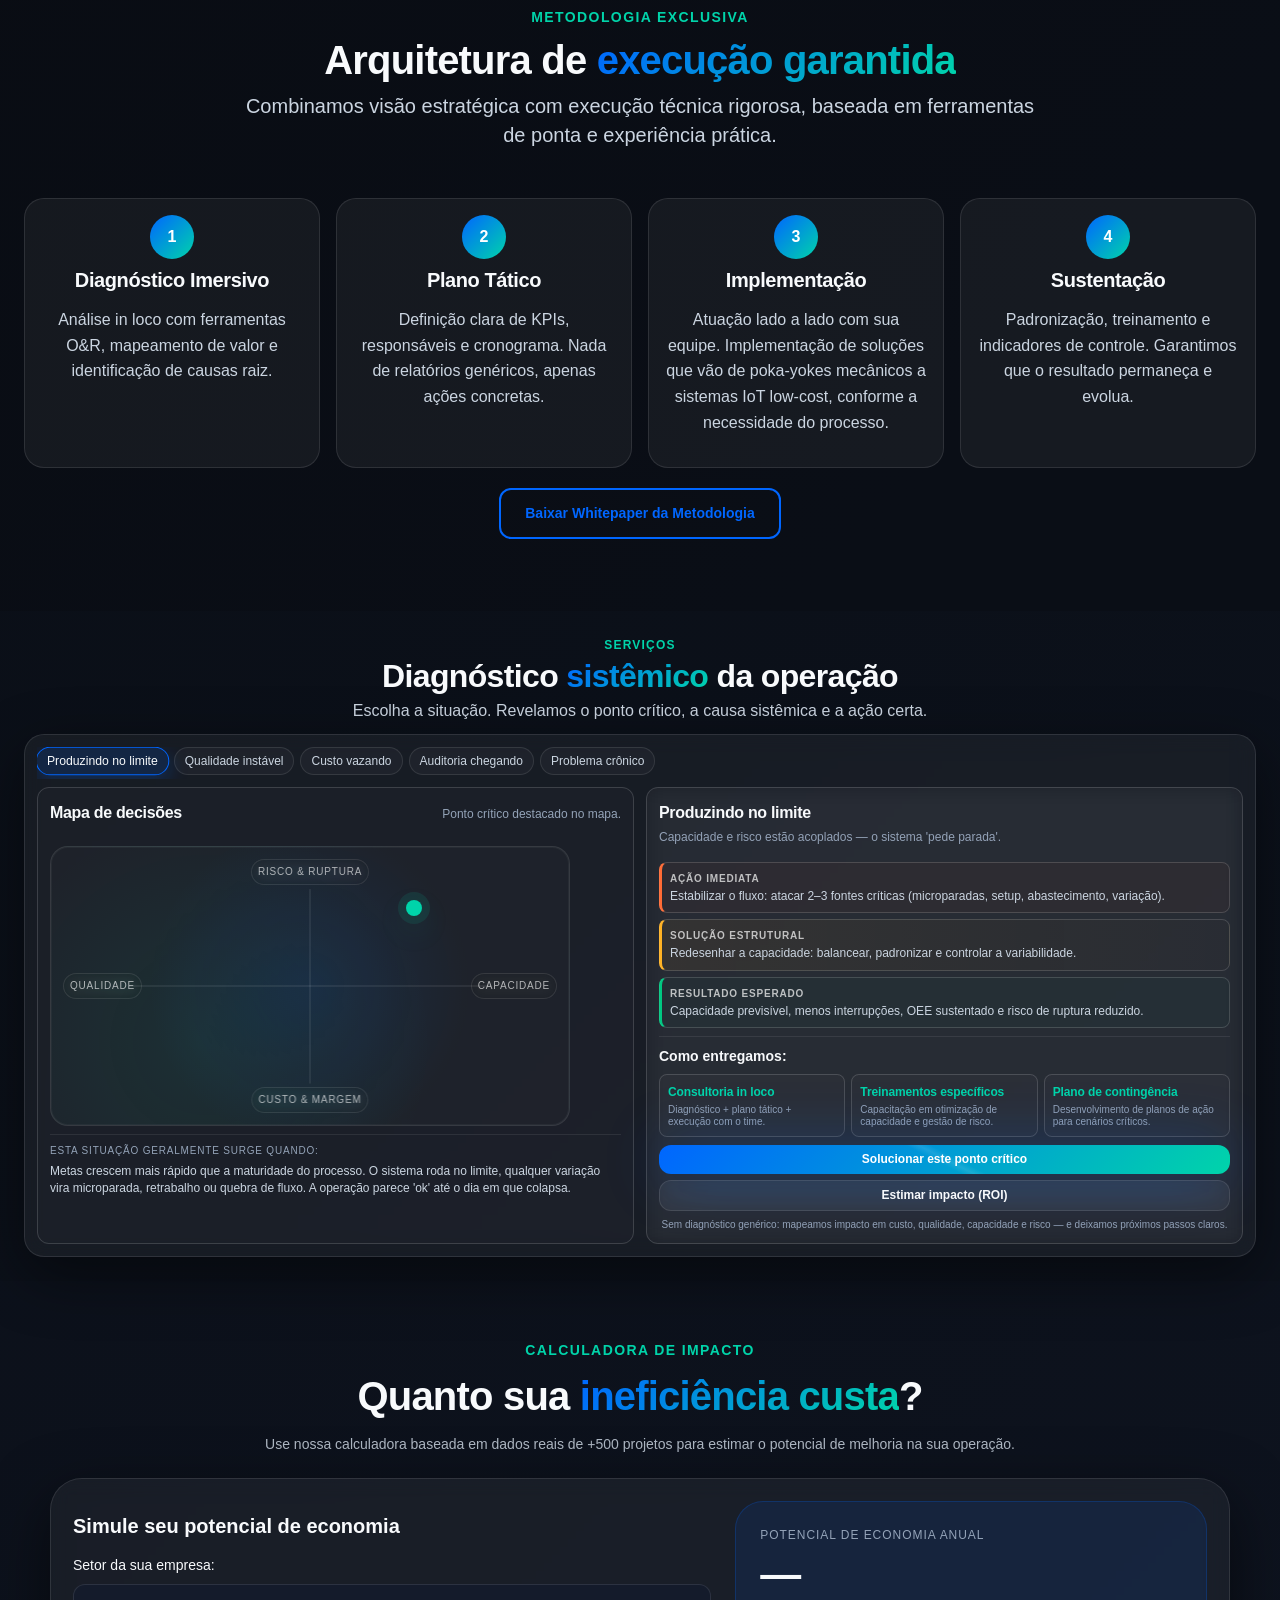
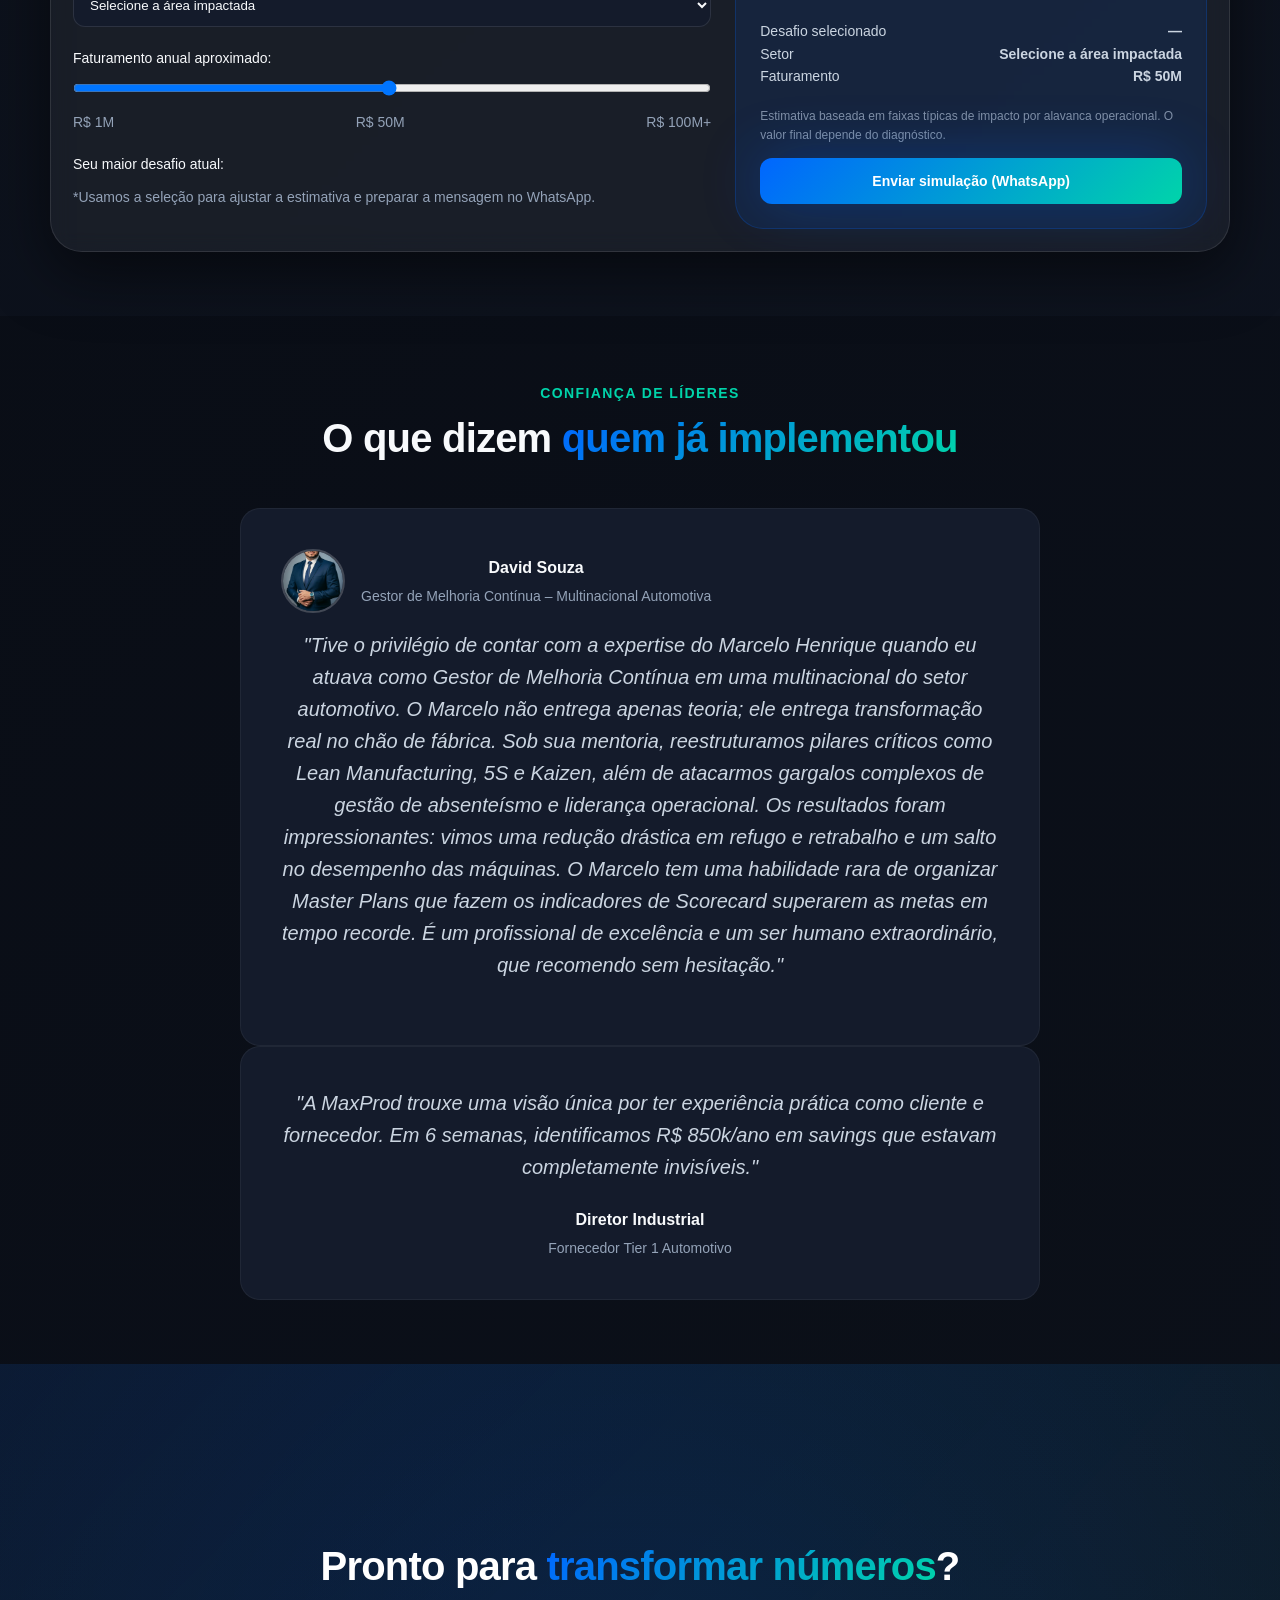
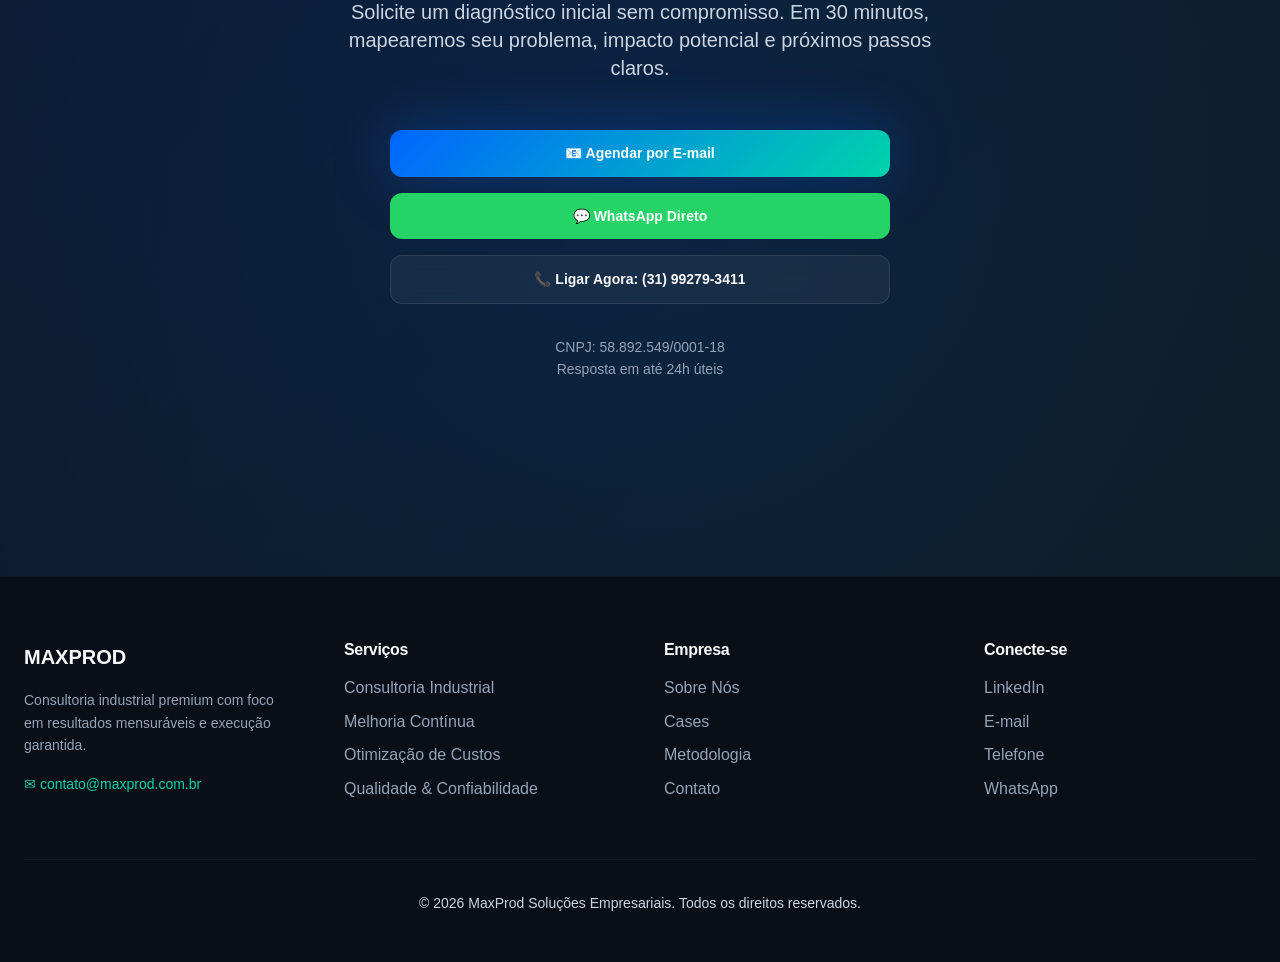
==== commit 04be667a: "Update index.html" ====
--- a/index.html
+++ b/index.html
@@ -796,40 +796,40 @@
         <h2>O que dizem <span class="text-gradient">quem já implementou</span></h2>
       </div>
 
-<div class="testimonial">
-  <div class="testimonial-header">
-    <img src="/assets/img/david-souza.jpeg" 
-         alt="David de Souza" 
-         class="testimonial-avatar">
-
-    <div>
-      <div class="testimonial-author">David Souza</div>
-      <div class="testimonial-role">Gestor de Melhoria Contínua – Multinacional Automotiva</div>
+<div class="testimonial-slider">
+  <div class="testimonial">
+    <div class="testimonial-header">
+      <img src="/assets/img/david-souza.jpeg"
+           alt="David de Souza"
+           class="testimonial-avatar">
+
+      <div>
+        <div class="testimonial-author">David Souza</div>
+        <div class="testimonial-role">Gestor de Melhoria Contínua – Multinacional Automotiva</div>
+      </div>
+    </div>
+
+    <div class="testimonial-quote">
+      "Tive o privilégio de contar com a expertise do Marcelo Henrique quando eu atuava como Gestor de Melhoria Contínua em uma multinacional do setor automotivo. O Marcelo não entrega apenas teoria; ele entrega transformação real no chão de fábrica.
+
+      Sob sua mentoria, reestruturamos pilares críticos como Lean Manufacturing, 5S e Kaizen, além de atacarmos gargalos complexos de gestão de absenteísmo e liderança operacional. Os resultados foram impressionantes: vimos uma redução drástica em refugo e retrabalho e um salto no desempenho das máquinas.
+
+      O Marcelo tem uma habilidade rara de organizar Master Plans que fazem os indicadores de Scorecard superarem as metas em tempo recorde. É um profissional de excelência e um ser humano extraordinário, que recomendo sem hesitação."
     </div>
   </div>
 
-  <div class="testimonial-quote">
-    "Tive o privilégio de contar com a expertise do Marcelo Henrique quando eu atuava como Gestor de Melhoria Contínua em uma multinacional do setor automotivo. O Marcelo não entrega apenas teoria; ele entrega transformação real no chão de fábrica.
-
-    Sob sua mentoria, reestruturamos pilares críticos como Lean Manufacturing, 5S e Kaizen, além de atacarmos gargalos complexos de gestão de absenteísmo e liderança operacional. Os resultados foram impressionantes: vimos uma redução drástica em refugo e retrabalho e um salto no desempenho das máquinas.
-
-    O Marcelo tem uma habilidade rara de organizar Master Plans que fazem os indicadores de Scorecard superarem as metas em tempo recorde. É um profissional de excelência e um ser humano extraordinário, que recomendo sem hesitação."
+  <div class="testimonial">
+    <div class="testimonial-quote">
+      "A MaxProd trouxe uma visão única por ter experiência prática como cliente e fornecedor.
+      Em 6 semanas, identificamos R$ 850k/ano em savings que estavam completamente invisíveis."
+    </div>
+    <div class="testimonial-author">Diretor Industrial</div>
+    <div class="testimonial-role">Fornecedor Tier 1 Automotivo</div>
   </div>
 </div>
 
 
-
       
-      <div class="testimonial-slider">
-        <div class="testimonial">
-          <div class="testimonial-quote">
-            "A MaxProd trouxe uma visão única por ter experiência prática como cliente e fornecedor. 
-            Em 6 semanas, identificamos R$ 850k/ano em savings que estavam completamente invisíveis."
-          </div>
-          <div class="testimonial-author">Diretor Industrial</div>
-          <div class="testimonial-role">Fornecedor Tier 1 Automotivo</div>
-        </div>
-      </div>
     </div>
   </section>
 
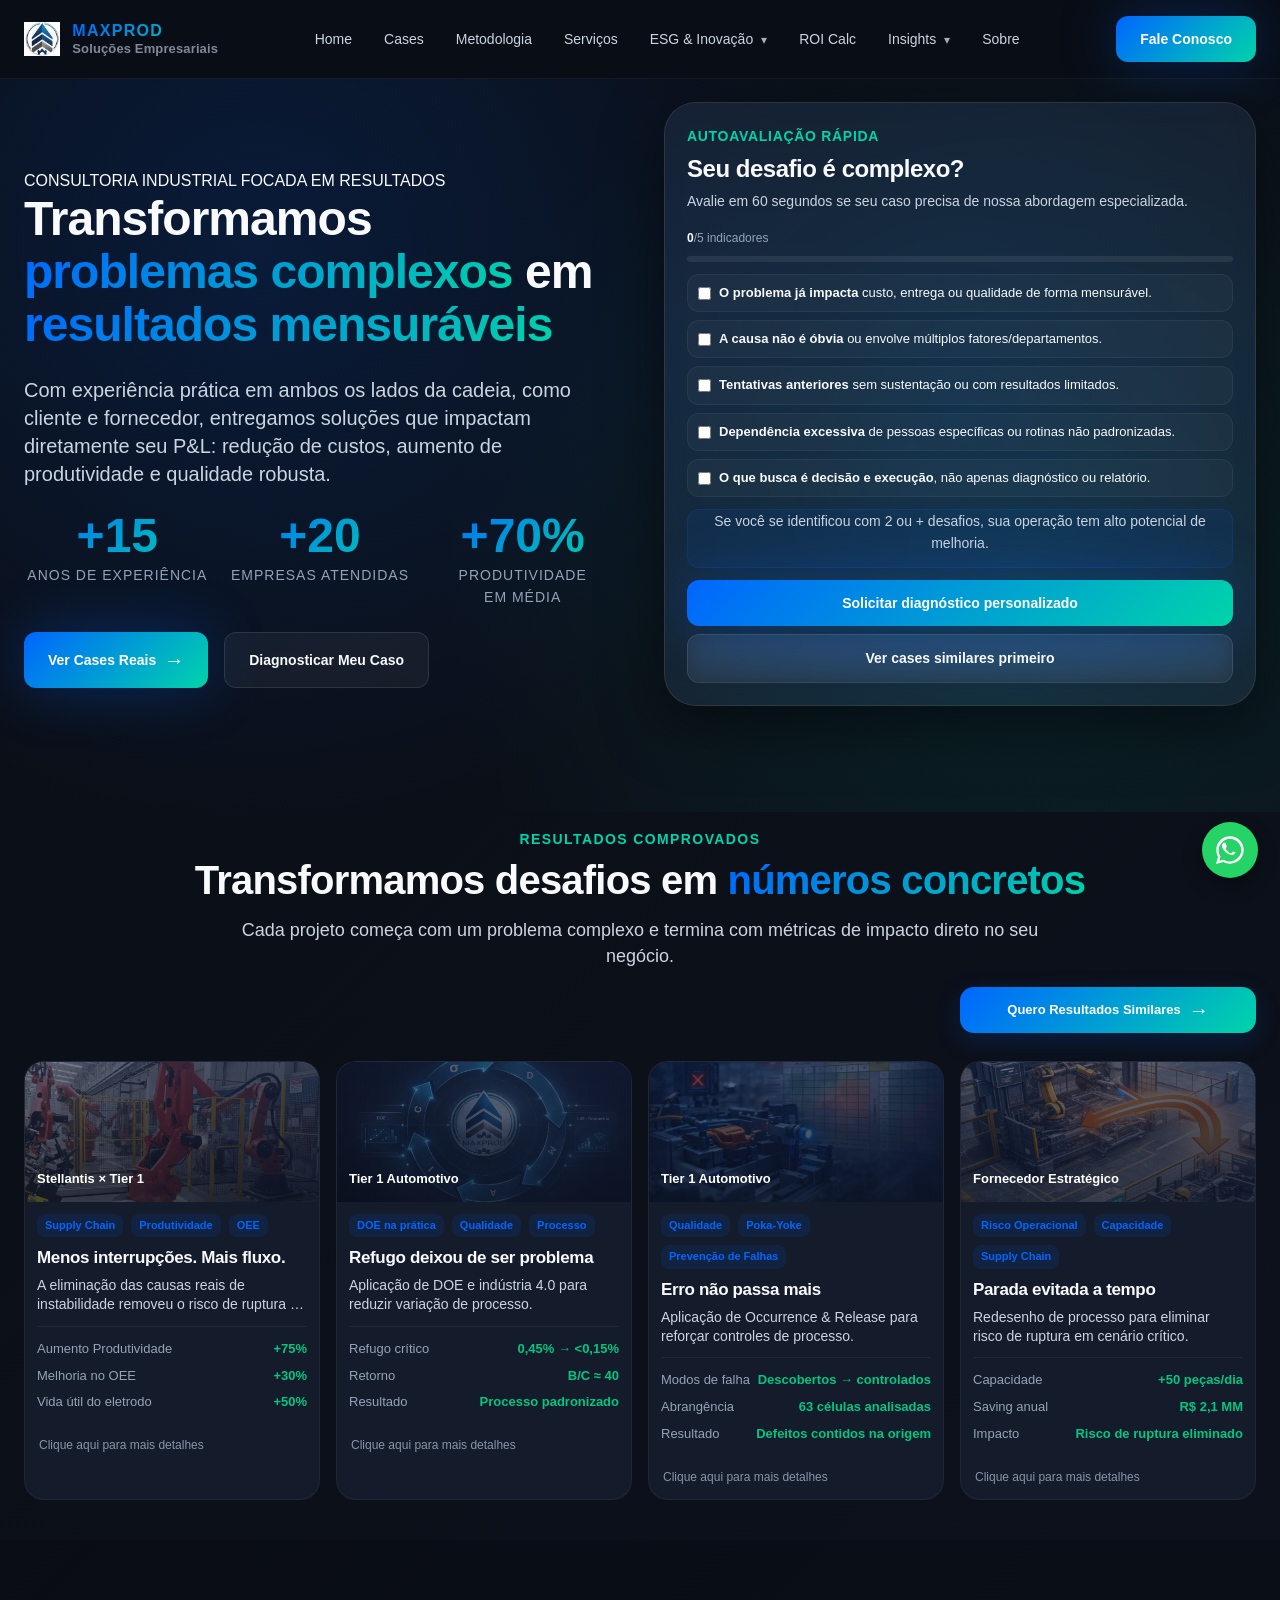
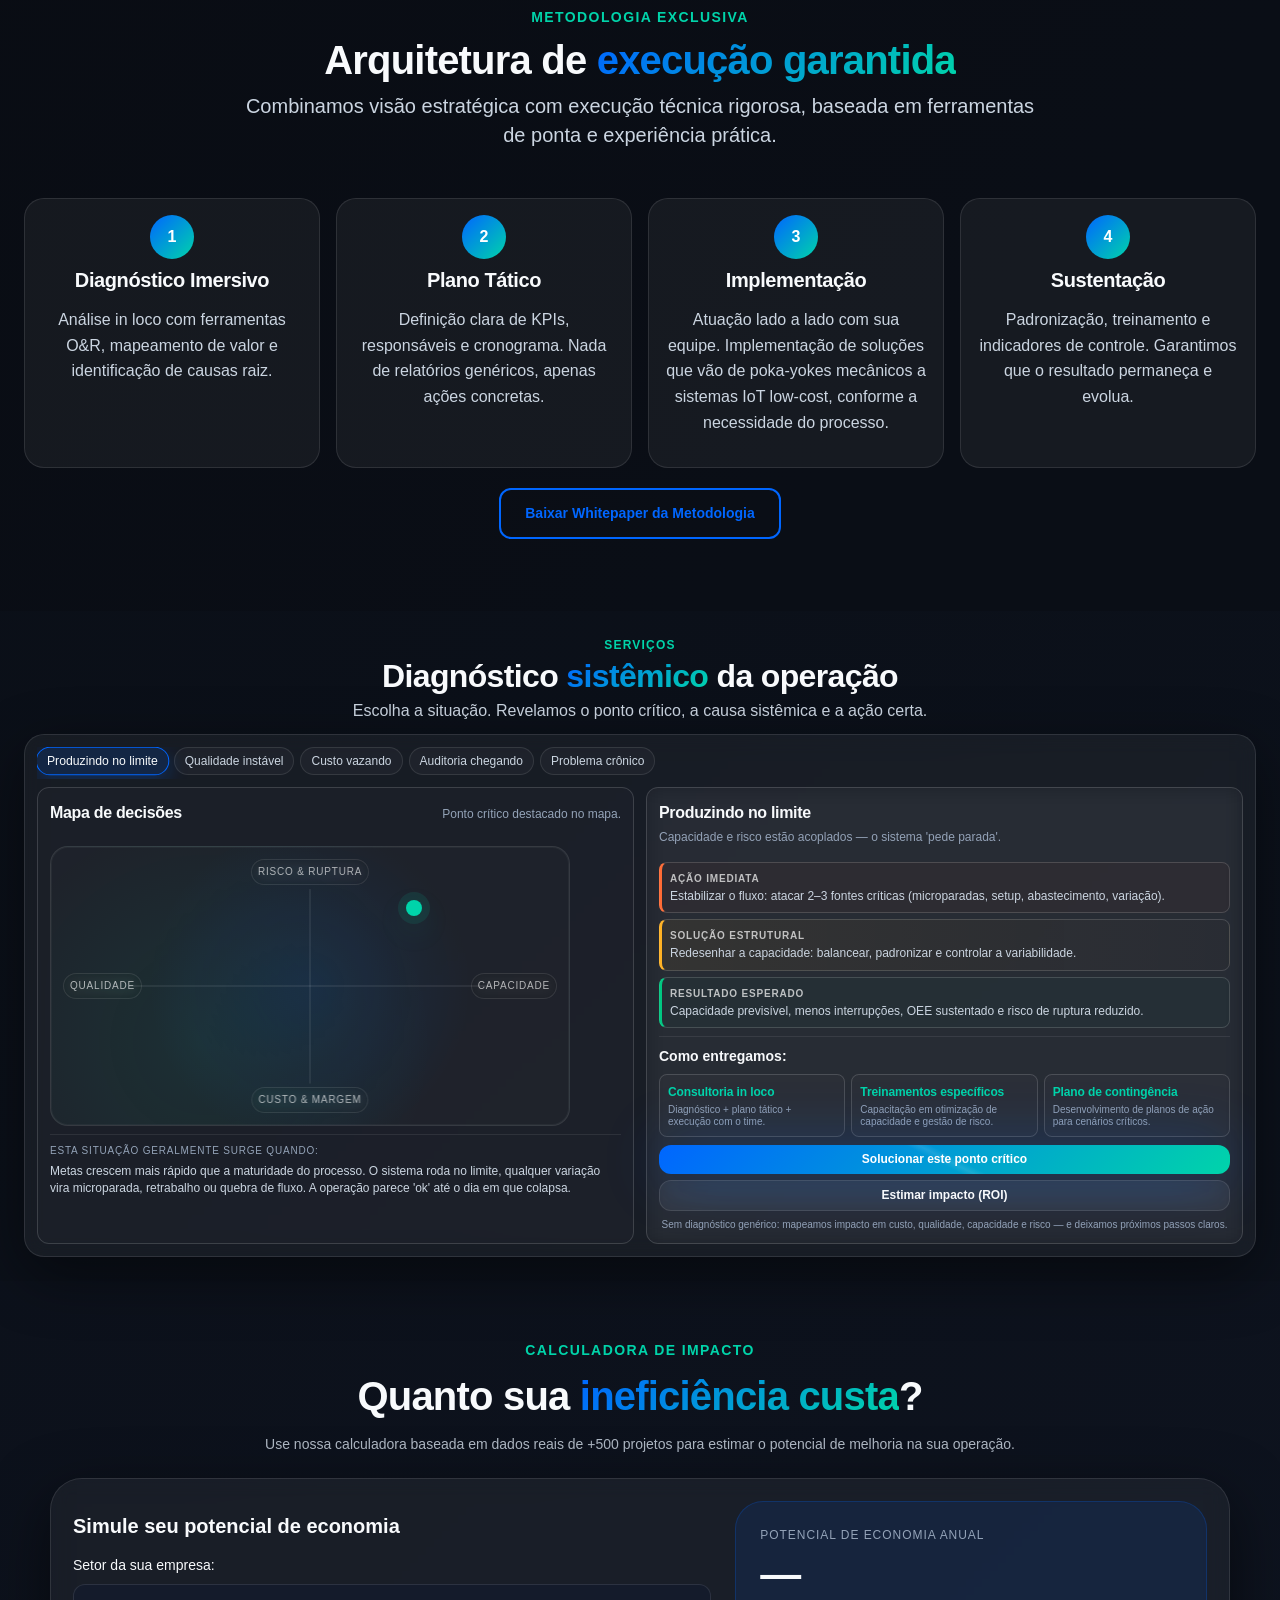
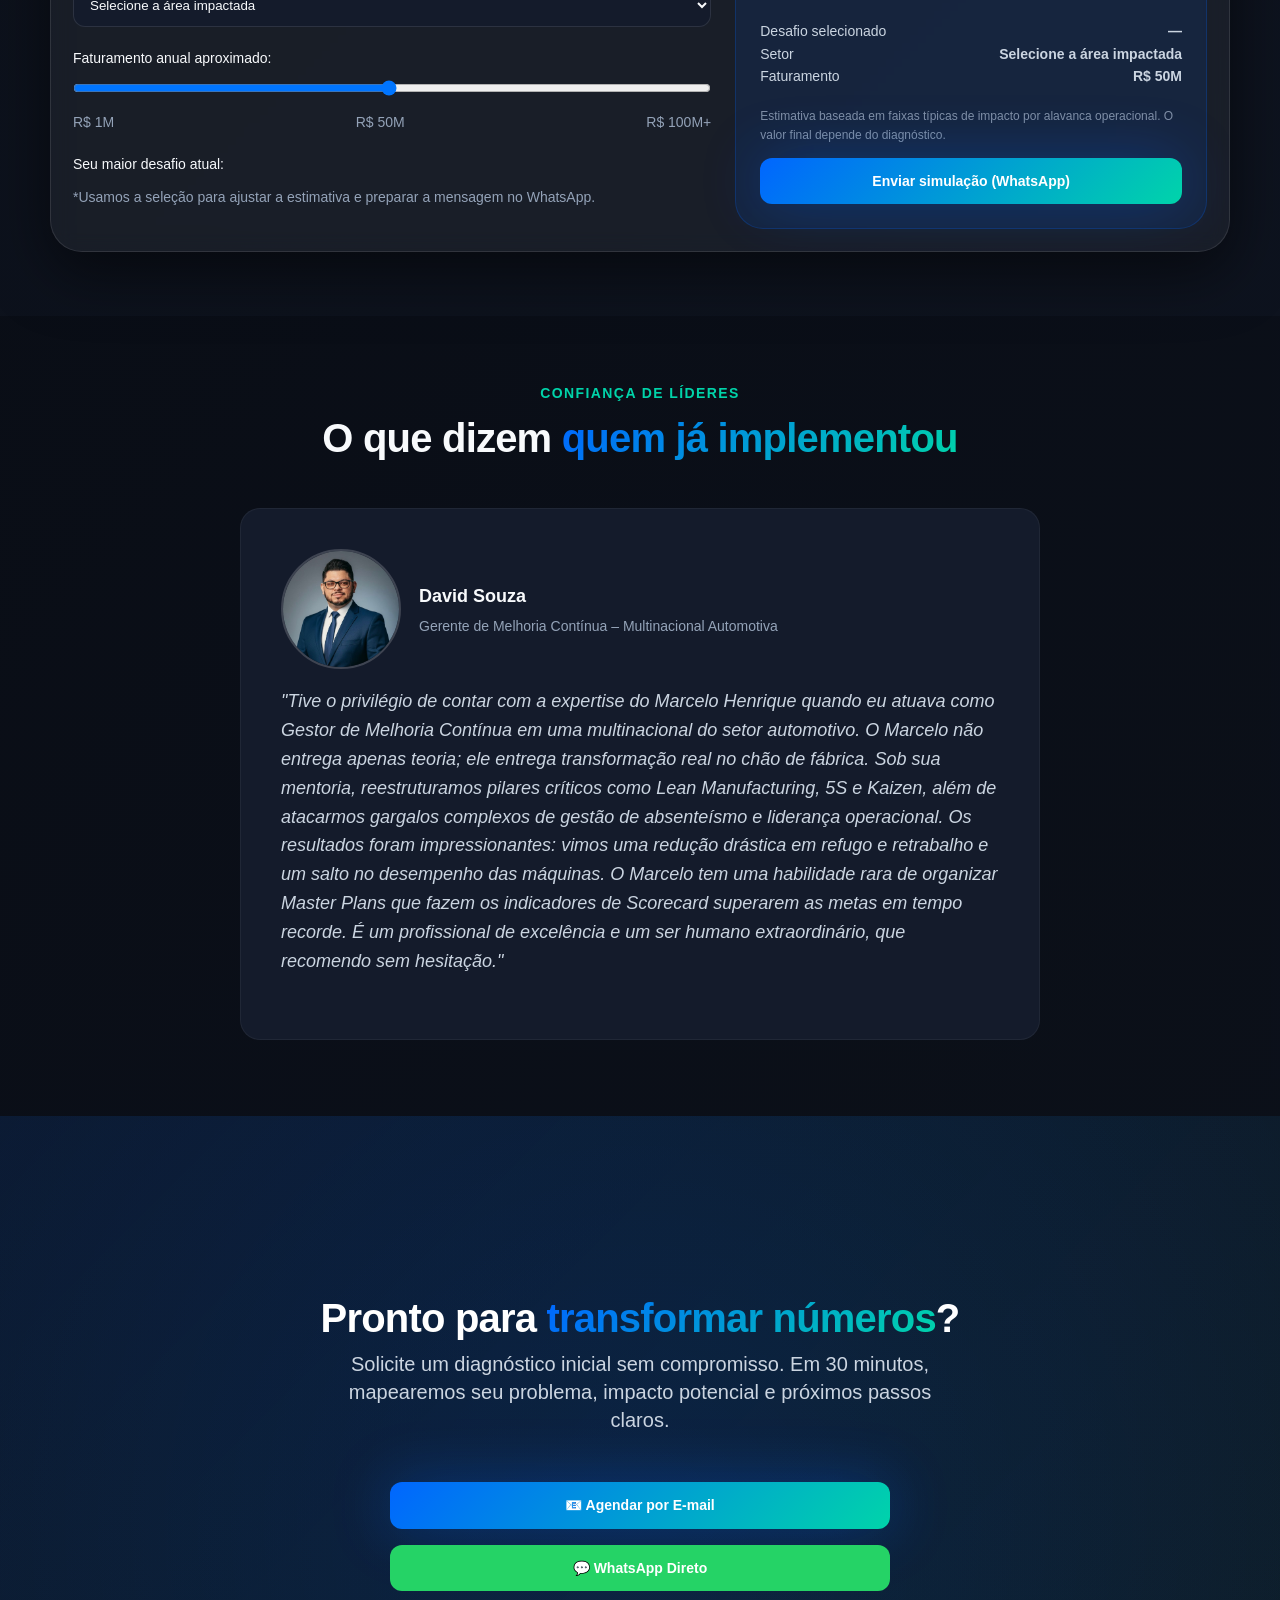
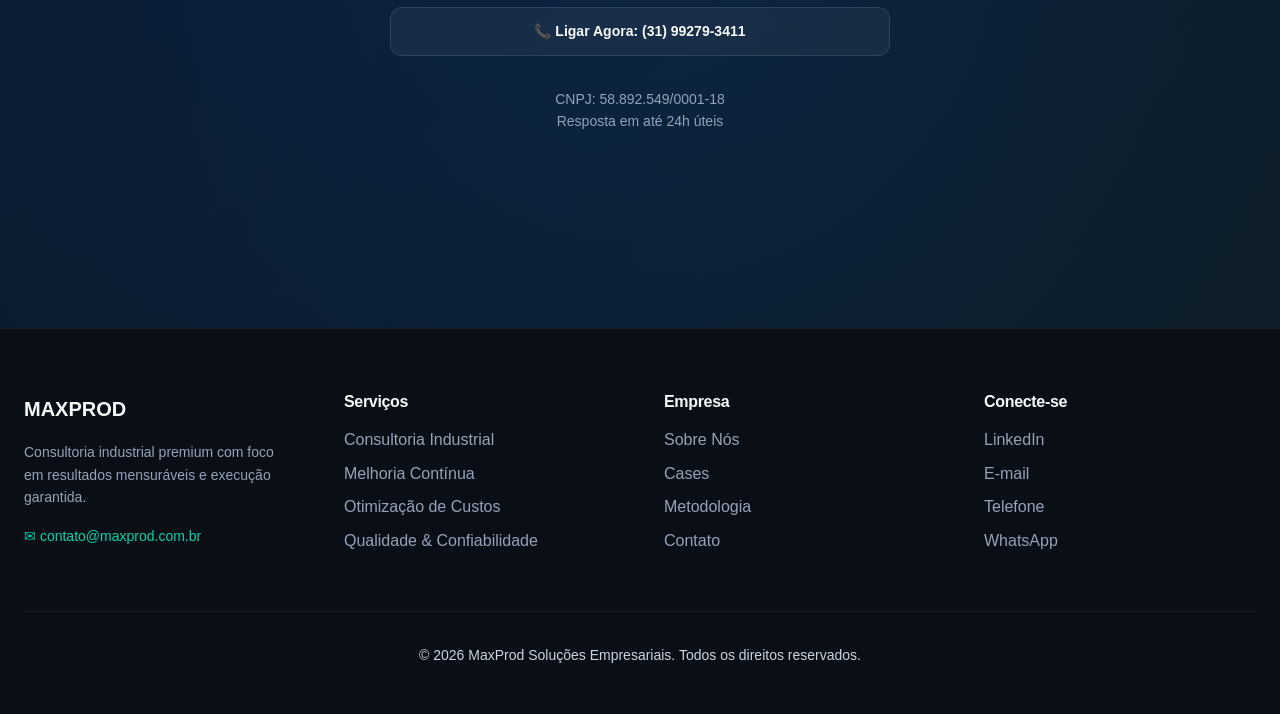
==== commit 17b962aa: "Update index.html" ====
--- a/index.html
+++ b/index.html
@@ -789,50 +789,62 @@
   </section>
 
   <!-- TESTIMONIALS -->
-  <section class="section" style="background: rgba(0,0,0,0.2);">
-    <div class="container">
-      <div class="section-header">
-        <div class="overline">CONFIANÇA DE LÍDERES</div>
-        <h2>O que dizem <span class="text-gradient">quem já implementou</span></h2>
-      </div>
-
-<div class="testimonial-slider">
-  <div class="testimonial">
-    <div class="testimonial-header">
-      <img src="/assets/img/david-souza.jpeg"
-           alt="David de Souza"
-           class="testimonial-avatar">
-
-      <div>
-        <div class="testimonial-author">David Souza</div>
-        <div class="testimonial-role">Gestor de Melhoria Contínua – Multinacional Automotiva</div>
-      </div>
+<section class="section" style="background: rgba(0,0,0,0.2);">
+  <div class="container">
+
+    <div class="section-header">
+      <div class="overline">CONFIANÇA DE LÍDERES</div>
+      <h2>O que dizem <span class="text-gradient">quem já implementou</span></h2>
     </div>
 
-    <div class="testimonial-quote">
-      "Tive o privilégio de contar com a expertise do Marcelo Henrique quando eu atuava como Gestor de Melhoria Contínua em uma multinacional do setor automotivo. O Marcelo não entrega apenas teoria; ele entrega transformação real no chão de fábrica.
-
-      Sob sua mentoria, reestruturamos pilares críticos como Lean Manufacturing, 5S e Kaizen, além de atacarmos gargalos complexos de gestão de absenteísmo e liderança operacional. Os resultados foram impressionantes: vimos uma redução drástica em refugo e retrabalho e um salto no desempenho das máquinas.
-
-      O Marcelo tem uma habilidade rara de organizar Master Plans que fazem os indicadores de Scorecard superarem as metas em tempo recorde. É um profissional de excelência e um ser humano extraordinário, que recomendo sem hesitação."
+    <div class="testimonial-slider">
+
+      <!-- DEPOIMENTO DAVID -->
+      <div class="testimonial">
+
+        <div class="testimonial-header">
+          <img src="/assets/img/david-souza.jpeg"
+               alt="David de Souza"
+               class="testimonial-avatar">
+
+          <div class="testimonial-meta">
+            <div class="testimonial-author">David Souza</div>
+            <div class="testimonial-role">
+              Gerente de Melhoria Contínua – Multinacional Automotiva
+            </div>
+          </div>
+        </div>
+
+        <div class="testimonial-quote">
+          "Tive o privilégio de contar com a expertise do Marcelo Henrique quando eu atuava como Gestor de Melhoria Contínua em uma multinacional do setor automotivo. O Marcelo não entrega apenas teoria; ele entrega transformação real no chão de fábrica.
+
+          Sob sua mentoria, reestruturamos pilares críticos como Lean Manufacturing, 5S e Kaizen, além de atacarmos gargalos complexos de gestão de absenteísmo e liderança operacional. Os resultados foram impressionantes: vimos uma redução drástica em refugo e retrabalho e um salto no desempenho das máquinas.
+
+          O Marcelo tem uma habilidade rara de organizar Master Plans que fazem os indicadores de Scorecard superarem as metas em tempo recorde. É um profissional de excelência e um ser humano extraordinário, que recomendo sem hesitação."
+        </div>
+
+      </div>
+
+      <!-- DEPOIMENTO EXISTENTE -->
+      <div class="testimonial">
+
+        <div class="testimonial-quote">
+          "A MaxProd trouxe uma visão única por ter experiência prática como cliente e fornecedor.
+          Em 6 semanas, identificamos R$ 850k/ano em savings que estavam completamente invisíveis."
+        </div>
+
+        <div class="testimonial-author">Diretor Industrial</div>
+        <div class="testimonial-role">Fornecedor Tier 1 Automotivo</div>
+
+      </div>
+
     </div>
+
   </div>
-
-  <div class="testimonial">
-    <div class="testimonial-quote">
-      "A MaxProd trouxe uma visão única por ter experiência prática como cliente e fornecedor.
-      Em 6 semanas, identificamos R$ 850k/ano em savings que estavam completamente invisíveis."
-    </div>
-    <div class="testimonial-author">Diretor Industrial</div>
-    <div class="testimonial-role">Fornecedor Tier 1 Automotivo</div>
-  </div>
-</div>
-
-
-      
-    </div>
-  </section>
-
+</section>
+
+
+  
   <!-- FINAL CTA -->
   <section id="contact" class="cta-section">
     <div class="container">
--- a/assets/css/site.css
+++ b/assets/css/site.css
@@ -3570,6 +3570,12 @@
   padding-bottom: calc(16px + env(safe-area-inset-bottom));
 }
 
+
+.testimonial-slider .testimonial{
+  flex: 0 0 85%;
+  scroll-snap-align: start;
+}
+
 .testimonial-header{
   display:flex;
   align-items:center;
@@ -3578,10 +3584,91 @@
 }
 
 .testimonial-avatar{
-  width:64px;
-  height:64px;
+  width:96px;
+  height:96px;
   border-radius:50%;
   object-fit:cover;
-  border:2px solid rgba(255,255,255,0.2);
-}
-
+}
+
+
+.testimonial-header{
+  display:flex;
+  align-items:center;
+  gap:20px;
+}
+
+.testimonial-author{
+  font-size:1rem;
+  font-weight:600;
+}
+
+.testimonial-role{
+  font-size:0.9rem;
+  color:var(--text-secondary);
+  margin-top:2px;
+}
+
+/* ===============================
+   PATCH FINAL — TESTIMONIAL SLIDER REAL
+   =============================== */
+
+.testimonial-slider{
+  display: flex !important;
+  gap: 24px;
+  overflow-x: auto;
+  scroll-snap-type: x mandatory;
+  -webkit-overflow-scrolling: touch;
+  padding-bottom: 12px;
+}
+
+.testimonial-slider .testimonial{
+  flex: 0 0 100%;
+  scroll-snap-align: start;
+}
+
+/* Remove centralização herdada */
+.testimonial{
+  text-align: left !important;
+}
+
+/* HEADER COM FOTO */
+.testimonial-header{
+  display: flex;
+  align-items: center;
+  gap: 18px;
+  margin-bottom: 18px;
+}
+
+.testimonial-meta{
+  text-align: left;
+}
+
+/* FOTO MAIOR + FOCO NO ROSTO */
+.testimonial-avatar{
+  width: 120px;
+  height: 120px;
+  border-radius: 50%;
+  object-fit: cover;
+  object-position: 50% 12%;
+  border: 2px solid rgba(255,255,255,0.18);
+}
+
+/* Nome */
+.testimonial-author{
+  font-size: 18px;
+  font-weight: 600;
+  margin-bottom: 4px;
+}
+
+/* Cargo */
+.testimonial-role{
+  font-size: 14px;
+  color: var(--text-tertiary);
+}
+
+/* Texto */
+.testimonial-quote{
+  font-size: var(--text-lg);
+  line-height: 1.6;
+}
+
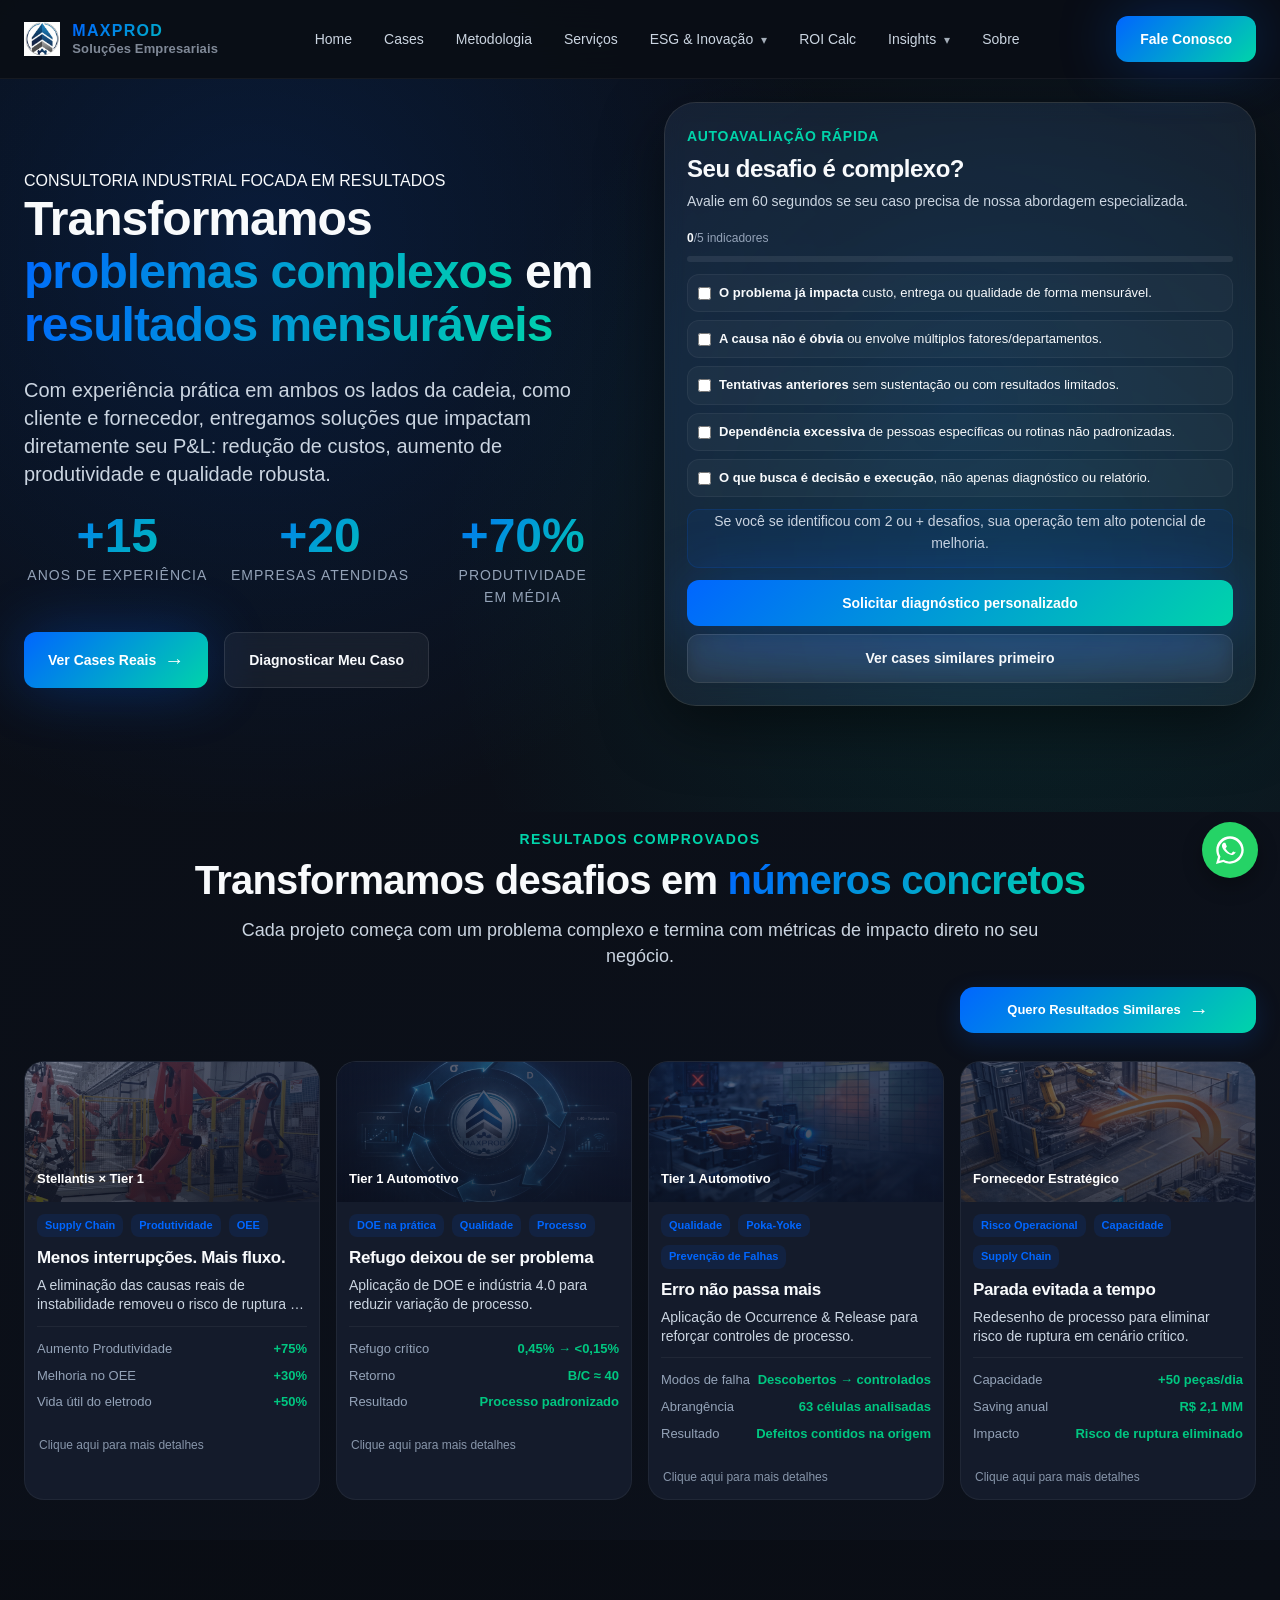
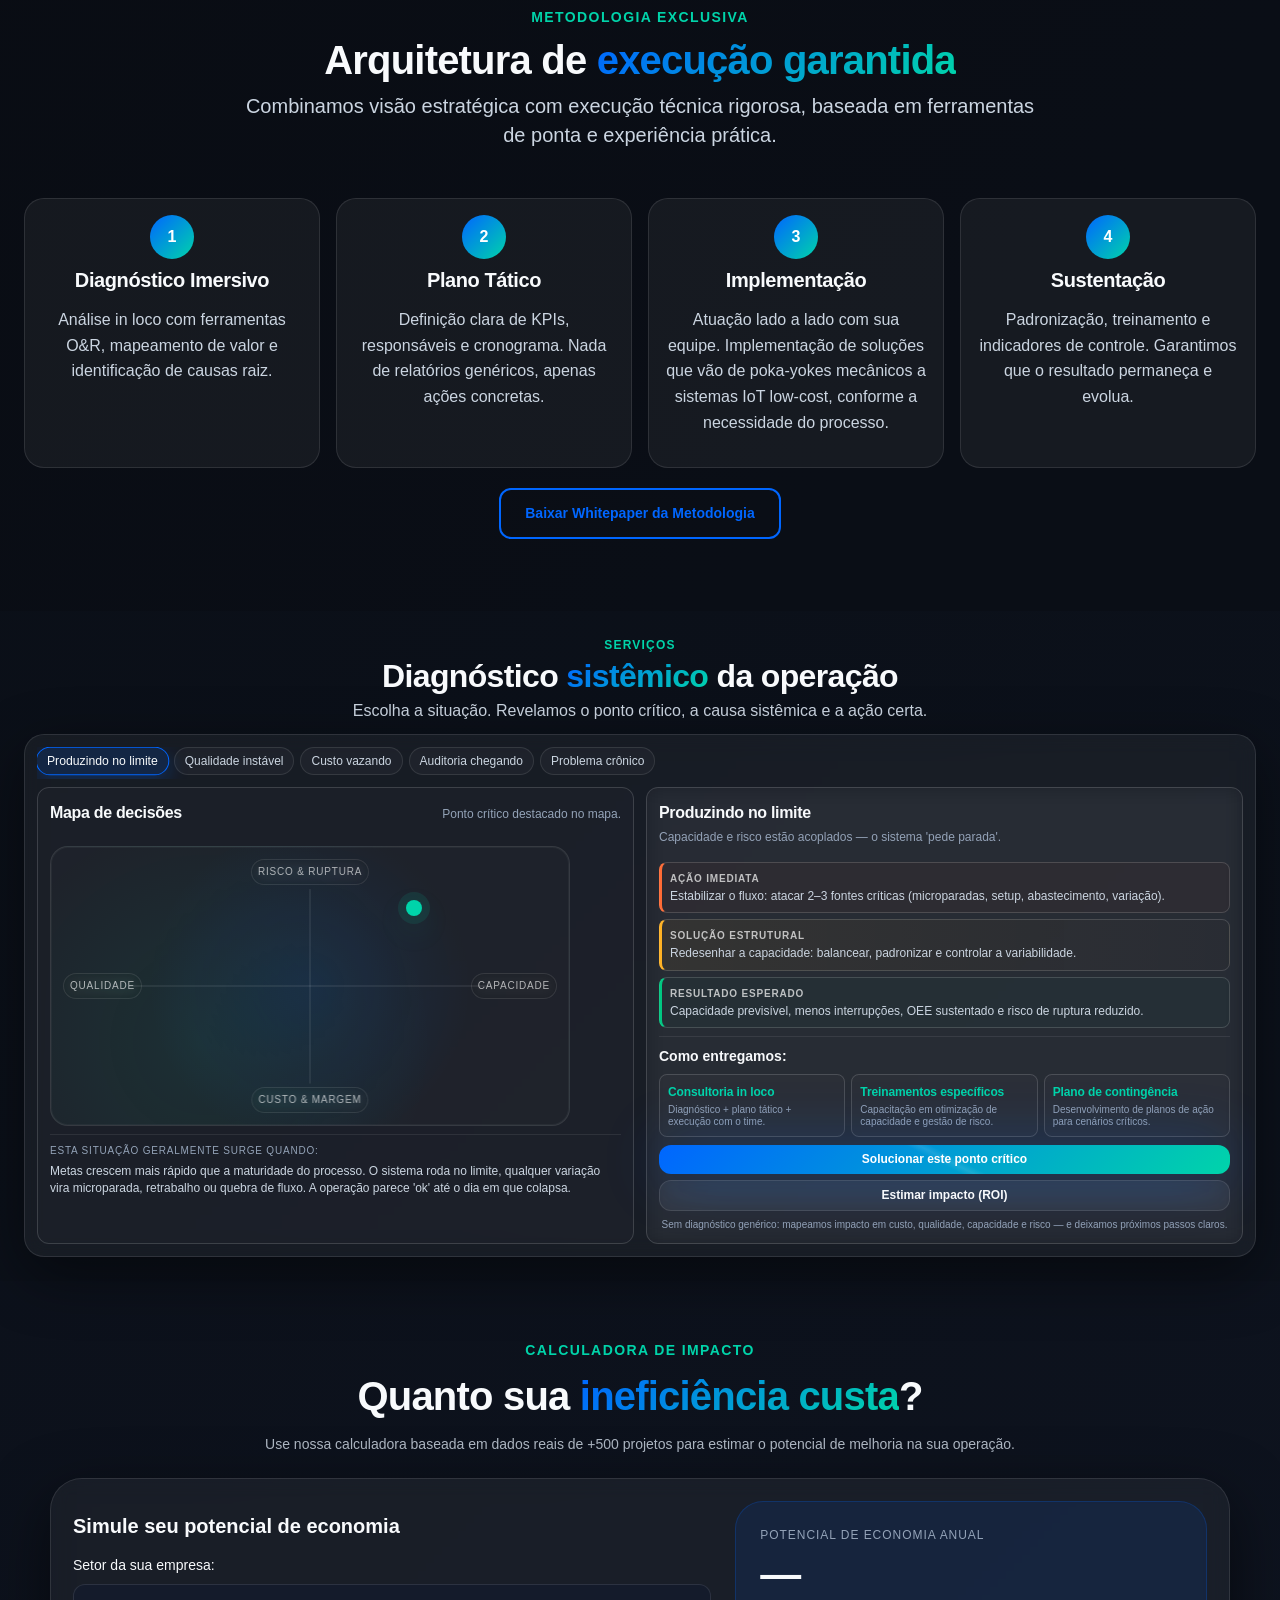
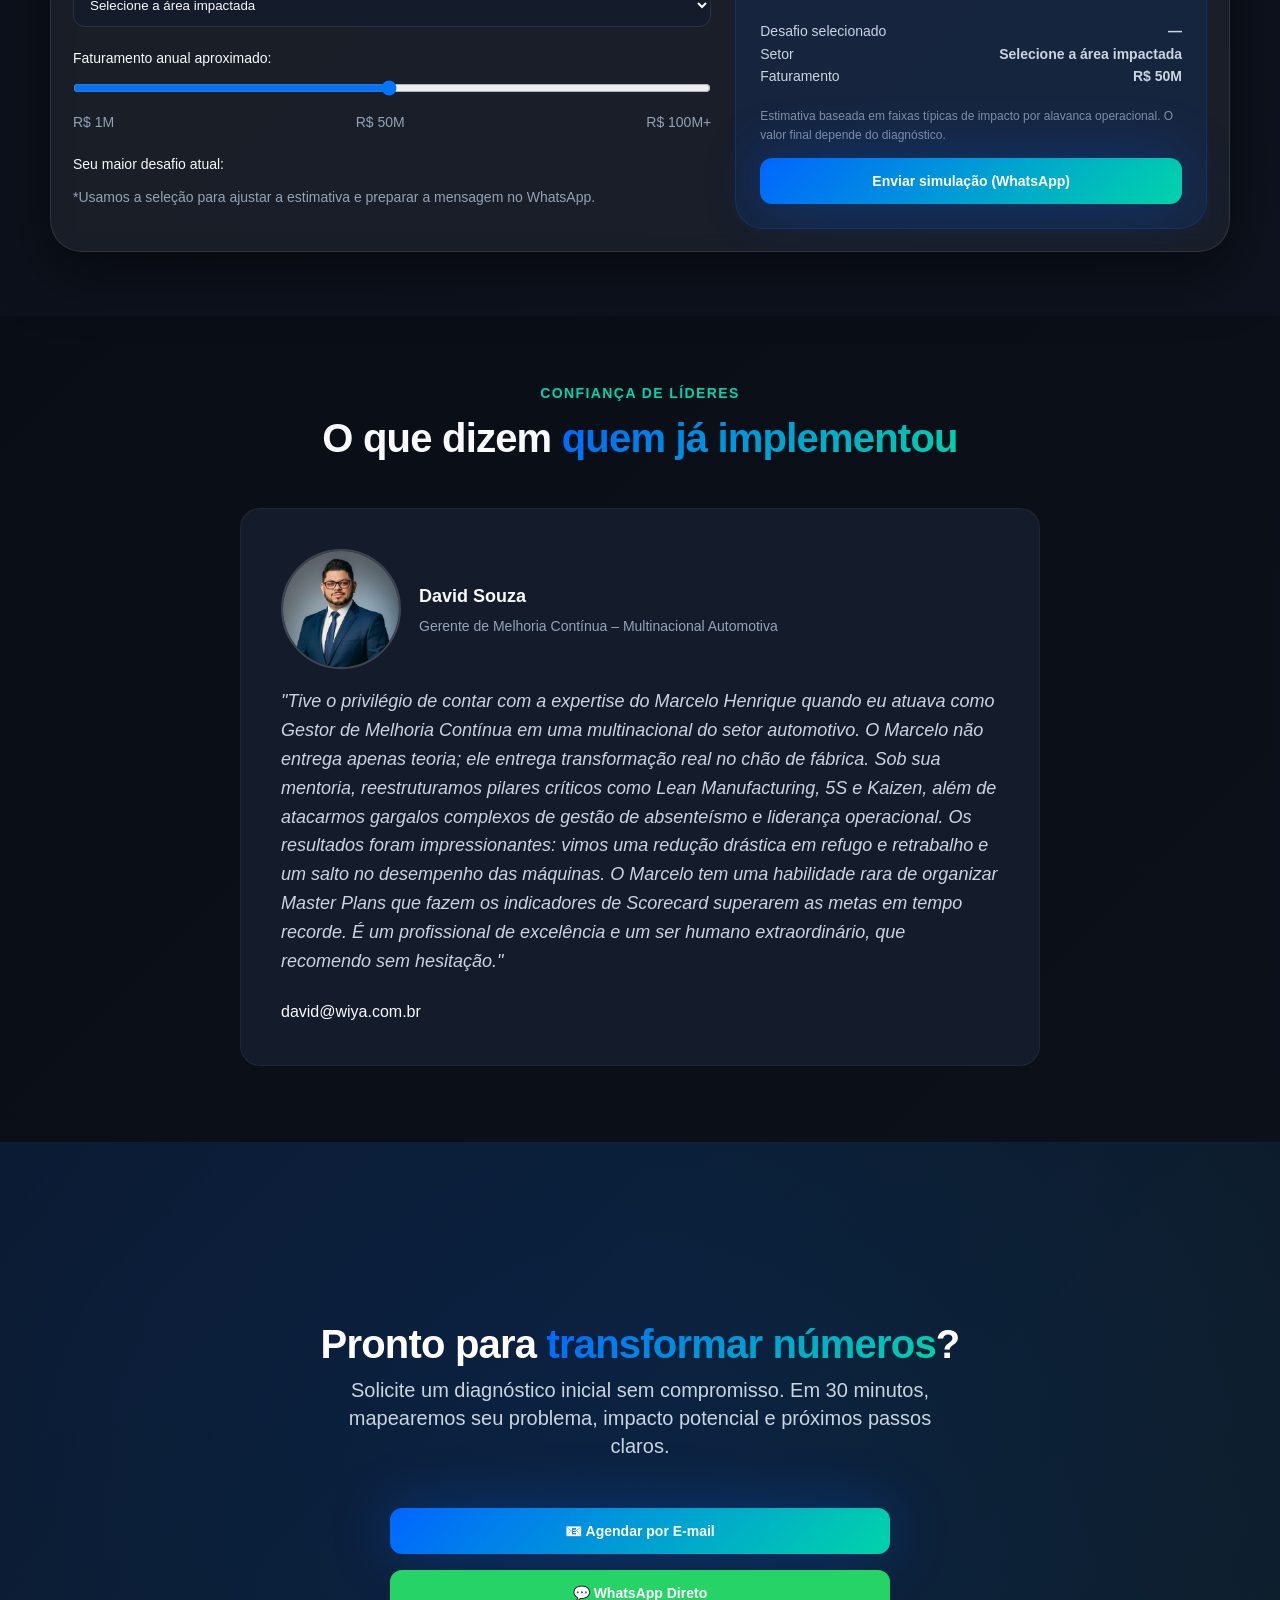
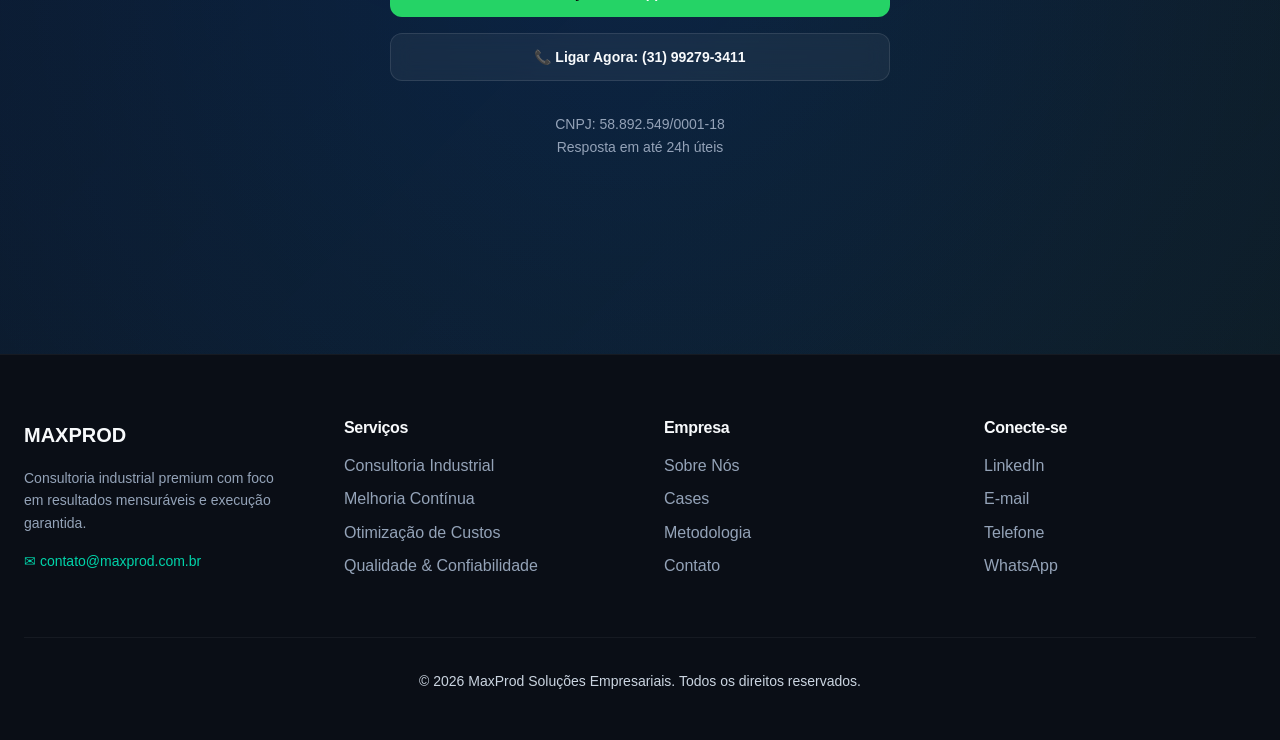
==== commit 09b0d058: "Update index.html" ====
--- a/index.html
+++ b/index.html
@@ -822,7 +822,9 @@
 
           O Marcelo tem uma habilidade rara de organizar Master Plans que fazem os indicadores de Scorecard superarem as metas em tempo recorde. É um profissional de excelência e um ser humano extraordinário, que recomendo sem hesitação."
         </div>
-
+<div class="testimonial-email">
+  david@wiya.com.br
+</div>
       </div>
 
       <!-- DEPOIMENTO EXISTENTE -->
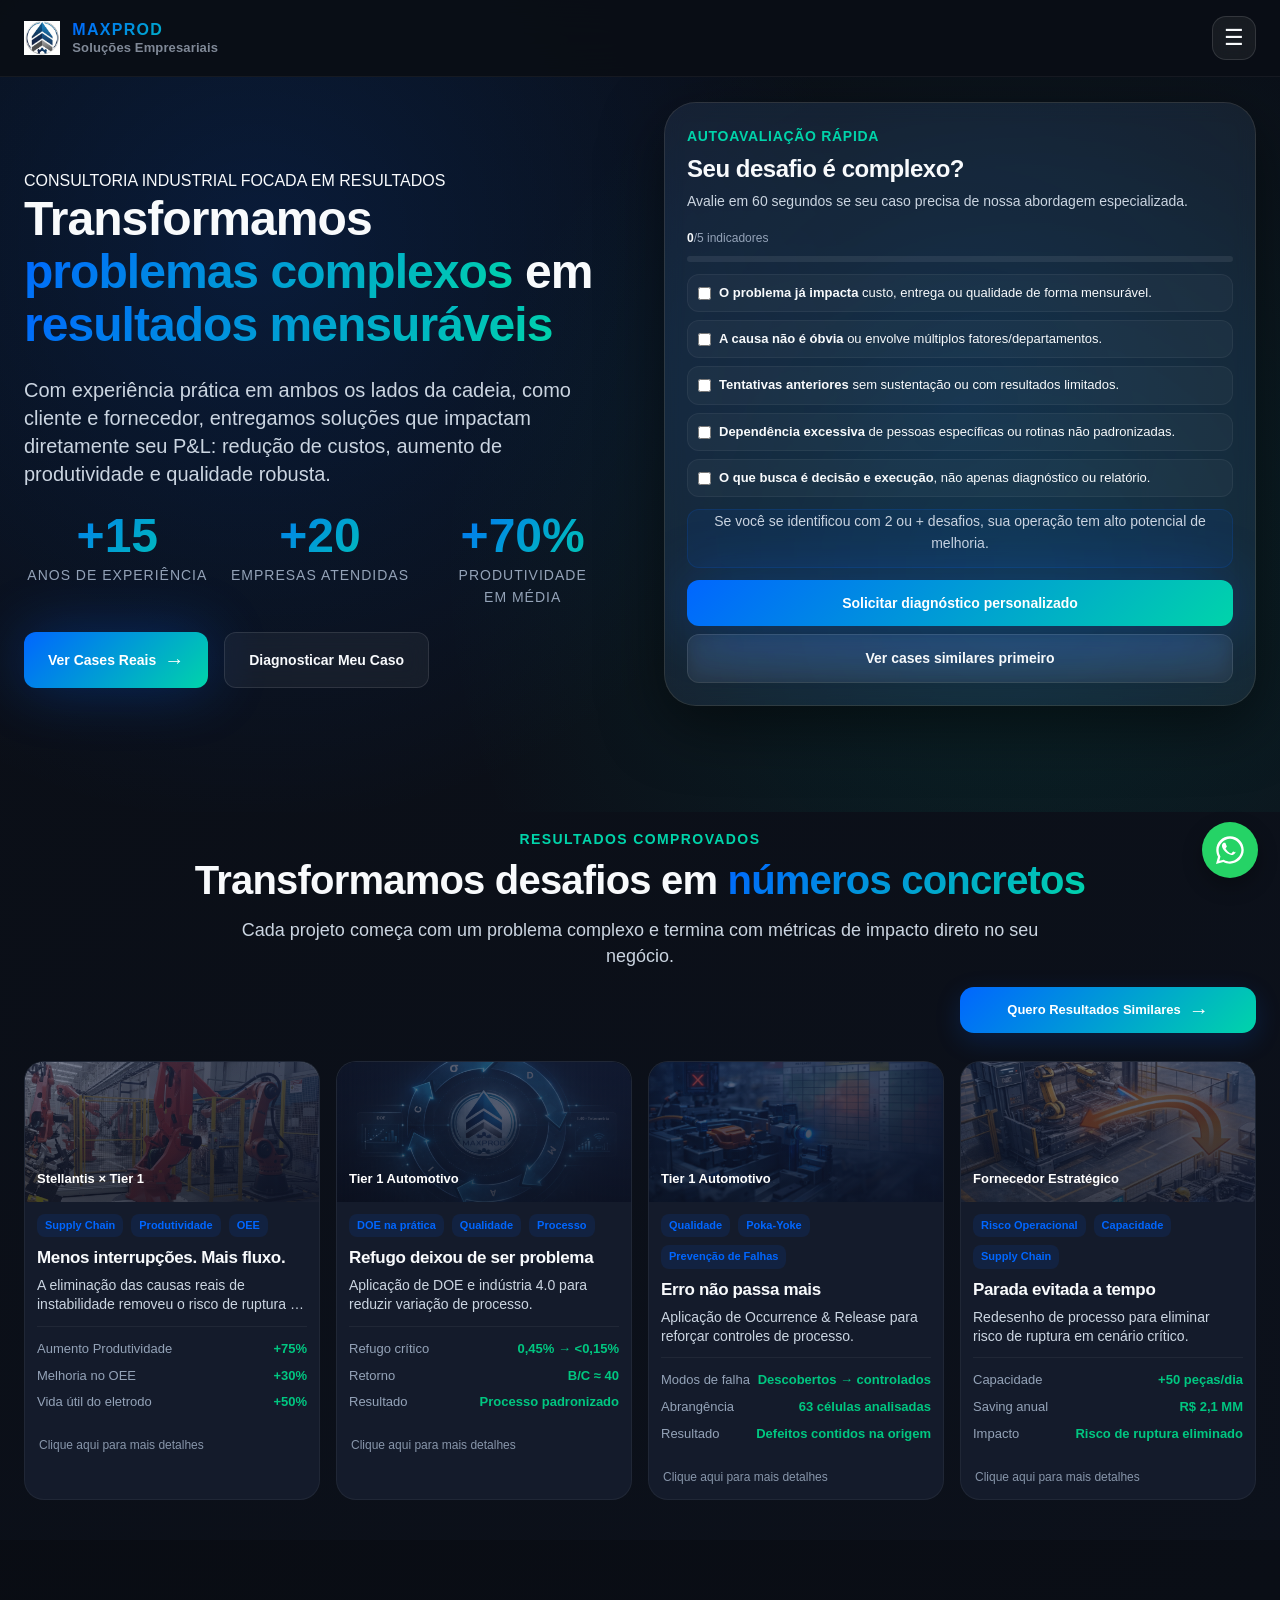
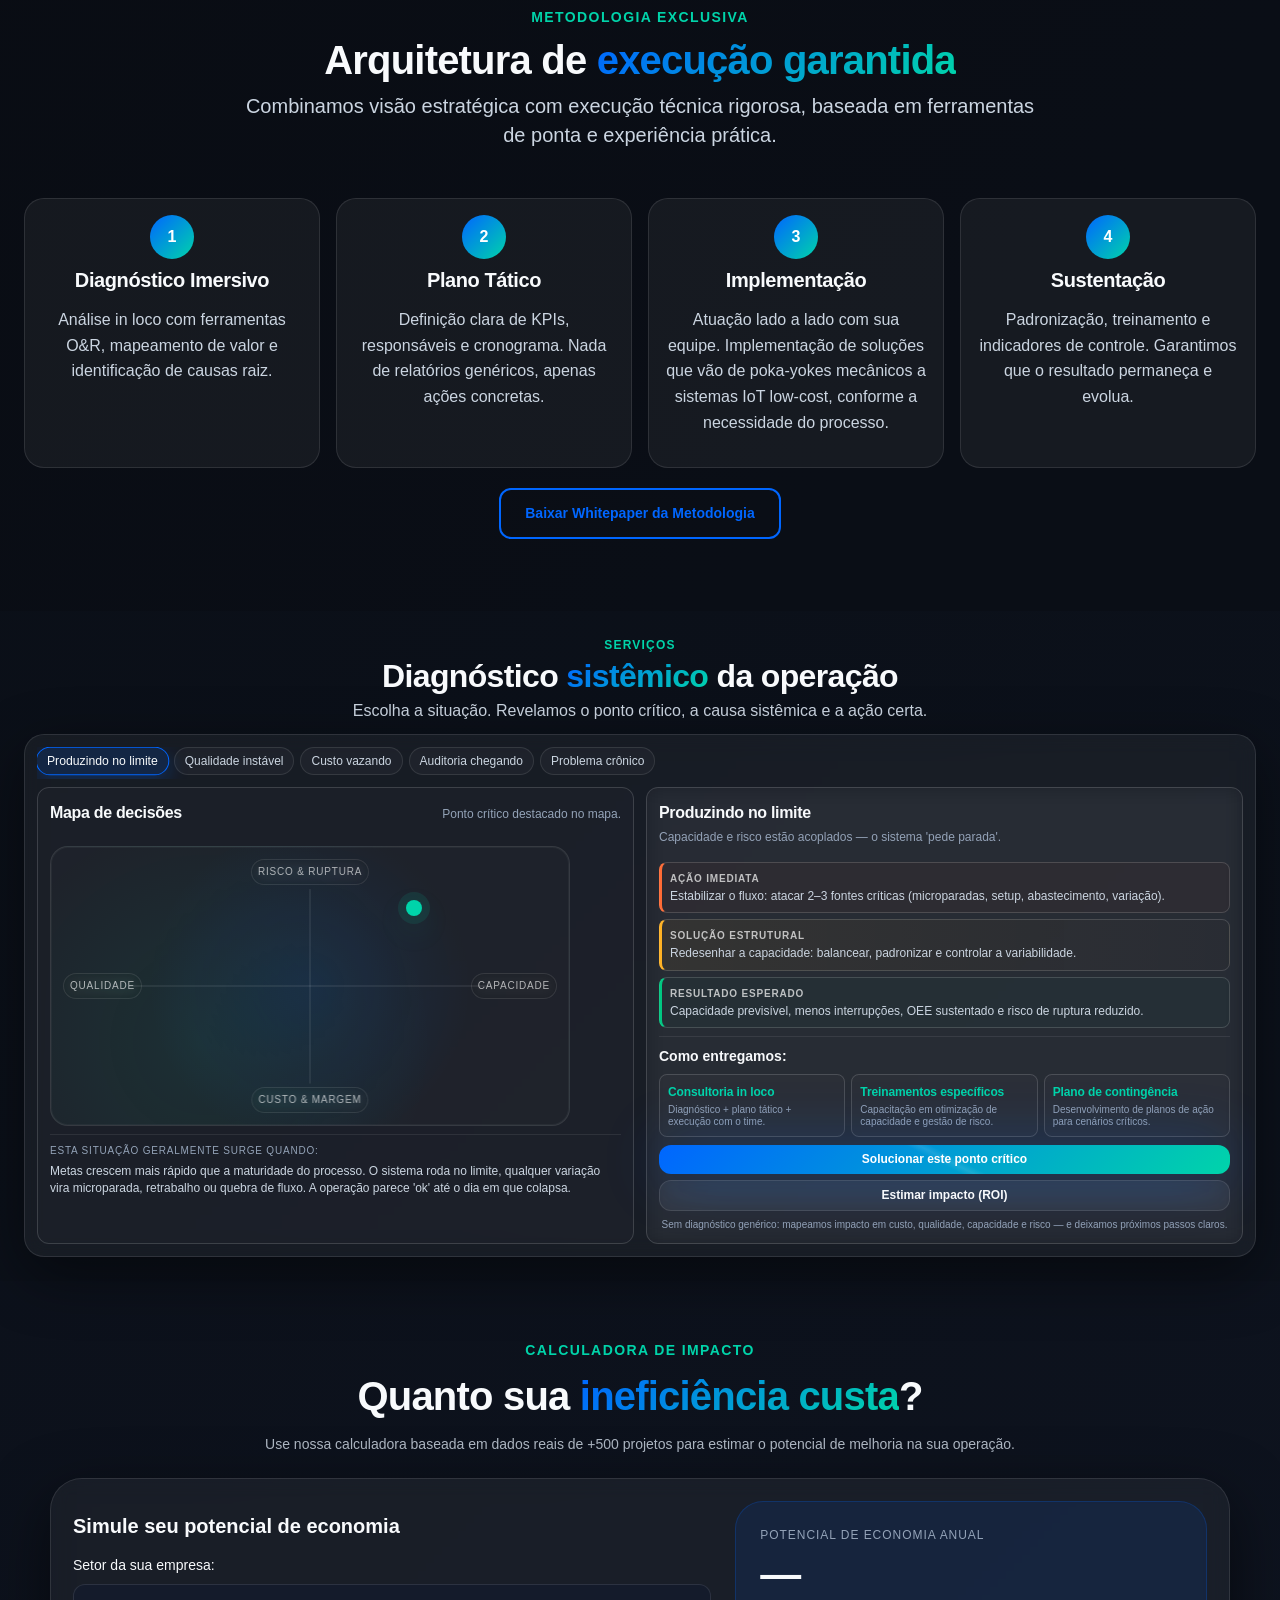
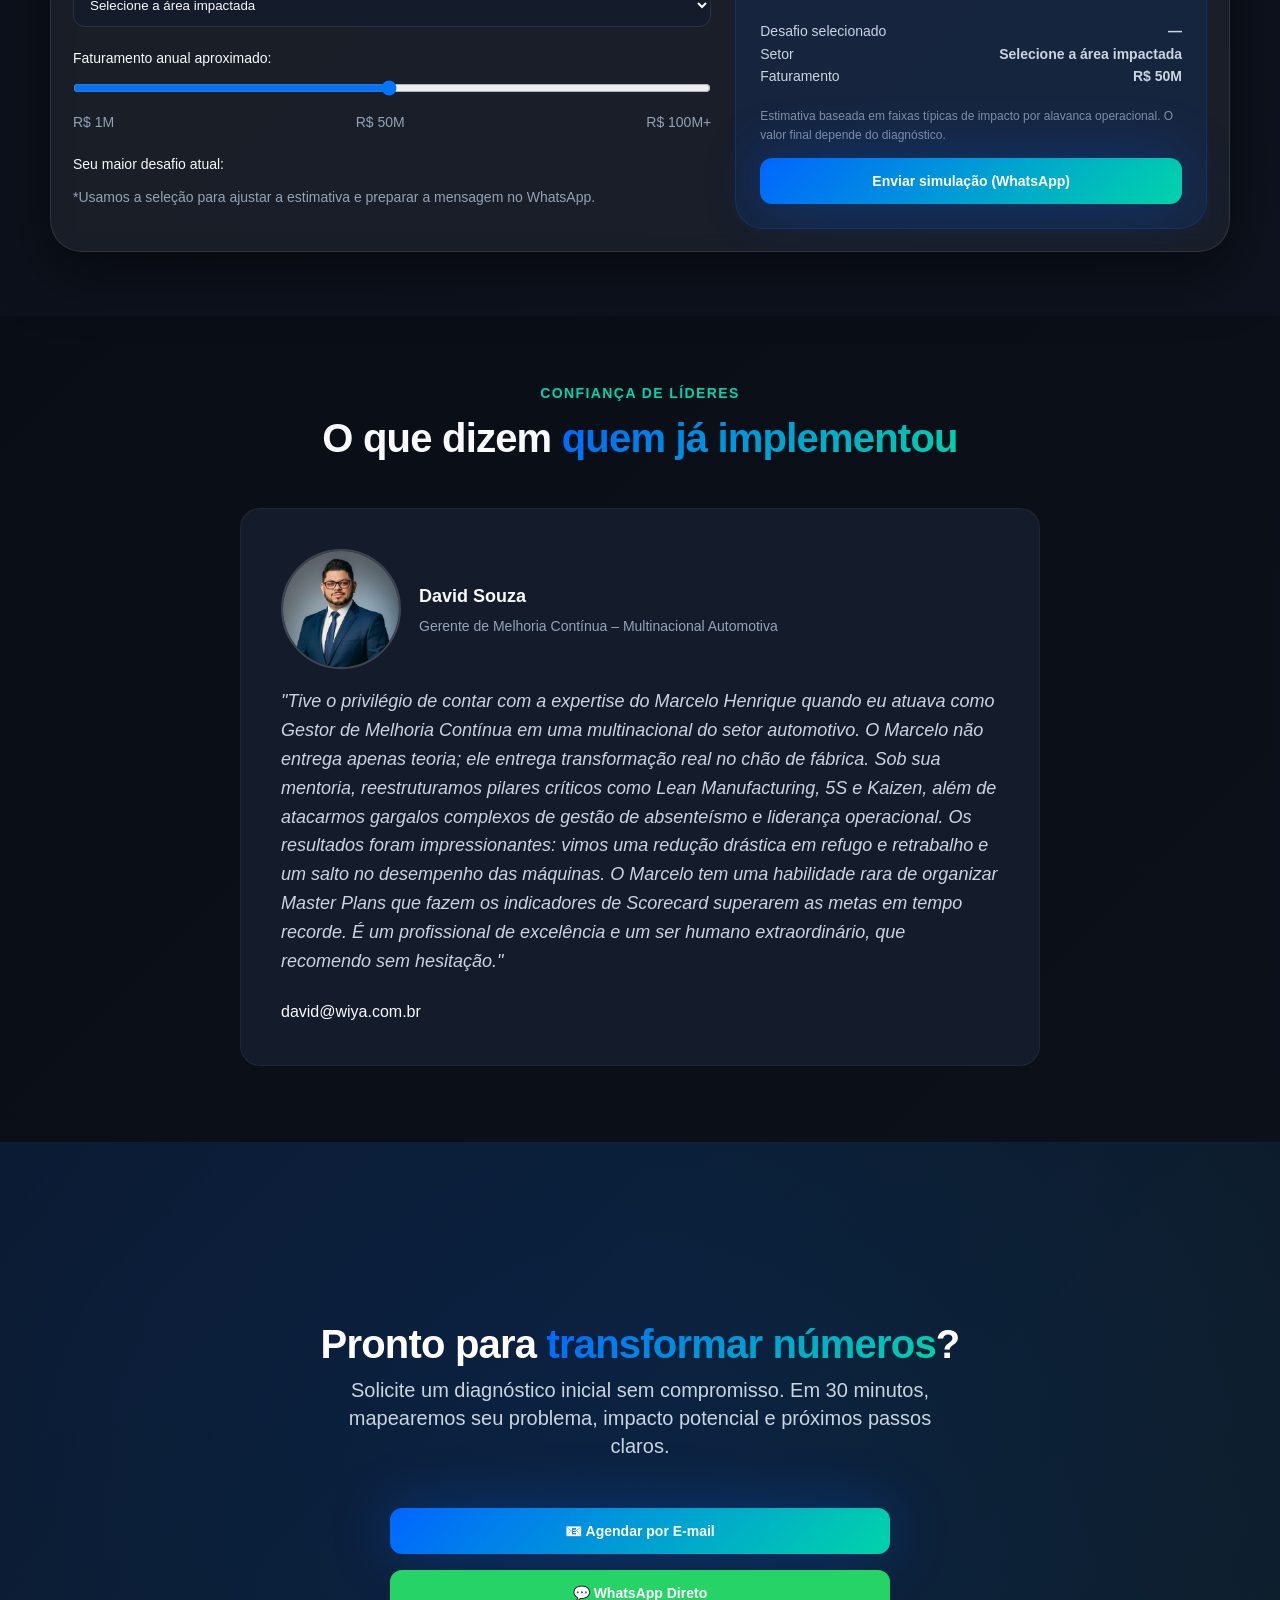
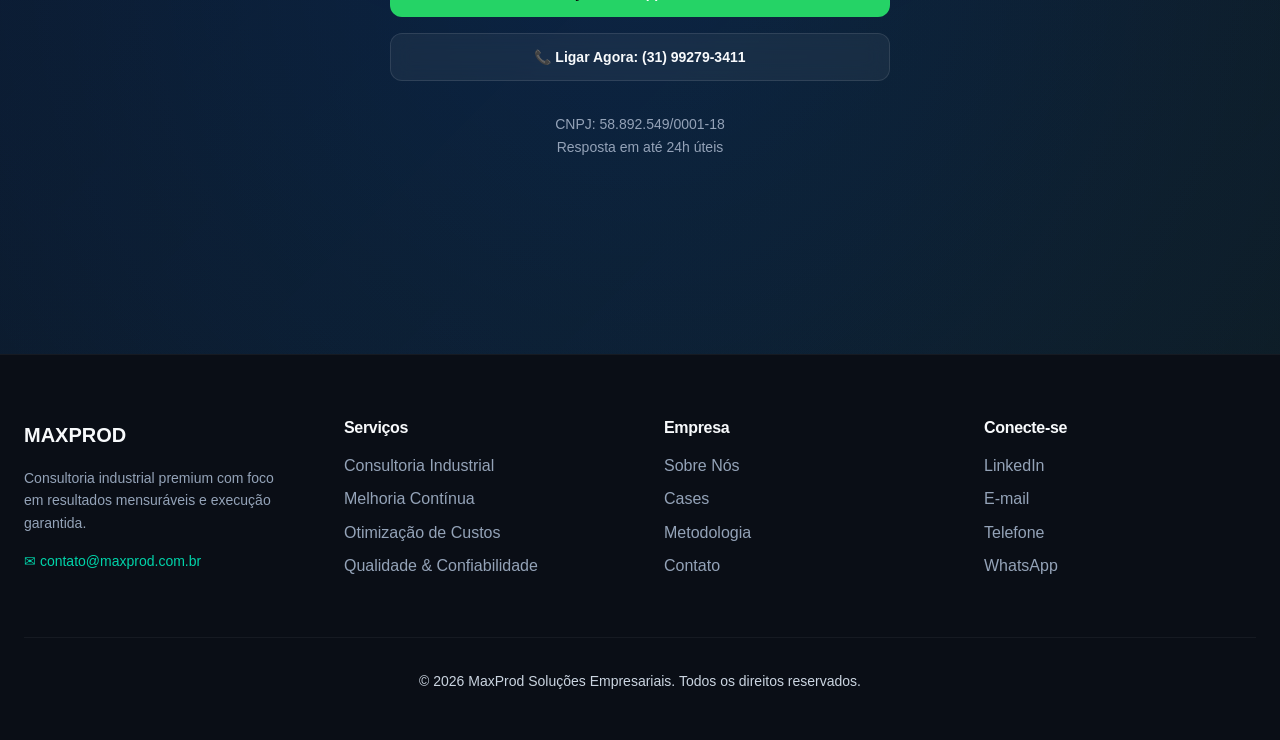
==== commit 8c40e232: "feat: adicionar página de clientes atendidos e navegação global" ====
--- a/index.html
+++ b/index.html
@@ -89,6 +89,7 @@
         </div>
       </li>
 
+      <li><a href="/clientes.html" class="nav-link">Clientes Atendidos</a></li>
       <li><a href="/sobre.html" class="nav-link">Sobre</a></li>
     </ul>
 
@@ -129,6 +130,7 @@
 
 
     <li><a href="/insights/">Insights</a></li>
+    <li><a href="/clientes.html">Clientes Atendidos</a></li>
     <li><a href="/sobre.html">Sobre</a></li>
     <li><a href="/#contact">Fale Conosco</a></li>
   </ul>
@@ -826,6 +828,39 @@
   david@wiya.com.br
 </div>
       </div>
+<!-- DEPOIMENTO CARLA BARBOSA -->
+<div class="testimonial">
+
+  <div class="testimonial-header">
+
+    <div class="testimonial-media">
+      <img src="/assets/img/carla-barbosa.jpeg"
+           alt="Carla Barbosa"
+           class="testimonial-avatar">
+
+      <img src="/assets/img/logo-carla-barbosa.png"
+           alt="Carla Barbosa Studio de Beleza"
+           class="testimonial-logo">
+    </div>
+
+    <div class="testimonial-meta">
+      <div class="testimonial-author">Carla Barbosa</div>
+      <div class="testimonial-role">
+        Fundadora – Carla Barbosa Studio de Beleza
+      </div>
+    </div>
+
+  </div>
+
+  <div class="testimonial-quote">
+    "Contratei o Marcelo Henrique para nos ajudar a organizar e profissionalizar os processos do Carla Barbosa Studio de Beleza, e o resultado superou as expectativas.
+
+    Com sua atuação, padronizamos procedimentos por meio da criação de SOPs (Procedimentos Operacionais Padrão), trazendo clareza, repetibilidade e qualidade consistente nos atendimentos. Além disso, obtivemos redução significativa no consumo de insumos, gerando diminuição direta de custos sem impactar a experiência do cliente.
+
+    O Marcelo possui uma abordagem extremamente prática e consegue traduzir conceitos de gestão em soluções simples e aplicáveis. Recomendo fortemente para empresas que buscam organização, eficiência e crescimento sustentável."
+  </div>
+
+</div>
 
       <!-- DEPOIMENTO EXISTENTE -->
       <div class="testimonial">
--- a/assets/css/site.css
+++ b/assets/css/site.css
@@ -3672,3 +3672,56 @@
   line-height: 1.6;
 }
 
+<div class="testimonial-email">
+  <a href="mailto:david@wiya.com.br">david@wiya.com.br</a>
+</div>
+
+.testimonial-email a{
+  color: var(--text-tertiary);
+  text-decoration: none;
+}
+
+.testimonial-email a:hover{
+  color: var(--brand-secondary);
+}
+
+/* ===== TESTIMONIAL MEDIA (FOTO + LOGO) ===== */
+
+.testimonial-media{
+  display: flex;
+  align-items: center;
+  gap: 12px;
+}
+
+.testimonial-logo{
+  height: 42px;
+  width: auto;
+  object-fit: contain;
+  filter: grayscale(100%);
+  opacity: 0.9;
+}
+
+/* ===== TESTIMONIAL MEDIA (FOTO + LOGO) ===== */
+
+.testimonial-media{
+  display: flex;
+  align-items: center;
+  gap: 12px;
+}
+
+.testimonial-logo{
+  height: 42px;
+  width: auto;
+  object-fit: contain;
+  filter: grayscale(100%);
+  opacity: 0.9;
+}
+
+
+
+/* Clientes Atendidos — mantem o menu responsivo com o novo item */
+@media (max-width: 1280px) {
+  .navbar .nav-menu { display: none !important; }
+  .navbar .mobile-menu-btn { display: inline-flex !important; align-items: center; justify-content: center; }
+  .navbar .nav-cta { display: none !important; }
+}
